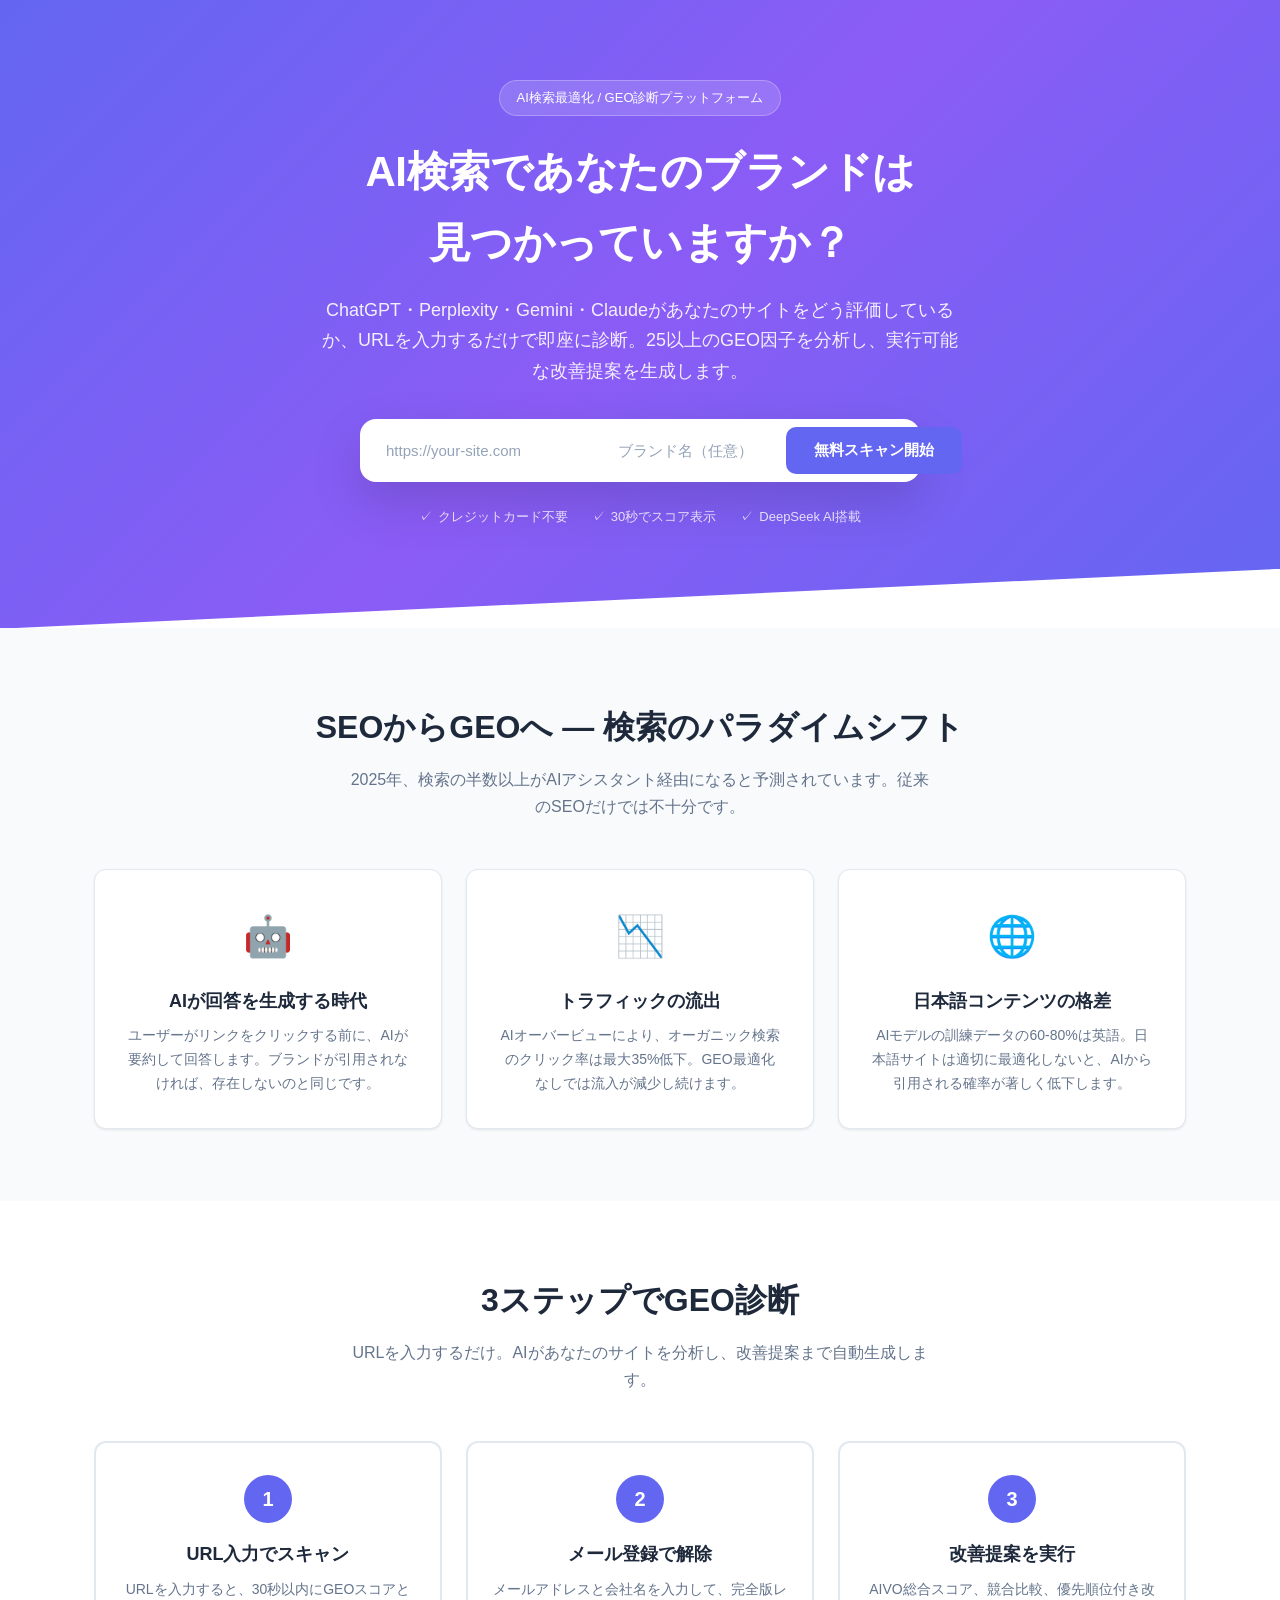
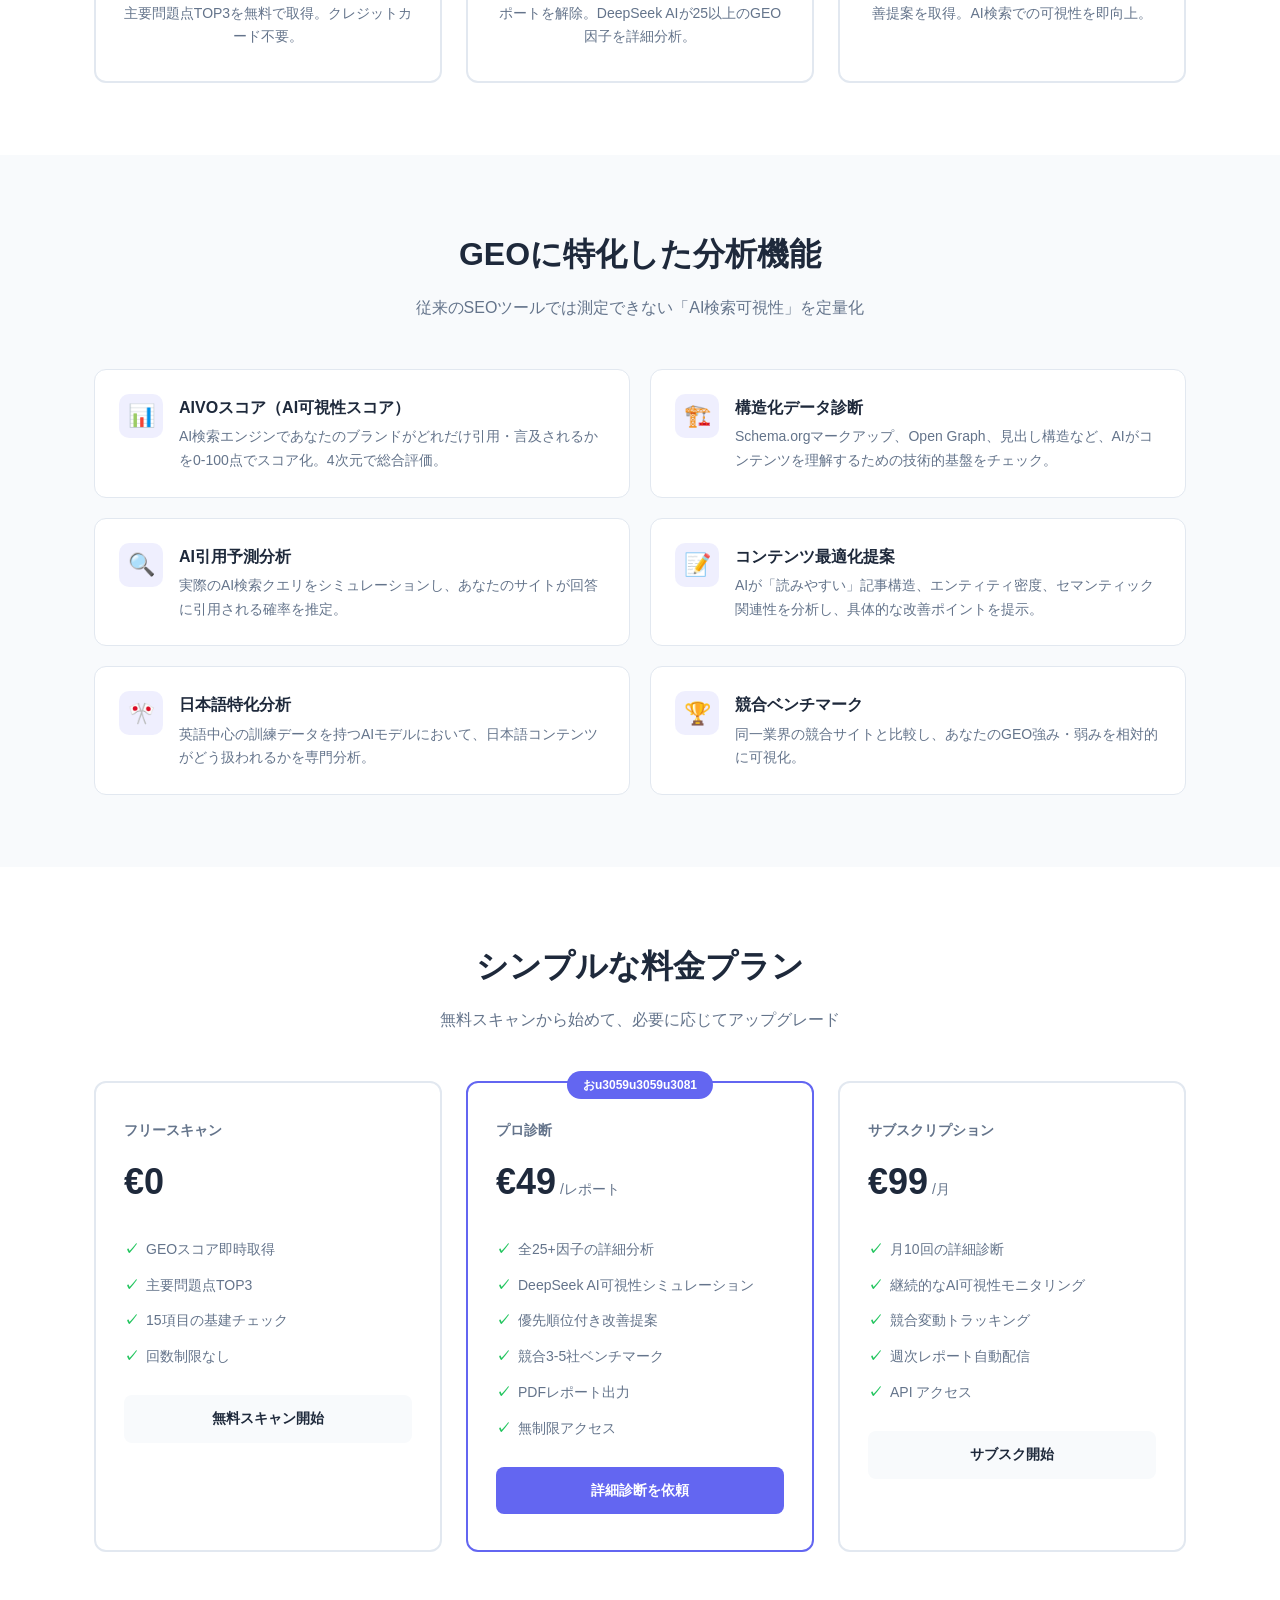
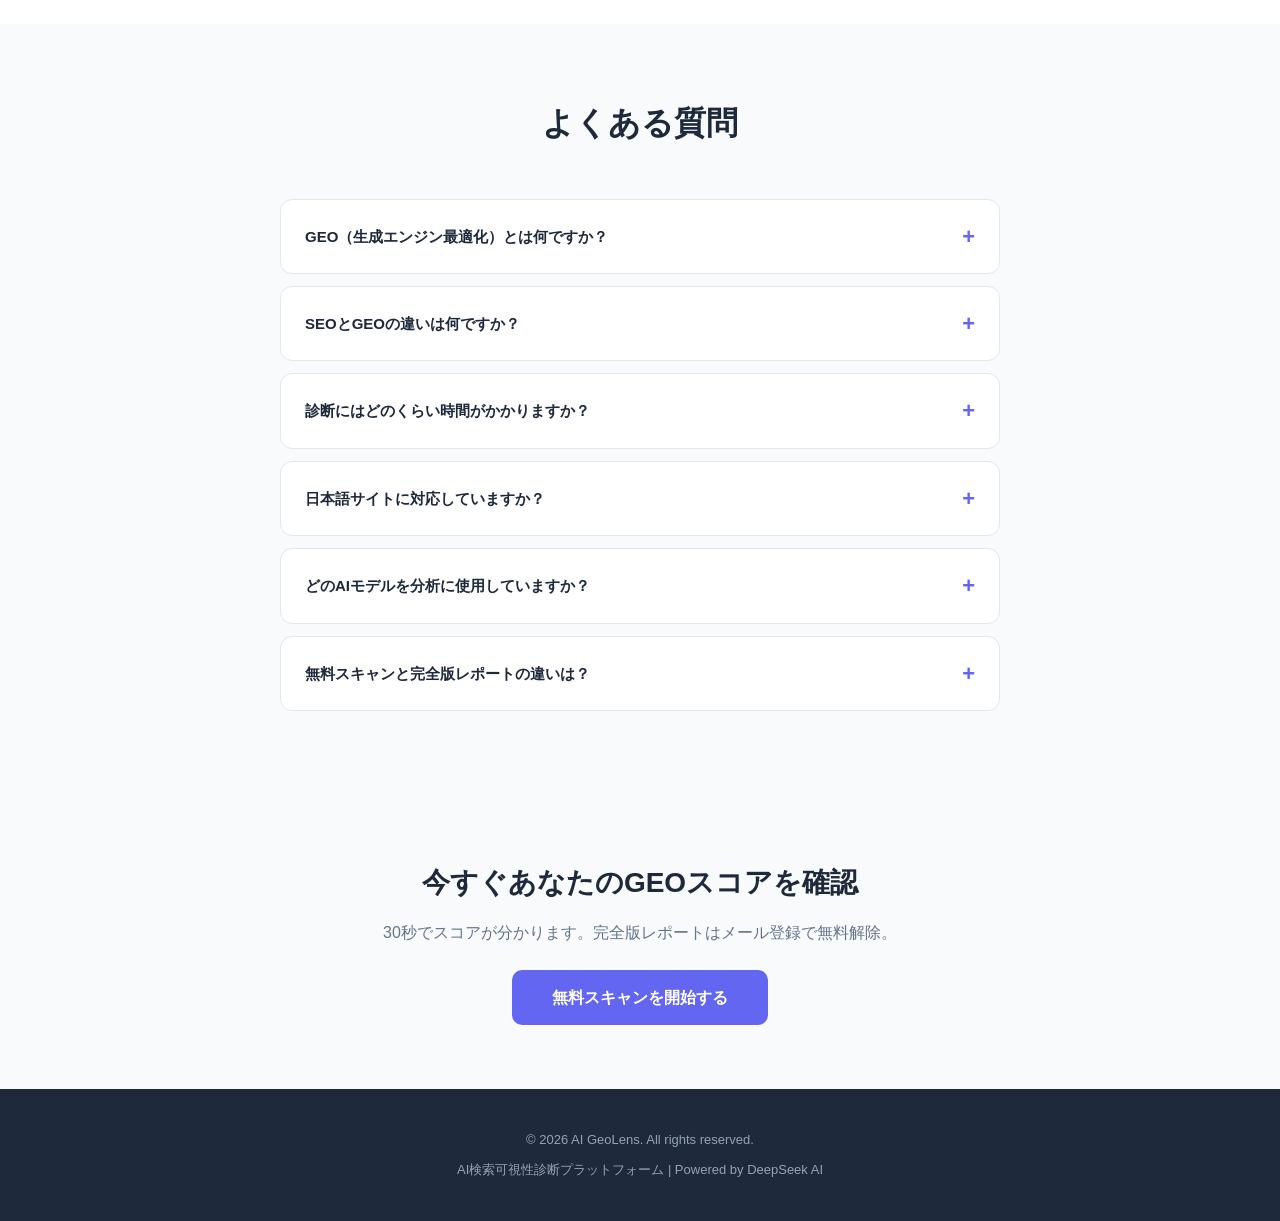
==== frontend/index.html @ e03f789d "AI GeoLens MVP - GEO diagnostic SaaS with two-step lead capture funnel - Japanese landing page with " ====
<!DOCTYPE html>
<html lang="ja">
<head>
  <meta charset="UTF-8">
  <meta name="viewport" content="width=device-width, initial-scale=1.0">
  <title>AI GeoLens | GEO診断 - AI検索でのブランド可視性を分析</title>
  <meta name="description" content="AI GeoLensは、ChatGPT・Perplexity・Gemini等のAI検索エンジンにおけるあなたのブランドの可視性を診断し、最適化提案を生成します。無料でURLを入力するだけで、GEOスコアと改善レポートを即時取得。">
  <meta property="og:title" content="AI GeoLens | GEO診断レポート">
  <meta property="og:description" content="AI検索エンジンでのブランド可視性を診断・最適化">
  <meta property="og:type" content="website">
  <meta property="og:locale" content="ja_JP">
  <link rel="preconnect" href="https://fonts.googleapis.com">
  <link rel="icon" href="data:image/svg+xml,<svg xmlns='http://www.w3.org/2000/svg' viewBox='0 0 100 100'><text y='.9em' font-size='90'>🔍</text></svg>">
  <link rel="stylesheet" href="css/style.css">
</head>
<body>

<!-- ==================== Hero ==================== -->
<header class="hero">
  <div class="container hero-inner">
    <span class="badge">AI検索最適化 / GEO診断プラットフォーム</span>
    <h1>AI検索であなたのブランドは<br>見つかっていますか？</h1>
    <p class="sub">ChatGPT・Perplexity・Gemini・Claudeがあなたのサイトをどう評価しているか、URLを入力するだけで即座に診断。25以上のGEO因子を分析し、実行可能な改善提案を生成します。</p>

    <form class="url-form-wrap" id="url-form">
      <input type="text" id="url-input" placeholder="https://your-site.com" autocomplete="url">
      <input type="text" id="brand-input" placeholder="ブランド名（任意）" style="max-width:180px;">
      <button type="submit">無料スキャン開始</button>
    </form>

    <div class="hero-trust">
      <span>クレジットカード不要</span>
      <span>30秒でスコア表示</span>
      <span>DeepSeek AI搭載</span>
    </div>
  </div>
</header>

<!-- ==================== Problem ==================== -->
<section class="problem" id="problem">
  <div class="container">
    <div class="section-title">
      <h2>SEOからGEOへ — 検索のパラダイムシフト</h2>
      <p>2025年、検索の半数以上がAIアシスタント経由になると予測されています。従来のSEOだけでは不十分です。</p>
    </div>
    <div class="problem-grid">
      <div class="problem-card">
        <div class="icon">🤖</div>
        <h3>AIが回答を生成する時代</h3>
        <p>ユーザーがリンクをクリックする前に、AIが要約して回答します。ブランドが引用されなければ、存在しないのと同じです。</p>
      </div>
      <div class="problem-card">
        <div class="icon">📉</div>
        <h3>トラフィックの流出</h3>
        <p>AIオーバービューにより、オーガニック検索のクリック率は最大35%低下。GEO最適化なしでは流入が減少し続けます。</p>
      </div>
      <div class="problem-card">
        <div class="icon">🌐</div>
        <h3>日本語コンテンツの格差</h3>
        <p>AIモデルの訓練データの60-80%は英語。日本語サイトは適切に最適化しないと、AIから引用される確率が著しく低下します。</p>
      </div>
    </div>
  </div>
</section>

<!-- ==================== How It Works ==================== -->
<section id="how">
  <div class="container">
    <div class="section-title">
      <h2>3ステップでGEO診断</h2>
      <p>URLを入力するだけ。AIがあなたのサイトを分析し、改善提案まで自動生成します。</p>
    </div>
    <div class="steps-grid">
      <div class="step-card">
        <div class="num">1</div>
        <h3>URL入力でスキャン</h3>
        <p>URLを入力すると、30秒以内にGEOスコアと主要問題点TOP3を無料で取得。クレジットカード不要。</p>
      </div>
      <div class="step-card">
        <div class="num">2</div>
        <h3>メール登録で解除</h3>
        <p>メールアドレスと会社名を入力して、完全版レポートを解除。DeepSeek AIが25以上のGEO因子を詳細分析。</p>
      </div>
      <div class="step-card">
        <div class="num">3</div>
        <h3>改善提案を実行</h3>
        <p>AIVO総合スコア、競合比較、優先順位付き改善提案を取得。AI検索での可視性を即向上。</p>
      </div>
    </div>
  </div>
</section>

<!-- ==================== Features ==================== -->
<section class="features" id="features">
  <div class="container">
    <div class="section-title">
      <h2>GEOに特化した分析機能</h2>
      <p>従来のSEOツールでは測定できない「AI検索可視性」を定量化</p>
    </div>
    <div class="features-grid">
      <div class="feature-item">
        <div class="icon">📊</div>
        <div>
          <h3>AIVOスコア（AI可視性スコア）</h3>
          <p>AI検索エンジンであなたのブランドがどれだけ引用・言及されるかを0-100点でスコア化。4次元で総合評価。</p>
        </div>
      </div>
      <div class="feature-item">
        <div class="icon">🏗️</div>
        <div>
          <h3>構造化データ診断</h3>
          <p>Schema.orgマークアップ、Open Graph、見出し構造など、AIがコンテンツを理解するための技術的基盤をチェック。</p>
        </div>
      </div>
      <div class="feature-item">
        <div class="icon">🔍</div>
        <div>
          <h3>AI引用予測分析</h3>
          <p>実際のAI検索クエリをシミュレーションし、あなたのサイトが回答に引用される確率を推定。</p>
        </div>
      </div>
      <div class="feature-item">
        <div class="icon">📝</div>
        <div>
          <h3>コンテンツ最適化提案</h3>
          <p>AIが「読みやすい」記事構造、エンティティ密度、セマンティック関連性を分析し、具体的な改善ポイントを提示。</p>
        </div>
      </div>
      <div class="feature-item">
        <div class="icon">🎌</div>
        <div>
          <h3>日本語特化分析</h3>
          <p>英語中心の訓練データを持つAIモデルにおいて、日本語コンテンツがどう扱われるかを専門分析。</p>
        </div>
      </div>
      <div class="feature-item">
        <div class="icon">🏆</div>
        <div>
          <h3>競合ベンチマーク</h3>
          <p>同一業界の競合サイトと比較し、あなたのGEO強み・弱みを相対的に可視化。</p>
        </div>
      </div>
    </div>
  </div>
</section>

<!-- ==================== Pricing ==================== -->
<section id="pricing">
  <div class="container">
    <div class="section-title">
      <h2>シンプルな料金プラン</h2>
      <p>無料スキャンから始めて、必要に応じてアップグレード</p>
    </div>
    <div class="pricing-grid">
      <div class="price-card">
        <div class="plan">フリースキャン</div>
        <div class="price">€0</div>
        <ul>
          <li>GEOスコア即時取得</li>
          <li>主要問題点TOP3</li>
          <li>15項目の基建チェック</li>
          <li>回数制限なし</li>
        </ul>
        <a href="#url-form" class="btn">無料スキャン開始</a>
      </div>
      <div class="price-card featured">
        <div class="plan">プロ診断</div>
        <div class="price">€49<small> /レポート</small></div>
        <ul>
          <li>全25+因子の詳細分析</li>
          <li>DeepSeek AI可視性シミュレーション</li>
          <li>優先順位付き改善提案</li>
          <li>競合3-5社ベンチマーク</li>
          <li>PDFレポート出力</li>
          <li>無制限アクセス</li>
        </ul>
        <a href="#url-form" class="btn">詳細診断を依頼</a>
      </div>
      <div class="price-card">
        <div class="plan">サブスクリプション</div>
        <div class="price">€99<small> /月</small></div>
        <ul>
          <li>月10回の詳細診断</li>
          <li>継続的なAI可視性モニタリング</li>
          <li>競合変動トラッキング</li>
          <li>週次レポート自動配信</li>
          <li>API アクセス</li>
        </ul>
        <a href="#url-form" class="btn">サブスク開始</a>
      </div>
    </div>
  </div>
</section>

<!-- ==================== FAQ ==================== -->
<section class="faq" id="faq">
  <div class="container">
    <div class="section-title">
      <h2>よくある質問</h2>
    </div>
    <div class="faq-list">
      <details class="faq-item">
        <summary>GEO（生成エンジン最適化）とは何ですか？</summary>
        <div class="answer">GEO（Generative Engine Optimization）は、ChatGPT、Perplexity、Google Gemini、ClaudeなどのAI検索エンジンにおいて、あなたのブランドやコンテンツが回答として引用・言及される確率を高めるための最適化手法です。従来のSEOがGoogleの検索結果での順位を狙うのに対し、GEOはAIが生成する回答に組み込まれることを狙います。</div>
      </details>
      <details class="faq-item">
        <summary>SEOとGEOの違いは何ですか？</summary>
        <div class="answer">SEOは主に検索結果の順位（クリック率）を最適化しますが、GEOはAIが回答を生成する際にあなたのコンテンツを情報源として引用させることを最適化します。AI検索ではリンクをクリックせずに回答が表示されるため、従来のSEO指標（順位・CTR）だけでは測れない可視性があります。GEOは構造化データ、エンティティ明確化、コンテンツの引用しやすさなどに焦点を当てます。</div>
      </details>
      <details class="faq-item">
        <summary>診断にはどのくらい時間がかかりますか？</summary>
        <div class="answer">通常30秒〜2分で完了します。サイトのサイズやコンテンツ量によって変動しますが、AI分析エンジンが並列処理で高速に診断を実行します。結果はブラウザ上に即座に表示され、JSON形式でダウンロードも可能です。</div>
      </details>
      <details class="faq-item">
        <summary>日本語サイトに対応していますか？</summary>
        <div class="answer">はい。AI GeoLensは日本語コンテンツに特化した分析を提供します。AIモデルの訓練データが英語に偏っているため、日本語サイトはGEO最適化が特に重要です。当社の分析エンジンは日本語の構造化データ、見出し構造、エンティティ認識を専門的に評価します。</div>
      </details>
      <details class="faq-item">
        <summary>どのAIモデルを分析に使用していますか？</summary>
        <div class="answer">現在、DeepSeek AIをメインの分析エンジンとして使用しています。今後、ChatGPT（GPT-4o）、Gemini、Perplexity、Claudeなど複数のAIモデルを統合し、クロスモデルでの可視性分析を提供予定です。これにより、どのAI検索エンジンでも一貫して引用される状態を目指せます。</div>
      </details>
      <details class="faq-item">
        <summary>無料スキャンと完全版レポートの違いは？</summary>
        <div class="answer">無料スキャンでは、GEOスコア、15項目の基建チェック結果、主要問題点TOP3を即時提供します。メール登録（無料）で完全版レポートを解除すると、DeepSeek AIによる5次元AI可視性分析、競合3-5社のGEO強度比較、AIVO総合スコア、優先順位付き改善提案など25以上の因子の詳細分析が含まれます。€49のプロ診断では、さらにPDF出力と無制限アクセスが追加されます。</div>
      </details>
    </div>
  </div>
</section>

<!-- ==================== CTA ==================== -->
<section class="cta" id="cta">
  <div class="container">
    <h2>今すぐあなたのGEOスコアを確認</h2>
    <p>30秒でスコアが分かります。完全版レポートはメール登録で無料解除。</p>
    <a href="#url-form" class="btn-cta">無料スキャンを開始する</a>
  </div>
</section>

<!-- ==================== Footer ==================== -->
<footer>
  <div class="container">
    <p>&copy; 2026 AI GeoLens. All rights reserved.</p>
    <p style="margin-top:8px;">AI検索可視性診断プラットフォーム | Powered by DeepSeek AI</p>
  </div>
</footer>

<!-- ==================== Loading Overlay ==================== -->
<div class="loading-overlay" id="loading-overlay">
  <div class="loading-box">
    <div class="loading-spinner"></div>
    <h3>診断中...</h3>
    <p>AIエンジンがあなたのサイトを分析しています</p>
    <div class="loading-steps">
      <div>サイトコンテンツを取得中</div>
      <div>構造化データをチェック中</div>
      <div>AI可視性をシミュレーション中</div>
      <div>改善提案を生成中</div>
    </div>
  </div>
</div>

<!-- ==================== Report Section ==================== -->
<section class="report-section" id="report-section"></section>

<script src="js/app.js"></script>
</body>
</html>
---- frontend/css/style.css ----
:root {
  --primary: #6366f1;
  --primary-dark: #4f46e5;
  --primary-light: #818cf8;
  --accent: #f59e0b;
  --bg: #ffffff;
  --bg-soft: #f8fafc;
  --bg-card: #ffffff;
  --text: #1e293b;
  --text-soft: #64748b;
  --text-light: #94a3b8;
  --border: #e2e8f0;
  --success: #22c55e;
  --warning: #f59e0b;
  --danger: #ef4444;
  --radius: 12px;
  --shadow: 0 1px 3px rgba(0,0,0,0.06), 0 1px 2px rgba(0,0,0,0.04);
  --shadow-lg: 0 10px 30px rgba(0,0,0,0.08), 0 3px 10px rgba(0,0,0,0.04);
  --max-width: 1140px;
}

* { margin: 0; padding: 0; box-sizing: border-box; }

body {
  font-family: -apple-system, "Helvetica Neue", "Hiragino Kaku Gothic ProN", "Hiragino Sans", Meiryo, sans-serif;
  color: var(--text);
  background: var(--bg);
  line-height: 1.7;
  font-size: 16px;
  -webkit-font-smoothing: antialiased;
}

.container { max-width: var(--max-width); margin: 0 auto; padding: 0 24px; }

/* === Hero === */
.hero {
  background: linear-gradient(135deg, #6366f1 0%, #8b5cf6 50%, #6366f1 100%);
  color: #fff;
  padding: 80px 0 100px;
  position: relative;
  overflow: hidden;
}
.hero::after {
  content: "";
  position: absolute;
  bottom: -1px; left: 0; right: 0;
  height: 60px;
  background: var(--bg);
  clip-path: polygon(0 100%, 100% 100%, 100% 0, 0 60px);
}
.hero-inner { text-align: center; position: relative; z-index: 1; }
.hero .badge {
  display: inline-block;
  background: rgba(255,255,255,0.15);
  border: 1px solid rgba(255,255,255,0.25);
  padding: 6px 16px;
  border-radius: 100px;
  font-size: 13px;
  margin-bottom: 20px;
  backdrop-filter: blur(8px);
}
.hero h1 { font-size: 42px; font-weight: 800; margin-bottom: 16px; letter-spacing: -0.5px; }
.hero .sub { font-size: 18px; opacity: 0.9; max-width: 640px; margin: 0 auto 32px; }

/* === URL Input Form === */
.url-form-wrap {
  max-width: 560px;
  margin: 0 auto;
  background: #fff;
  border-radius: 16px;
  padding: 8px;
  display: flex;
  gap: 6px;
  box-shadow: 0 20px 50px rgba(0,0,0,0.15);
}
.url-form-wrap input {
  flex: 1;
  border: none;
  outline: none;
  padding: 14px 18px;
  font-size: 15px;
  border-radius: 10px;
  color: var(--text);
}
.url-form-wrap input::placeholder { color: var(--text-light); }
.url-form-wrap button {
  background: var(--primary);
  color: #fff;
  border: none;
  padding: 14px 28px;
  border-radius: 10px;
  font-size: 15px;
  font-weight: 600;
  cursor: pointer;
  transition: background 0.2s;
  white-space: nowrap;
}
.url-form-wrap button:hover { background: var(--primary-dark); }
.url-form-wrap button:disabled { background: var(--text-light); cursor: not-allowed; }

.hero-trust { margin-top: 24px; font-size: 13px; opacity: 0.8; display: flex; justify-content: center; gap: 24px; flex-wrap: wrap; }
.hero-trust span::before { content: "\2713"; margin-right: 6px; }

/* === Sections === */
section { padding: 72px 0; }
.section-title { text-align: center; margin-bottom: 48px; }
.section-title h2 { font-size: 32px; font-weight: 700; margin-bottom: 12px; }
.section-title p { color: var(--text-soft); font-size: 16px; max-width: 580px; margin: 0 auto; }

/* === Problem === */
.problem { background: var(--bg-soft); }
.problem-grid { display: grid; grid-template-columns: repeat(3, 1fr); gap: 24px; }
.problem-card {
  background: var(--bg-card);
  border-radius: var(--radius);
  padding: 32px;
  box-shadow: var(--shadow);
  text-align: center;
  border: 1px solid var(--border);
}
.problem-card .icon { font-size: 40px; margin-bottom: 16px; }
.problem-card h3 { font-size: 18px; margin-bottom: 8px; }
.problem-card p { color: var(--text-soft); font-size: 14px; }

/* === Steps === */
.steps-grid { display: grid; grid-template-columns: repeat(3, 1fr); gap: 24px; }
.step-card {
  text-align: center;
  padding: 32px 24px;
  border-radius: var(--radius);
  background: var(--bg-card);
  border: 2px solid var(--border);
  transition: border-color 0.2s;
}
.step-card:hover { border-color: var(--primary-light); }
.step-card .num {
  width: 48px; height: 48px;
  background: var(--primary);
  color: #fff;
  border-radius: 50%;
  display: flex; align-items: center; justify-content: center;
  font-size: 20px; font-weight: 700;
  margin: 0 auto 16px;
}
.step-card h3 { font-size: 18px; margin-bottom: 8px; }
.step-card p { color: var(--text-soft); font-size: 14px; }

/* === Features === */
.features { background: var(--bg-soft); }
.features-grid { display: grid; grid-template-columns: repeat(2, 1fr); gap: 20px; }
.feature-item {
  display: flex;
  gap: 16px;
  padding: 24px;
  background: var(--bg-card);
  border-radius: var(--radius);
  border: 1px solid var(--border);
}
.feature-item .icon {
  flex-shrink: 0;
  width: 44px; height: 44px;
  background: rgba(99,102,241,0.1);
  color: var(--primary);
  border-radius: 10px;
  display: flex; align-items: center; justify-content: center;
  font-size: 22px;
}
.feature-item h3 { font-size: 16px; margin-bottom: 4px; }
.feature-item p { color: var(--text-soft); font-size: 14px; }

/* === Pricing === */
.pricing-grid { display: grid; grid-template-columns: repeat(3, 1fr); gap: 24px; }
.price-card {
  background: var(--bg-card);
  border-radius: var(--radius);
  padding: 36px 28px;
  border: 2px solid var(--border);
  position: relative;
  transition: transform 0.2s;
}
.price-card:hover { transform: translateY(-4px); }
.price-card.featured { border-color: var(--primary); }
.price-card.featured::before {
  content: "\304a\u3059\u3059\u3081";
  position: absolute;
  top: -12px; left: 50%; transform: translateX(-50%);
  background: var(--primary);
  color: #fff;
  padding: 4px 16px;
  border-radius: 100px;
  font-size: 12px;
  font-weight: 600;
}
.price-card .plan { font-size: 14px; color: var(--text-soft); font-weight: 600; }
.price-card .price { font-size: 36px; font-weight: 800; margin: 8px 0; }
.price-card .price small { font-size: 14px; font-weight: 400; color: var(--text-soft); }
.price-card ul { list-style: none; margin: 20px 0; }
.price-card ul li { padding: 6px 0; font-size: 14px; color: var(--text-soft); }
.price-card ul li::before { content: "\2713"; color: var(--success); margin-right: 8px; font-weight: 700; }
.price-card .btn {
  display: block; text-align: center;
  background: var(--bg-soft);
  color: var(--text);
  padding: 12px;
  border-radius: 8px;
  text-decoration: none;
  font-weight: 600;
  font-size: 14px;
  transition: background 0.2s;
}
.price-card .btn:hover { background: var(--border); }
.price-card.featured .btn { background: var(--primary); color: #fff; }
.price-card.featured .btn:hover { background: var(--primary-dark); }

/* === FAQ === */
.faq { background: var(--bg-soft); }
.faq-list { max-width: 720px; margin: 0 auto; }
.faq-item {
  background: var(--bg-card);
  border-radius: var(--radius);
  margin-bottom: 12px;
  overflow: hidden;
  border: 1px solid var(--border);
}
.faq-item summary {
  padding: 18px 24px;
  cursor: pointer;
  font-weight: 600;
  font-size: 15px;
  list-style: none;
  display: flex;
  justify-content: space-between;
  align-items: center;
}
.faq-item summary::after { content: "+"; font-size: 22px; color: var(--primary); }
.faq-item[open] summary::after { content: "\2212"; }
.faq-item .answer { padding: 0 24px 18px; color: var(--text-soft); font-size: 14px; }

/* === CTA === */
.cta { text-align: center; padding: 64px 0; background: var(--bg-soft); }
.cta h2 { font-size: 28px; margin-bottom: 12px; }
.cta p { color: var(--text-soft); margin-bottom: 24px; }
.cta .btn-cta {
  display: inline-block;
  background: var(--primary);
  color: #fff;
  padding: 14px 40px;
  border-radius: 10px;
  text-decoration: none;
  font-weight: 600;
  font-size: 16px;
  transition: background 0.2s;
}
.cta .btn-cta:hover { background: var(--primary-dark); }

/* === Footer === */
footer { background: #1e293b; color: #94a3b8; padding: 40px 0; text-align: center; font-size: 13px; }
footer a { color: var(--primary-light); text-decoration: none; }

/* === Loading Overlay === */
.loading-overlay {
  position: fixed;
  inset: 0;
  background: rgba(0,0,0,0.6);
  display: none;
  align-items: center;
  justify-content: center;
  z-index: 9999;
  backdrop-filter: blur(4px);
}
.loading-overlay.active { display: flex; }
.loading-box {
  background: #fff;
  border-radius: 16px;
  padding: 48px 56px;
  text-align: center;
  max-width: 420px;
}
.loading-spinner {
  width: 48px; height: 48px;
  border: 4px solid var(--border);
  border-top-color: var(--primary);
  border-radius: 50%;
  animation: spin 0.8s linear infinite;
  margin: 0 auto 20px;
}
@keyframes spin { to { transform: rotate(360deg); } }
.loading-box h3 { font-size: 18px; margin-bottom: 8px; }
.loading-box p { color: var(--text-soft); font-size: 14px; }
.loading-steps { text-align: left; margin-top: 16px; }
.loading-steps div { padding: 4px 0; font-size: 13px; color: var(--text-soft); }
.loading-steps div.done { color: var(--success); }
.loading-steps div.active { color: var(--primary); font-weight: 600; }

/* === Report Section === */
.report-section { display: none; padding: 48px 0; }
.report-section.active { display: block; }

/* --- Scan Result Card (Step 1) --- */
.scan-result-card {
  background: var(--bg-card);
  border-radius: 16px;
  padding: 40px;
  box-shadow: var(--shadow-lg);
  max-width: 720px;
  margin: 0 auto;
}
.scan-header { display: flex; align-items: center; gap: 24px; margin-bottom: 28px; }
.scan-header .score-circle { margin: 0; width: 100px; height: 100px; font-size: 36px; border-width: 5px; flex-shrink: 0; }
.scan-header-info { flex: 1; }
.scan-url { font-size: 14px; color: var(--text-soft); margin-bottom: 4px; word-break: break-all; }
.scan-summary { font-size: 13px; color: var(--text-soft); margin-top: 6px; line-height: 1.6; }

.issues-section { margin-bottom: 28px; }
.issues-section h3 { font-size: 16px; margin-bottom: 12px; }
.issue-item {
  display: flex; align-items: flex-start; gap: 10px;
  padding: 12px 16px;
  border-radius: 10px;
  background: #fef3cd;
  margin-bottom: 8px;
  border-left: 4px solid var(--warning);
}
.issue-icon { flex-shrink: 0; font-size: 18px; }
.issue-name { font-weight: 600; font-size: 14px; }
.issue-msg { font-size: 13px; color: var(--text-soft); }
.no-issues { padding: 16px; background: var(--bg-soft); border-radius: 10px; color: var(--text-soft); font-size: 14px; text-align: center; }

/* --- Locked Preview --- */
.locked-preview {
  background: linear-gradient(135deg, #f1f5f9 0%, #e2e8f0 100%);
  border-radius: 12px;
  padding: 24px;
  margin-bottom: 28px;
  border: 1px dashed var(--text-light);
}
.locked-header { display: flex; justify-content: space-between; align-items: center; margin-bottom: 12px; }
.locked-header h3 { font-size: 15px; }
.locked-tag {
  background: var(--primary);
  color: #fff;
  padding: 3px 10px;
  border-radius: 100px;
  font-size: 11px;
  font-weight: 600;
}
.preview-list { display: flex; flex-direction: column; gap: 8px; }
.preview-item { display: flex; align-items: center; gap: 8px; font-size: 14px; color: var(--text-soft); }
.lock-icon { font-size: 16px; }

/* --- Lead Capture Form --- */
.lead-capture-section {
  background: linear-gradient(135deg, #6366f1 0%, #8b5cf6 100%);
  border-radius: 12px;
  padding: 32px;
  text-align: center;
  color: #fff;
}
.lead-capture-section h3 { font-size: 20px; margin-bottom: 8px; }
.lead-desc { font-size: 14px; opacity: 0.9; margin-bottom: 20px; }
.lead-form { max-width: 480px; margin: 0 auto; }
.lead-form .form-row { display: flex; gap: 10px; margin-bottom: 12px; }
.lead-form input {
  flex: 1;
  border: none;
  outline: none;
  padding: 12px 16px;
  font-size: 14px;
  border-radius: 8px;
  color: var(--text);
}
.lead-form input::placeholder { color: var(--text-light); }
.lead-submit {
  width: 100%;
  background: #fff;
  color: var(--primary);
  border: none;
  padding: 14px 24px;
  border-radius: 8px;
  font-size: 16px;
  font-weight: 700;
  cursor: pointer;
  transition: all 0.2s;
}
.lead-submit:hover { transform: translateY(-1px); box-shadow: 0 4px 12px rgba(0,0,0,0.15); }
.lead-note { font-size: 12px; opacity: 0.8; margin-top: 12px; }

/* --- Full Report Card --- */
.report-card {
  background: var(--bg-card);
  border-radius: 16px;
  padding: 40px;
  box-shadow: var(--shadow-lg);
  max-width: 860px;
  margin: 0 auto;
}
.report-header { text-align: center; margin-bottom: 32px; }
.score-circle {
  width: 120px; height: 120px;
  margin: 0 auto 16px;
  border-radius: 50%;
  display: flex; align-items: center; justify-content: center;
  font-size: 42px; font-weight: 800;
  border: 6px solid;
}
.score-circle.excellent { border-color: var(--success); color: var(--success); }
.score-circle.good { border-color: #3b82f6; color: #3b82f6; }
.score-circle.average { border-color: var(--warning); color: var(--warning); }
.score-circle.poor { border-color: var(--danger); color: var(--danger); }
.report-header h2 { font-size: 24px; }
.report-header .url { color: var(--text-soft); font-size: 14px; }
.report-header .level-badge {
  display: inline-block;
  padding: 4px 16px;
  border-radius: 100px;
  font-size: 13px;
  font-weight: 600;
  margin-top: 8px;
}

.section-h3 { font-size: 18px; font-weight: 700; margin: 28px 0 12px; padding-bottom: 8px; border-bottom: 2px solid var(--border); }

.dim-grid { display: grid; grid-template-columns: repeat(2, 1fr); gap: 16px; margin-bottom: 24px; }
.dim-item { padding: 16px; border-radius: 10px; background: var(--bg-soft); border: 1px solid var(--border); }
.dim-item .dim-name { font-size: 13px; color: var(--text-soft); margin-bottom: 4px; text-transform: capitalize; }
.dim-item .dim-score { font-size: 24px; font-weight: 700; }
.dim-item .dim-bar { height: 6px; border-radius: 3px; background: var(--border); margin-top: 8px; overflow: hidden; }
.dim-item .dim-bar-fill { height: 100%; border-radius: 3px; background: var(--primary); transition: width 0.6s; }
.dim-item .dim-comment { font-size: 12px; color: var(--text-soft); margin-top: 6px; }

.query-list { display: flex; flex-wrap: wrap; gap: 8px; margin-bottom: 24px; }
.query-tag { padding: 6px 14px; border-radius: 100px; font-size: 13px; font-weight: 500; }
.query-tag.positive { background: rgba(34,197,94,0.1); color: var(--success); border: 1px solid rgba(34,197,94,0.2); }

.comp-grid { display: grid; grid-template-columns: repeat(auto-fill, minmax(200px, 1fr)); gap: 12px; margin-bottom: 24px; }
.comp-item { padding: 16px; border-radius: 10px; background: var(--bg-soft); border: 1px solid var(--border); }
.comp-name { font-weight: 700; font-size: 15px; }
.comp-score { font-size: 13px; color: var(--primary); font-weight: 600; margin: 4px 0; }
.comp-adv { font-size: 12px; color: var(--text-soft); }

.checks-list { margin-bottom: 24px; }
.check-row { display: flex; align-items: flex-start; gap: 10px; padding: 8px 0; border-bottom: 1px solid var(--border); font-size: 14px; }
.check-row .icon { flex-shrink: 0; width: 20px; text-align: center; }
.check-row.pass .icon { color: var(--success); }
.check-row.fail .icon { color: var(--danger); }
.check-row .name { font-weight: 600; }
.check-row .msg { color: var(--text-soft); font-size: 13px; }

.recs-list { margin-bottom: 24px; }
.rec-item { padding: 16px; border-radius: 10px; background: var(--bg-soft); margin-bottom: 10px; border-left: 4px solid var(--primary); }
.rec-item.high { border-left-color: var(--danger); }
.rec-item.medium { border-left-color: var(--warning); }
.rec-item .rec-cat { font-size: 12px; color: var(--text-soft); }
.rec-item .rec-title { font-weight: 600; font-size: 15px; margin: 2px 0; }
.rec-item .rec-desc { font-size: 13px; color: var(--text-soft); }
.rec-item .rec-meta { font-size: 12px; color: var(--primary); margin-top: 6px; }

.report-actions { text-align: center; margin-top: 32px; }
.report-actions a {
  display: inline-block;
  background: var(--primary);
  color: #fff;
  padding: 12px 32px;
  border-radius: 10px;
  text-decoration: none;
  font-weight: 600;
  margin: 0 8px;
}
.report-actions a.secondary { background: var(--bg-soft); color: var(--text); border: 1px solid var(--border); }

/* === Responsive === */
@media (max-width: 768px) {
  .hero h1 { font-size: 28px; }
  .hero .sub { font-size: 15px; }
  .problem-grid, .steps-grid, .pricing-grid { grid-template-columns: 1fr; }
  .features-grid { grid-template-columns: 1fr; }
  .dim-grid { grid-template-columns: 1fr; }
  .url-form-wrap { flex-direction: column; }
  .section-title h2 { font-size: 24px; }
  .scan-header { flex-direction: column; text-align: center; }
  .lead-form .form-row { flex-direction: column; }
  .scan-result-card, .report-card { padding: 24px; }
}
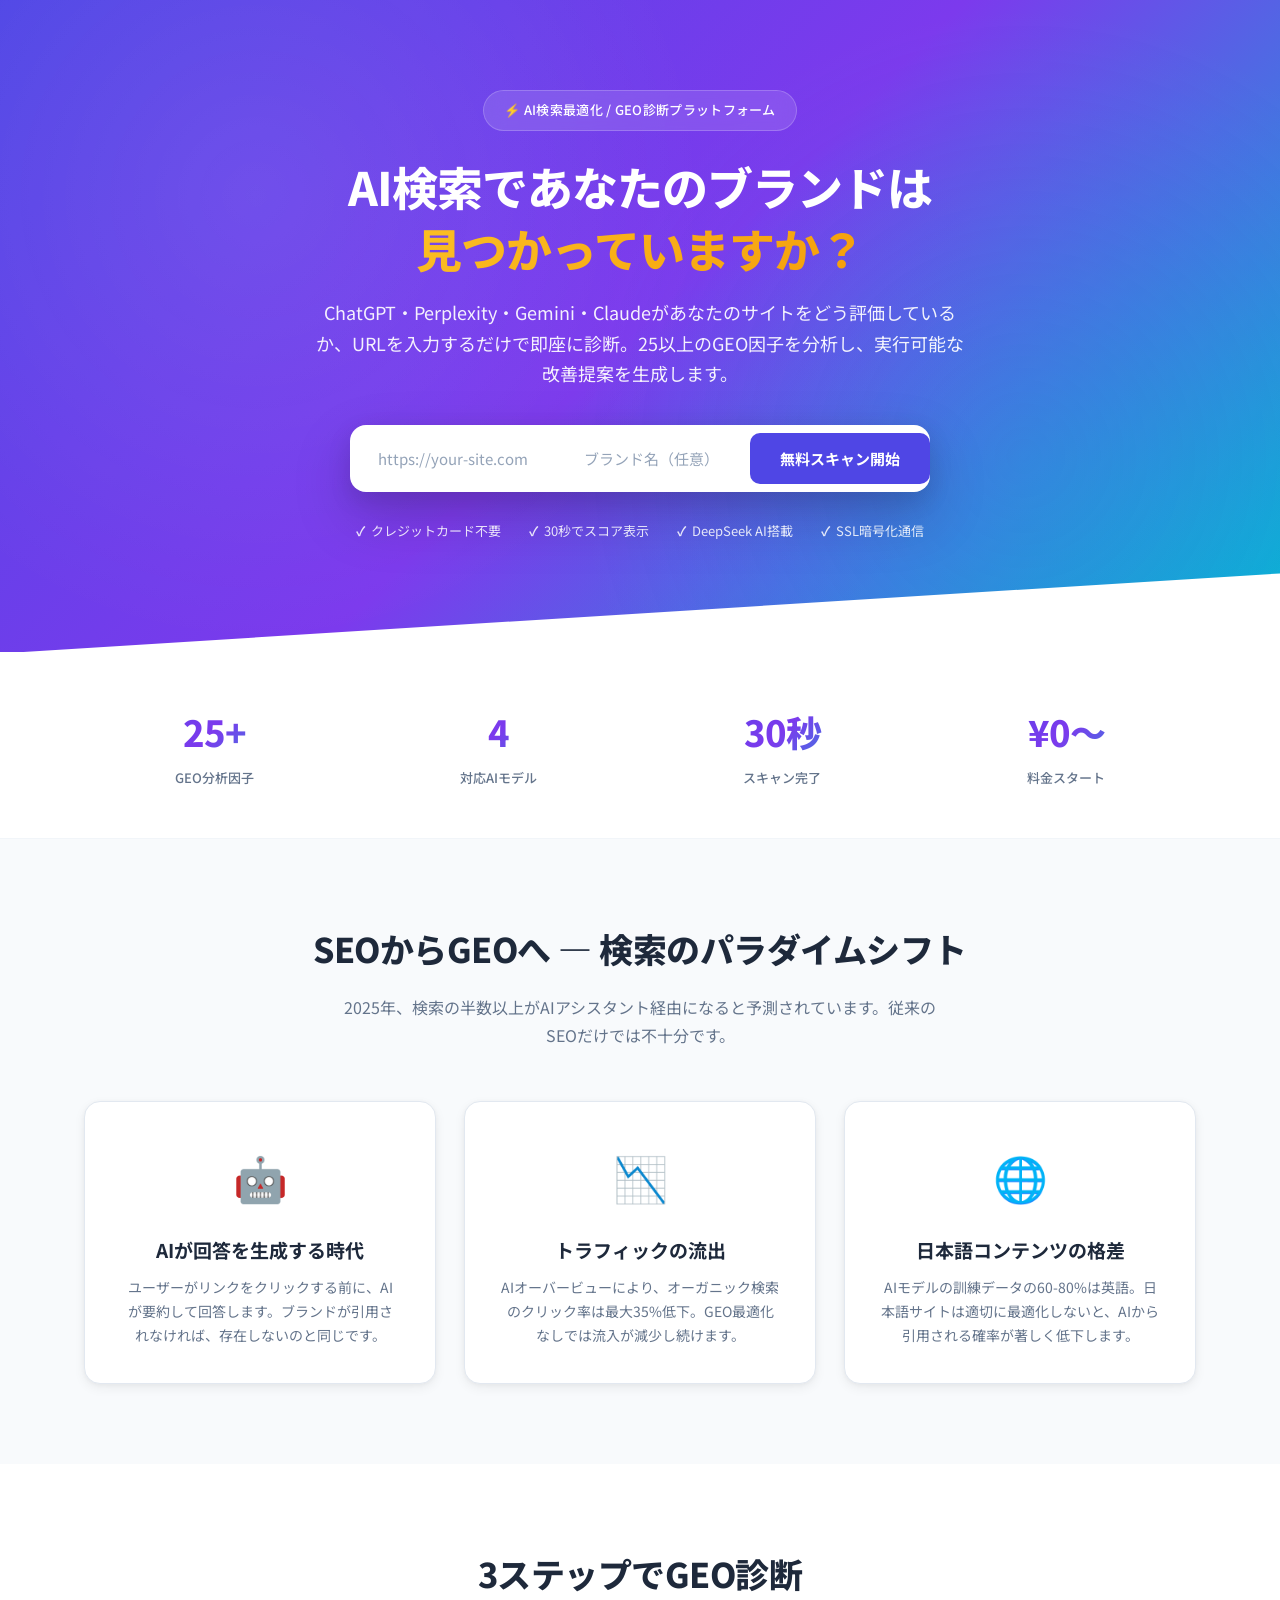
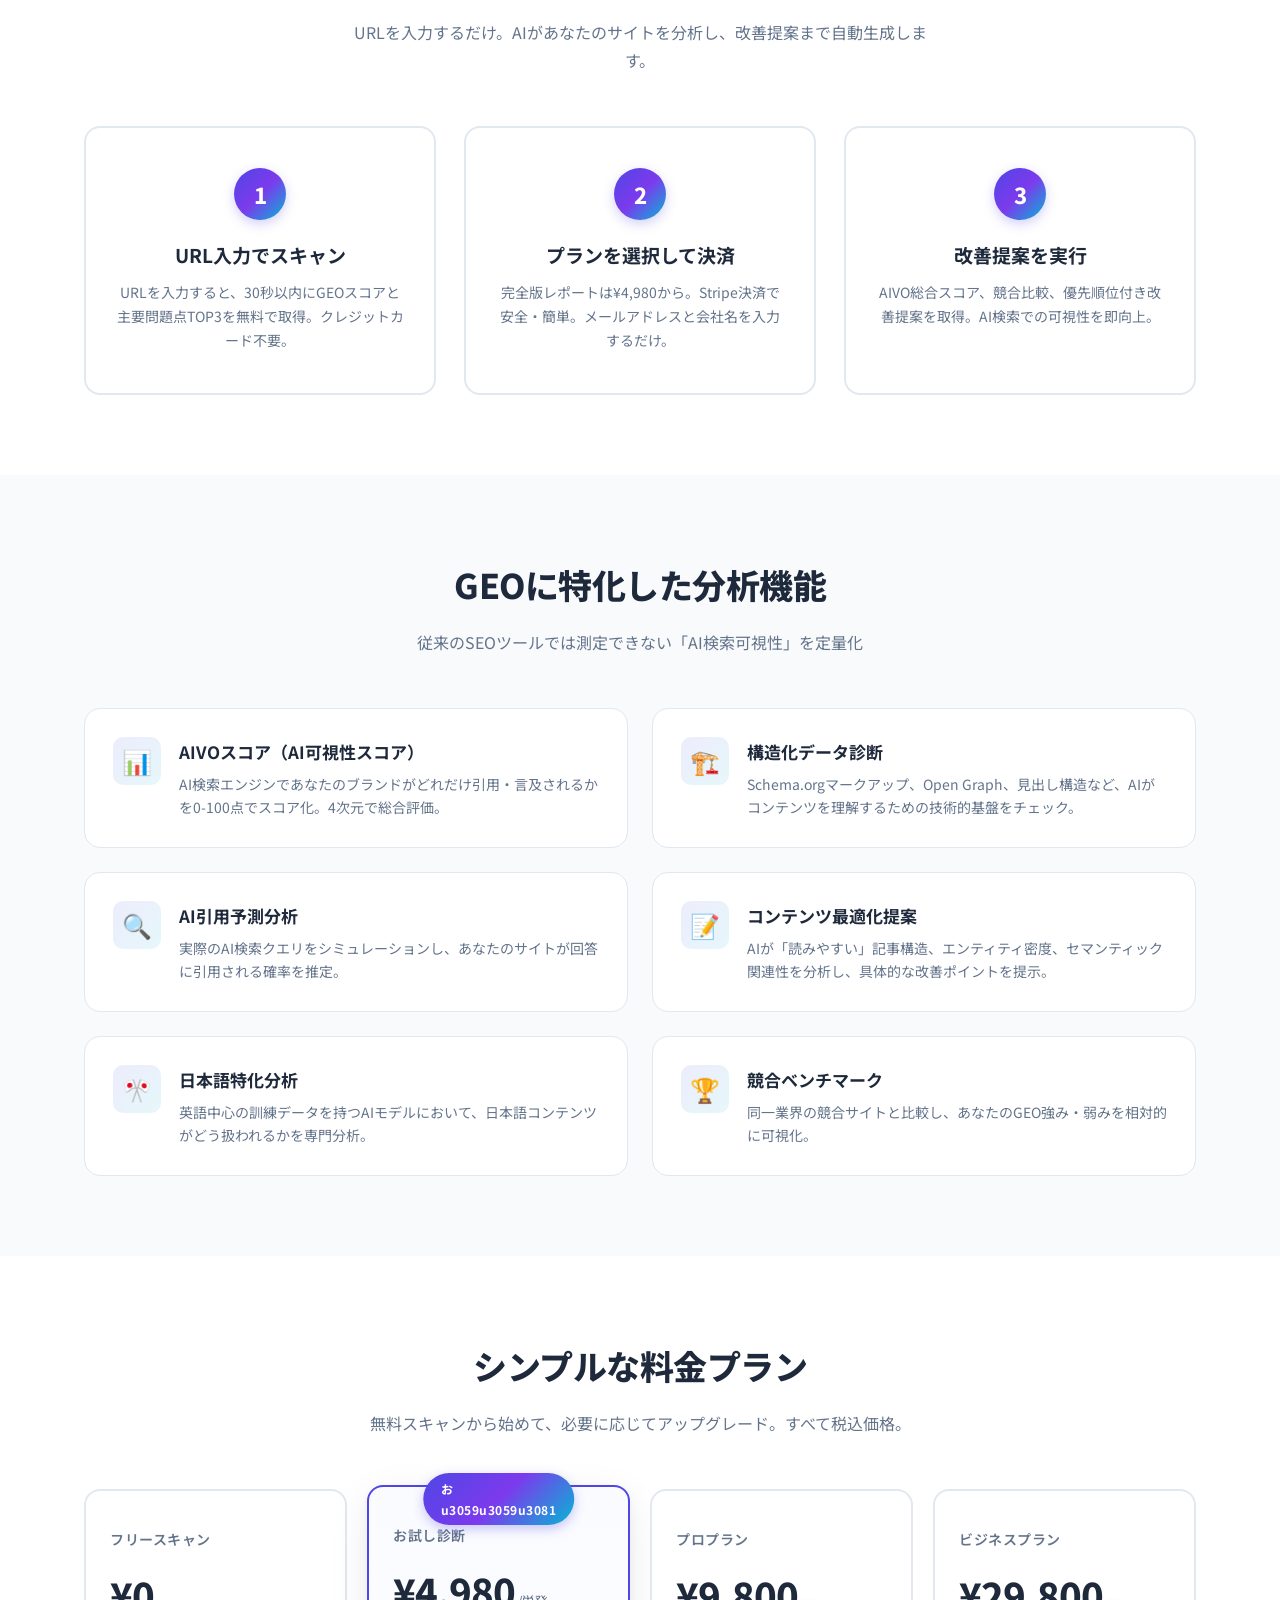
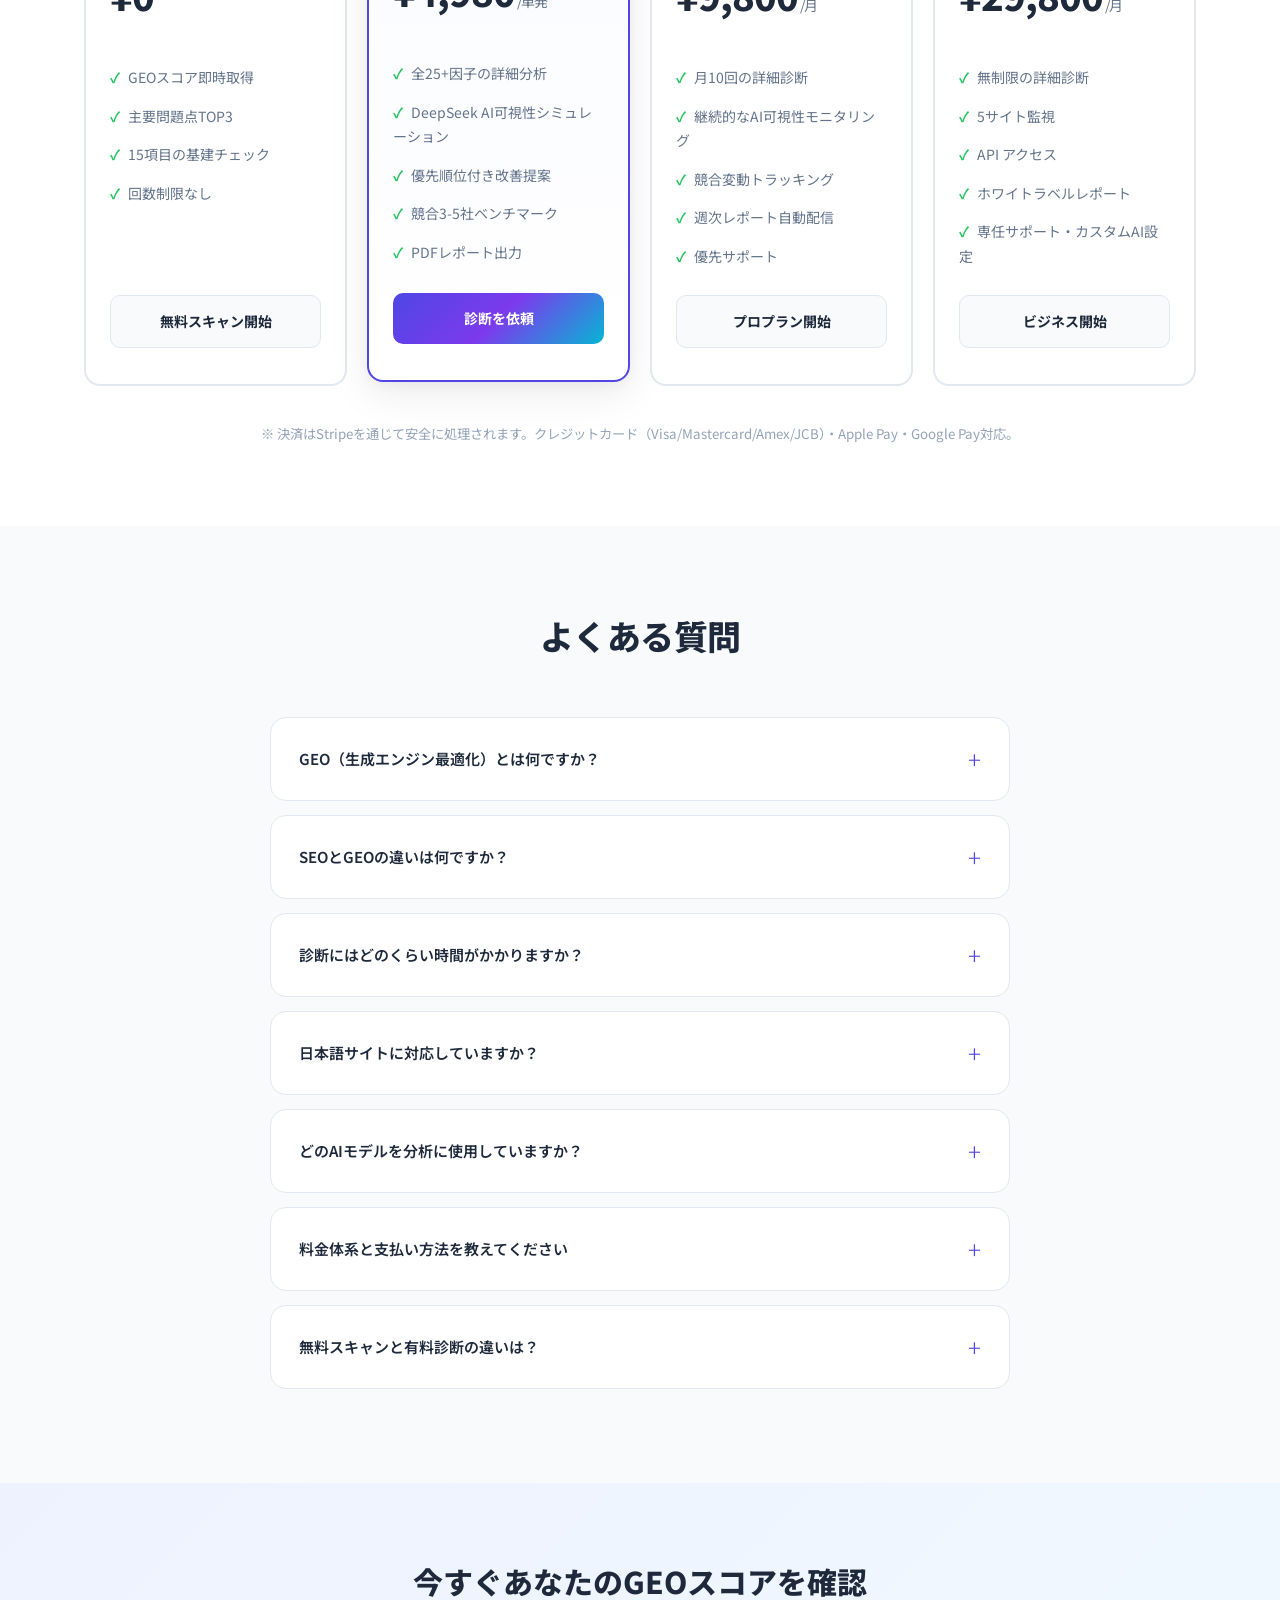
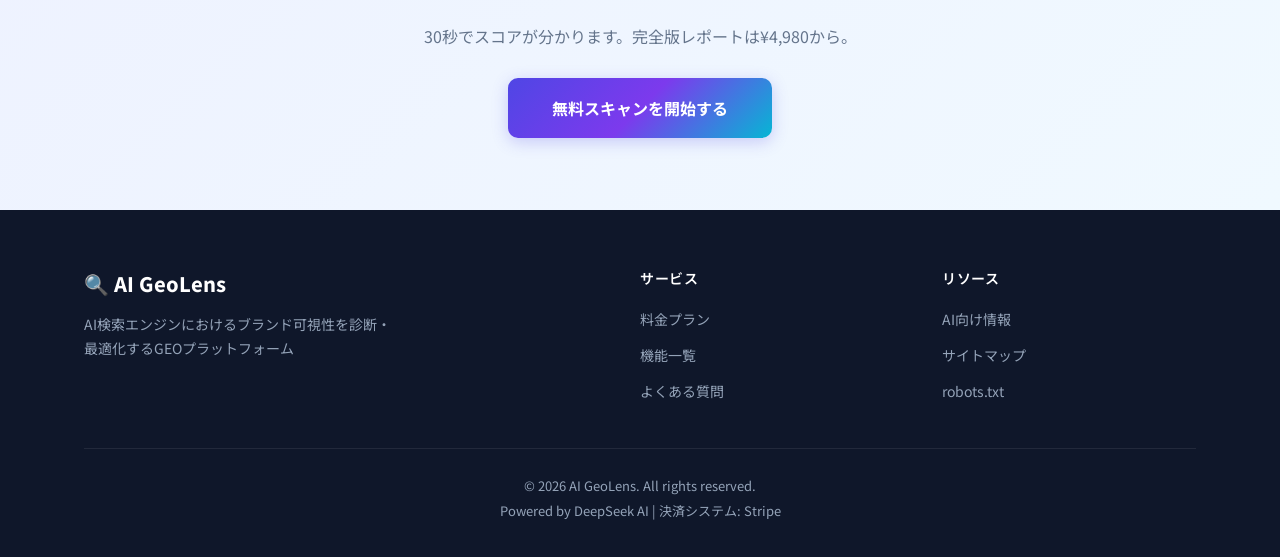
==== commit 51b63974: "feat: JPY pricing, Stripe payment, visual redesign, SEO+GEO optimization - Currency changed from EUR" ====
--- a/frontend/index.html
+++ b/frontend/index.html
@@ -3,23 +3,167 @@
 <head>
   <meta charset="UTF-8">
   <meta name="viewport" content="width=device-width, initial-scale=1.0">
-  <title>AI GeoLens | GEO診断 - AI検索でのブランド可視性を分析</title>
-  <meta name="description" content="AI GeoLensは、ChatGPT・Perplexity・Gemini等のAI検索エンジンにおけるあなたのブランドの可視性を診断し、最適化提案を生成します。無料でURLを入力するだけで、GEOスコアと改善レポートを即時取得。">
-  <meta property="og:title" content="AI GeoLens | GEO診断レポート">
-  <meta property="og:description" content="AI検索エンジンでのブランド可視性を診断・最適化">
+
+  <!-- ==================== SEO Meta ==================== -->
+  <title>AI GeoLens | GEO診断・AI検索可視性最適化プラットフォーム</title>
+  <meta name="description" content="AI GeoLensは、ChatGPT・Perplexity・Gemini・Claude等のAI検索エンジンにおけるブランド可視性を診断し、25以上のGEO因子を分析。実行可能な改善提案を即時生成します。無料スキャン開始。">
+  <meta name="keywords" content="GEO,生成エンジン最適化,AI検索最適化,ChatGPT最適化,Perplexity最適化,AI可視性,GEO診断,AIVO,Schema.org,構造化データ,日本語SEO,AI検索">
+  <meta name="author" content="AI GeoLens">
+  <meta name="robots" content="index, follow, max-image-preview:large, max-snippet:-1, max-video-preview:-1">
+  <link rel="canonical" href="https://aigeolens.com/">
+
+  <!-- ==================== Open Graph ==================== -->
   <meta property="og:type" content="website">
   <meta property="og:locale" content="ja_JP">
+  <meta property="og:site_name" content="AI GeoLens">
+  <meta property="og:title" content="AI GeoLens | AI検索でのブランド可視性を診断・最適化">
+  <meta property="og:description" content="ChatGPT・Perplexity・Geminiがあなたのサイトをどう評価しているか、URLを入力するだけで即座に診断。25以上のGEO因子を分析し、改善提案を生成。">
+  <meta property="og:url" content="https://aigeolens.com/">
+  <meta property="og:image" content="https://aigeolens.com/og-image.png">
+
+  <!-- ==================== Twitter Card ==================== -->
+  <meta name="twitter:card" content="summary_large_image">
+  <meta name="twitter:title" content="AI GeoLens | GEO診断プラットフォーム">
+  <meta name="twitter:description" content="AI検索エンジンでのブランド可視性を診断・最適化。25以上のGEO因子を分析。">
+
+  <!-- ==================== Fonts ==================== -->
   <link rel="preconnect" href="https://fonts.googleapis.com">
+  <link rel="preconnect" href="https://fonts.gstatic.com" crossorigin>
+  <link href="https://fonts.googleapis.com/css2?family=Noto+Sans+JP:wght@400;500;600;700;800;900&family=Inter:wght@400;500;600;700;800&display=swap" rel="stylesheet">
+
+  <!-- ==================== Favicon ==================== -->
   <link rel="icon" href="data:image/svg+xml,<svg xmlns='http://www.w3.org/2000/svg' viewBox='0 0 100 100'><text y='.9em' font-size='90'>🔍</text></svg>">
+
+  <!-- ==================== Styles ==================== -->
   <link rel="stylesheet" href="css/style.css">
+
+  <!-- ==================== JSON-LD: Organization ==================== -->
+  <script type="application/ld+json">
+  {
+    "@context": "https://schema.org",
+    "@type": "Organization",
+    "name": "AI GeoLens",
+    "url": "https://aigeolens.com",
+    "description": "AI検索エンジンにおけるブランド可視性を診断・最適化するGEOプラットフォーム",
+    "sameAs": []
+  }
+  </script>
+
+  <!-- ==================== JSON-LD: WebApplication ==================== -->
+  <script type="application/ld+json">
+  {
+    "@context": "https://schema.org",
+    "@type": "WebApplication",
+    "name": "AI GeoLens",
+    "url": "https://aigeolens.com",
+    "applicationCategory": "BusinessApplication",
+    "operatingSystem": "Web",
+    "description": "ChatGPT・Perplexity・Gemini等のAI検索エンジンにおけるブランド可視性を診断し、25以上のGEO因子を分析して改善提案を生成するプラットフォーム。",
+    "offers": {
+      "@type": "AggregateOffer",
+      "lowPrice": "0",
+      "highPrice": "29800",
+      "priceCurrency": "JPY",
+      "offerCount": 4
+    },
+    "featureList": [
+      "GEOスコア（AIVO）診断",
+      "25以上のGEO因子分析",
+      "DeepSeek AI可視性シミュレーション",
+      "競合ベンチマーク",
+      "優先順位付き改善提案",
+      "構造化データ診断",
+      "日本語コンテンツ特化分析"
+    ]
+  }
+  </script>
+
+  <!-- ==================== JSON-LD: FAQPage ==================== -->
+  <script type="application/ld+json">
+  {
+    "@context": "https://schema.org",
+    "@type": "FAQPage",
+    "mainEntity": [
+      {
+        "@type": "Question",
+        "name": "GEO（生成エンジン最適化）とは何ですか？",
+        "acceptedAnswer": {
+          "@type": "Answer",
+          "text": "GEO（Generative Engine Optimization）は、ChatGPT、Perplexity、Google Gemini、ClaudeなどのAI検索エンジンにおいて、あなたのブランドやコンテンツが回答として引用・言及される確率を高めるための最適化手法です。従来のSEOがGoogleの検索結果での順位を狙うのに対し、GEOはAIが生成する回答に組み込まれることを狙います。"
+        }
+      },
+      {
+        "@type": "Question",
+        "name": "SEOとGEOの違いは何ですか？",
+        "acceptedAnswer": {
+          "@type": "Answer",
+          "text": "SEOは主に検索結果の順位（クリック率）を最適化しますが、GEOはAIが回答を生成する際にあなたのコンテンツを情報源として引用させることを最適化します。AI検索ではリンクをクリックせずに回答が表示されるため、従来のSEO指標だけでは測れない可視性があります。GEOは構造化データ、エンティティ明確化、コンテンツの引用しやすさなどに焦点を当てます。"
+        }
+      },
+      {
+        "@type": "Question",
+        "name": "AI GeoLensの料金体系はどうなっていますか？",
+        "acceptedAnswer": {
+          "@type": "Answer",
+          "text": "フリースキャン（¥0）で基本スコアと問題点TOP3を確認できます。完全版診断レポートは¥4,980（単発）、プロプランは¥9,800/月で月10回の詳細診断と継続モニタリング、ビジネスプランは¥29,800/月で無制限診断・API・ホワイトラベル対応。すべてクレジットカード決済（Stripe）に対応しています。"
+        }
+      },
+      {
+        "@type": "Question",
+        "name": "日本語サイトに対応していますか？",
+        "acceptedAnswer": {
+          "@type": "Answer",
+          "text": "はい。AI GeoLensは日本語コンテンツに特化した分析を提供します。AIモデルの訓練データが英語に偏っているため、日本語サイトはGEO最適化が特に重要です。当社の分析エンジンは日本語の構造化データ、見出し構造、エンティティ認識を専門的に評価します。"
+        }
+      },
+      {
+        "@type": "Question",
+        "name": "どのAIモデルを分析に使用していますか？",
+        "acceptedAnswer": {
+          "@type": "Answer",
+          "text": "現在、DeepSeek AIをメインの分析エンジンとして使用しています。今後、ChatGPT（GPT-4o）、Gemini、Perplexity、Claudeなど複数のAIモデルを統合し、クロスモデルでの可視性分析を提供予定です。"
+        }
+      }
+    ]
+  }
+  </script>
+
+  <!-- ==================== JSON-LD: BreadcrumbList ==================== -->
+  <script type="application/ld+json">
+  {
+    "@context": "https://schema.org",
+    "@type": "BreadcrumbList",
+    "itemListElement": [
+      {
+        "@type": "ListItem",
+        "position": 1,
+        "name": "ホーム",
+        "item": "https://aigeolens.com/"
+      },
+      {
+        "@type": "ListItem",
+        "position": 2,
+        "name": "GEO診断",
+        "item": "https://aigeolens.com/#scan"
+      },
+      {
+        "@type": "ListItem",
+        "position": 3,
+        "name": "料金プラン",
+        "item": "https://aigeolens.com/#pricing"
+      }
+    ]
+  }
+  </script>
 </head>
 <body>
 
 <!-- ==================== Hero ==================== -->
-<header class="hero">
+<header class="hero" id="top">
+  <div class="hero-bg-mesh"></div>
   <div class="container hero-inner">
-    <span class="badge">AI検索最適化 / GEO診断プラットフォーム</span>
-    <h1>AI検索であなたのブランドは<br>見つかっていますか？</h1>
+    <span class="badge">⚡ AI検索最適化 / GEO診断プラットフォーム</span>
+    <h1>AI検索であなたのブランドは<br><span class="grad-text">見つかっていますか？</span></h1>
     <p class="sub">ChatGPT・Perplexity・Gemini・Claudeがあなたのサイトをどう評価しているか、URLを入力するだけで即座に診断。25以上のGEO因子を分析し、実行可能な改善提案を生成します。</p>
 
     <form class="url-form-wrap" id="url-form">
@@ -32,9 +176,34 @@
       <span>クレジットカード不要</span>
       <span>30秒でスコア表示</span>
       <span>DeepSeek AI搭載</span>
+      <span>SSL暗号化通信</span>
     </div>
   </div>
 </header>
+
+<!-- ==================== Stats Bar ==================== -->
+<section class="stats-bar">
+  <div class="container">
+    <div class="stats-grid">
+      <div class="stat-item">
+        <div class="stat-num">25+</div>
+        <div class="stat-label">GEO分析因子</div>
+      </div>
+      <div class="stat-item">
+        <div class="stat-num">4</div>
+        <div class="stat-label">対応AIモデル</div>
+      </div>
+      <div class="stat-item">
+        <div class="stat-num">30秒</div>
+        <div class="stat-label">スキャン完了</div>
+      </div>
+      <div class="stat-item">
+        <div class="stat-num">¥0〜</div>
+        <div class="stat-label">料金スタート</div>
+      </div>
+    </div>
+  </div>
+</section>
 
 <!-- ==================== Problem ==================== -->
 <section class="problem" id="problem">
@@ -78,8 +247,8 @@
       </div>
       <div class="step-card">
         <div class="num">2</div>
-        <h3>メール登録で解除</h3>
-        <p>メールアドレスと会社名を入力して、完全版レポートを解除。DeepSeek AIが25以上のGEO因子を詳細分析。</p>
+        <h3>プランを選択して決済</h3>
+        <p>完全版レポートは¥4,980から。Stripe決済で安全・簡単。メールアドレスと会社名を入力するだけ。</p>
       </div>
       <div class="step-card">
         <div class="num">3</div>
@@ -149,12 +318,12 @@
   <div class="container">
     <div class="section-title">
       <h2>シンプルな料金プラン</h2>
-      <p>無料スキャンから始めて、必要に応じてアップグレード</p>
+      <p>無料スキャンから始めて、必要に応じてアップグレード。すべて税込価格。</p>
     </div>
     <div class="pricing-grid">
       <div class="price-card">
         <div class="plan">フリースキャン</div>
-        <div class="price">€0</div>
+        <div class="price">¥0<small></small></div>
         <ul>
           <li>GEOスコア即時取得</li>
           <li>主要問題点TOP3</li>
@@ -164,31 +333,45 @@
         <a href="#url-form" class="btn">無料スキャン開始</a>
       </div>
       <div class="price-card featured">
-        <div class="plan">プロ診断</div>
-        <div class="price">€49<small> /レポート</small></div>
+        <div class="plan">お試し診断</div>
+        <div class="price">¥4,980<small> /単発</small></div>
         <ul>
           <li>全25+因子の詳細分析</li>
           <li>DeepSeek AI可視性シミュレーション</li>
           <li>優先順位付き改善提案</li>
           <li>競合3-5社ベンチマーク</li>
           <li>PDFレポート出力</li>
-          <li>無制限アクセス</li>
         </ul>
-        <a href="#url-form" class="btn">詳細診断を依頼</a>
+        <a href="#url-form" class="btn" onclick="setPendingPlan('audit'); return true;">診断を依頼</a>
       </div>
       <div class="price-card">
-        <div class="plan">サブスクリプション</div>
-        <div class="price">€99<small> /月</small></div>
+        <div class="plan">プロプラン</div>
+        <div class="price">¥9,800<small> /月</small></div>
         <ul>
           <li>月10回の詳細診断</li>
           <li>継続的なAI可視性モニタリング</li>
           <li>競合変動トラッキング</li>
           <li>週次レポート自動配信</li>
+          <li>優先サポート</li>
+        </ul>
+        <a href="#url-form" class="btn" onclick="setPendingPlan('pro'); return true;">プロプラン開始</a>
+      </div>
+      <div class="price-card">
+        <div class="plan">ビジネスプラン</div>
+        <div class="price">¥29,800<small> /月</small></div>
+        <ul>
+          <li>無制限の詳細診断</li>
+          <li>5サイト監視</li>
           <li>API アクセス</li>
+          <li>ホワイトラベルレポート</li>
+          <li>専任サポート・カスタムAI設定</li>
         </ul>
-        <a href="#url-form" class="btn">サブスク開始</a>
-      </div>
-    </div>
+        <a href="#url-form" class="btn" onclick="setPendingPlan('business'); return true;">ビジネス開始</a>
+      </div>
+    </div>
+    <p class="pricing-note">
+      <small>※ 決済はStripeを通じて安全に処理されます。クレジットカード（Visa/Mastercard/Amex/JCB）・Apple Pay・Google Pay対応。</small>
+    </p>
   </div>
 </section>
 
@@ -209,7 +392,7 @@
       </details>
       <details class="faq-item">
         <summary>診断にはどのくらい時間がかかりますか？</summary>
-        <div class="answer">通常30秒〜2分で完了します。サイトのサイズやコンテンツ量によって変動しますが、AI分析エンジンが並列処理で高速に診断を実行します。結果はブラウザ上に即座に表示され、JSON形式でダウンロードも可能です。</div>
+        <div class="answer">無料スキャンは30秒以内で完了します。完全版診断レポート（有料）は、AI分析エンジンが並列処理で実行するため1〜2分で完了します。結果はブラウザ上に即座に表示され、JSON形式でダウンロードも可能です。</div>
       </details>
       <details class="faq-item">
         <summary>日本語サイトに対応していますか？</summary>
@@ -220,8 +403,12 @@
         <div class="answer">現在、DeepSeek AIをメインの分析エンジンとして使用しています。今後、ChatGPT（GPT-4o）、Gemini、Perplexity、Claudeなど複数のAIモデルを統合し、クロスモデルでの可視性分析を提供予定です。これにより、どのAI検索エンジンでも一貫して引用される状態を目指せます。</div>
       </details>
       <details class="faq-item">
-        <summary>無料スキャンと完全版レポートの違いは？</summary>
-        <div class="answer">無料スキャンでは、GEOスコア、15項目の基建チェック結果、主要問題点TOP3を即時提供します。メール登録（無料）で完全版レポートを解除すると、DeepSeek AIによる5次元AI可視性分析、競合3-5社のGEO強度比較、AIVO総合スコア、優先順位付き改善提案など25以上の因子の詳細分析が含まれます。€49のプロ診断では、さらにPDF出力と無制限アクセスが追加されます。</div>
+        <summary>料金体系と支払い方法を教えてください</summary>
+        <div class="answer">フリースキャンは¥0で何度でも利用可能です。完全版診断レポートは¥4,980（単発）、プロプランは¥9,800/月、ビジネスプランは¥29,800/月です。お支払いはStripe決済を通じて処理され、クレジットカード（Visa/Mastercard/Amex/JCB）、Apple Pay、Google Payに対応しています。サブスクリプションはいつでもキャンセル可能です。</div>
+      </details>
+      <details class="faq-item">
+        <summary>無料スキャンと有料診断の違いは？</summary>
+        <div class="answer">無料スキャンでは、GEOスコア、15項目の基建チェック結果、主要問題点TOP3を即時提供します。有料診断（¥4,980〜）では、DeepSeek AIによる5次元AI可視性分析、競合3-5社のGEO強度比較、AIVO総合スコア、優先順位付き改善提案など25以上の因子の詳細分析が含まれます。</div>
       </details>
     </div>
   </div>
@@ -231,7 +418,7 @@
 <section class="cta" id="cta">
   <div class="container">
     <h2>今すぐあなたのGEOスコアを確認</h2>
-    <p>30秒でスコアが分かります。完全版レポートはメール登録で無料解除。</p>
+    <p>30秒でスコアが分かります。完全版レポートは¥4,980から。</p>
     <a href="#url-form" class="btn-cta">無料スキャンを開始する</a>
   </div>
 </section>
@@ -239,8 +426,32 @@
 <!-- ==================== Footer ==================== -->
 <footer>
   <div class="container">
-    <p>&copy; 2026 AI GeoLens. All rights reserved.</p>
-    <p style="margin-top:8px;">AI検索可視性診断プラットフォーム | Powered by DeepSeek AI</p>
+    <div class="footer-grid">
+      <div class="footer-col">
+        <div class="footer-logo">🔍 AI GeoLens</div>
+        <p>AI検索エンジンにおけるブランド可視性を診断・最適化するGEOプラットフォーム</p>
+      </div>
+      <div class="footer-col">
+        <h4>サービス</h4>
+        <ul>
+          <li><a href="#pricing">料金プラン</a></li>
+          <li><a href="#features">機能一覧</a></li>
+          <li><a href="#faq">よくある質問</a></li>
+        </ul>
+      </div>
+      <div class="footer-col">
+        <h4>リソース</h4>
+        <ul>
+          <li><a href="/llms.txt">AI向け情報</a></li>
+          <li><a href="/sitemap.xml">サイトマップ</a></li>
+          <li><a href="/robots.txt">robots.txt</a></li>
+        </ul>
+      </div>
+    </div>
+    <div class="footer-bottom">
+      <p>&copy; 2026 AI GeoLens. All rights reserved.</p>
+      <p>Powered by DeepSeek AI | 決済システム: Stripe</p>
+    </div>
   </div>
 </footer>
 
@@ -259,6 +470,33 @@
   </div>
 </div>
 
+<!-- ==================== Checkout Modal ==================== -->
+<div class="modal-overlay" id="checkout-modal">
+  <div class="modal-box">
+    <button class="modal-close" onclick="closeCheckoutModal()">&times;</button>
+    <h3>完全版レポートを取得</h3>
+    <p class="modal-desc" id="checkout-plan-desc">プランを選択して、決済ページに進みます。</p>
+    <form id="checkout-form" class="checkout-form">
+      <div class="form-group">
+        <label>メールアドレス <span class="req">必須</span></label>
+        <input type="email" id="checkout-email" placeholder="you@company.com" required autocomplete="email">
+      </div>
+      <div class="form-group">
+        <label>会社名 <span class="req">必須</span></label>
+        <input type="text" id="checkout-company" placeholder="株式会社〇〇" required autocomplete="organization">
+      </div>
+      <div class="checkout-summary" id="checkout-summary"></div>
+      <button type="submit" class="checkout-submit">
+        <span id="checkout-btn-text">決済ページへ進む</span>
+      </button>
+      <p class="checkout-note">
+        <span class="lock-icon">🔒</span> Stripe決済で安全に処理されます<br>
+        Visa / Mastercard / JCB / Amex / Apple Pay / Google Pay
+      </p>
+    </form>
+  </div>
+</div>
+
 <!-- ==================== Report Section ==================== -->
 <section class="report-section" id="report-section"></section>
 
--- a/frontend/css/style.css
+++ b/frontend/css/style.css
@@ -1,229 +1,361 @@
+/* ==================== AI GeoLens — Stylesheet ==================== */
+/* Modern Japanese B2B SaaS Design */
+
 :root {
-  --primary: #6366f1;
-  --primary-dark: #4f46e5;
-  --primary-light: #818cf8;
-  --accent: #f59e0b;
-  --bg: #ffffff;
-  --bg-soft: #f8fafc;
-  --bg-card: #ffffff;
-  --text: #1e293b;
-  --text-soft: #64748b;
-  --text-light: #94a3b8;
-  --border: #e2e8f0;
-  --success: #22c55e;
-  --warning: #f59e0b;
-  --danger: #ef4444;
-  --radius: 12px;
-  --shadow: 0 1px 3px rgba(0,0,0,0.06), 0 1px 2px rgba(0,0,0,0.04);
-  --shadow-lg: 0 10px 30px rgba(0,0,0,0.08), 0 3px 10px rgba(0,0,0,0.04);
-  --max-width: 1140px;
+  /* Brand Colors */
+  --primary: #4F46E5;
+  --primary-dark: #4338CA;
+  --primary-light: #818CF8;
+  --primary-lighter: #C7D2FE;
+  --accent: #06B6D4;
+  --accent-dark: #0891B2;
+  --gradient: linear-gradient(135deg, #4F46E5 0%, #7C3AED 50%, #06B6D4 100%);
+  --gradient-soft: linear-gradient(135deg, #EEF2FF 0%, #F0F9FF 100%);
+
+  /* Neutral Colors */
+  --bg: #FFFFFF;
+  --bg-soft: #F8FAFC;
+  --bg-softer: #F1F5F9;
+  --bg-card: #FFFFFF;
+  --text: #1E293B;
+  --text-soft: #64748B;
+  --text-light: #94A3B8;
+  --border: #E2E8F0;
+  --border-light: #F1F5F9;
+
+  /* Status Colors */
+  --success: #22C55E;
+  --success-soft: #DCFCE7;
+  --warning: #F59E0B;
+  --warning-soft: #FEF3C7;
+  --danger: #EF4444;
+  --danger-soft: #FEE2E2;
+
+  /* Layout */
+  --radius: 16px;
+  --radius-sm: 10px;
+  --radius-lg: 24px;
+  --shadow: 0 1px 3px rgba(0,0,0,0.05), 0 1px 2px rgba(0,0,0,0.03);
+  --shadow-md: 0 4px 12px rgba(0,0,0,0.06), 0 1px 4px rgba(0,0,0,0.04);
+  --shadow-lg: 0 12px 40px rgba(0,0,0,0.08), 0 4px 12px rgba(0,0,0,0.04);
+  --shadow-xl: 0 24px 60px rgba(0,0,0,0.12), 0 8px 20px rgba(0,0,0,0.06);
+  --max-width: 1160px;
 }
 
 * { margin: 0; padding: 0; box-sizing: border-box; }
 
+html { scroll-behavior: smooth; }
+
 body {
-  font-family: -apple-system, "Helvetica Neue", "Hiragino Kaku Gothic ProN", "Hiragino Sans", Meiryo, sans-serif;
+  font-family: "Noto Sans JP", "Inter", -apple-system, "Hiragino Kaku Gothic ProN", "Hiragino Sans", Meiryo, sans-serif;
   color: var(--text);
   background: var(--bg);
-  line-height: 1.7;
+  line-height: 1.75;
   font-size: 16px;
   -webkit-font-smoothing: antialiased;
+  -moz-osx-font-smoothing: grayscale;
 }
 
 .container { max-width: var(--max-width); margin: 0 auto; padding: 0 24px; }
 
-/* === Hero === */
+/* ==================== Hero ==================== */
 .hero {
-  background: linear-gradient(135deg, #6366f1 0%, #8b5cf6 50%, #6366f1 100%);
-  color: #fff;
-  padding: 80px 0 100px;
+  background: var(--gradient);
+  color: #fff;
+  padding: 90px 0 110px;
   position: relative;
   overflow: hidden;
+}
+.hero-bg-mesh {
+  position: absolute;
+  inset: 0;
+  background-image:
+    radial-gradient(circle at 20% 30%, rgba(255,255,255,0.08) 0%, transparent 40%),
+    radial-gradient(circle at 80% 70%, rgba(6,182,212,0.15) 0%, transparent 40%),
+    radial-gradient(circle at 50% 50%, rgba(124,58,237,0.1) 0%, transparent 50%);
+  pointer-events: none;
 }
 .hero::after {
   content: "";
   position: absolute;
   bottom: -1px; left: 0; right: 0;
-  height: 60px;
+  height: 80px;
   background: var(--bg);
-  clip-path: polygon(0 100%, 100% 100%, 100% 0, 0 60px);
+  clip-path: polygon(0 100%, 100% 100%, 100% 0, 0 80px);
 }
 .hero-inner { text-align: center; position: relative; z-index: 1; }
 .hero .badge {
   display: inline-block;
-  background: rgba(255,255,255,0.15);
-  border: 1px solid rgba(255,255,255,0.25);
-  padding: 6px 16px;
+  background: rgba(255,255,255,0.12);
+  border: 1px solid rgba(255,255,255,0.2);
+  padding: 8px 20px;
   border-radius: 100px;
   font-size: 13px;
-  margin-bottom: 20px;
-  backdrop-filter: blur(8px);
-}
-.hero h1 { font-size: 42px; font-weight: 800; margin-bottom: 16px; letter-spacing: -0.5px; }
-.hero .sub { font-size: 18px; opacity: 0.9; max-width: 640px; margin: 0 auto 32px; }
+  margin-bottom: 24px;
+  backdrop-filter: blur(10px);
+  font-weight: 500;
+  letter-spacing: 0.3px;
+}
+.hero h1 {
+  font-size: 46px;
+  font-weight: 800;
+  margin-bottom: 18px;
+  letter-spacing: -1px;
+  line-height: 1.35;
+}
+.grad-text {
+  background: linear-gradient(135deg, #FBBF24 0%, #F59E0B 100%);
+  -webkit-background-clip: text;
+  -webkit-text-fill-color: transparent;
+  background-clip: text;
+}
+.hero .sub {
+  font-size: 18px;
+  opacity: 0.92;
+  max-width: 660px;
+  margin: 0 auto 36px;
+  line-height: 1.7;
+}
 
 /* === URL Input Form === */
 .url-form-wrap {
-  max-width: 560px;
+  max-width: 580px;
   margin: 0 auto;
   background: #fff;
-  border-radius: 16px;
+  border-radius: var(--radius);
   padding: 8px;
   display: flex;
   gap: 6px;
-  box-shadow: 0 20px 50px rgba(0,0,0,0.15);
+  box-shadow: 0 24px 60px rgba(0,0,0,0.18), 0 8px 24px rgba(0,0,0,0.1);
 }
 .url-form-wrap input {
   flex: 1;
   border: none;
   outline: none;
-  padding: 14px 18px;
+  padding: 15px 20px;
   font-size: 15px;
-  border-radius: 10px;
+  border-radius: var(--radius-sm);
   color: var(--text);
+  font-family: inherit;
 }
 .url-form-wrap input::placeholder { color: var(--text-light); }
 .url-form-wrap button {
   background: var(--primary);
   color: #fff;
   border: none;
-  padding: 14px 28px;
-  border-radius: 10px;
+  padding: 15px 30px;
+  border-radius: var(--radius-sm);
   font-size: 15px;
-  font-weight: 600;
+  font-weight: 700;
   cursor: pointer;
-  transition: background 0.2s;
+  transition: all 0.2s ease;
   white-space: nowrap;
-}
-.url-form-wrap button:hover { background: var(--primary-dark); }
-.url-form-wrap button:disabled { background: var(--text-light); cursor: not-allowed; }
-
-.hero-trust { margin-top: 24px; font-size: 13px; opacity: 0.8; display: flex; justify-content: center; gap: 24px; flex-wrap: wrap; }
-.hero-trust span::before { content: "\2713"; margin-right: 6px; }
-
-/* === Sections === */
-section { padding: 72px 0; }
-.section-title { text-align: center; margin-bottom: 48px; }
-.section-title h2 { font-size: 32px; font-weight: 700; margin-bottom: 12px; }
-.section-title p { color: var(--text-soft); font-size: 16px; max-width: 580px; margin: 0 auto; }
-
-/* === Problem === */
+  font-family: inherit;
+}
+.url-form-wrap button:hover {
+  background: var(--primary-dark);
+  transform: translateY(-1px);
+  box-shadow: 0 4px 12px rgba(79,70,229,0.3);
+}
+.url-form-wrap button:disabled { background: var(--text-light); cursor: not-allowed; transform: none; box-shadow: none; }
+
+.hero-trust {
+  margin-top: 28px;
+  font-size: 13px;
+  opacity: 0.85;
+  display: flex;
+  justify-content: center;
+  gap: 28px;
+  flex-wrap: wrap;
+}
+.hero-trust span::before { content: "\2713"; margin-right: 6px; font-weight: 700; }
+
+/* ==================== Stats Bar ==================== */
+.stats-bar {
+  padding: 40px 0;
+  background: var(--bg);
+  border-bottom: 1px solid var(--border-light);
+}
+.stats-grid {
+  display: grid;
+  grid-template-columns: repeat(4, 1fr);
+  gap: 24px;
+  text-align: center;
+}
+.stat-item { padding: 8px; }
+.stat-num {
+  font-size: 36px;
+  font-weight: 800;
+  background: var(--gradient);
+  -webkit-background-clip: text;
+  -webkit-text-fill-color: transparent;
+  background-clip: text;
+  letter-spacing: -1px;
+}
+.stat-label {
+  font-size: 13px;
+  color: var(--text-soft);
+  margin-top: 4px;
+  font-weight: 500;
+}
+
+/* ==================== Sections ==================== */
+section { padding: 80px 0; }
+.section-title { text-align: center; margin-bottom: 52px; }
+.section-title h2 { font-size: 34px; font-weight: 800; margin-bottom: 14px; letter-spacing: -0.5px; }
+.section-title p { color: var(--text-soft); font-size: 16px; max-width: 600px; margin: 0 auto; }
+
+/* ==================== Problem ==================== */
 .problem { background: var(--bg-soft); }
-.problem-grid { display: grid; grid-template-columns: repeat(3, 1fr); gap: 24px; }
+.problem-grid { display: grid; grid-template-columns: repeat(3, 1fr); gap: 28px; }
 .problem-card {
   background: var(--bg-card);
   border-radius: var(--radius);
-  padding: 32px;
-  box-shadow: var(--shadow);
+  padding: 36px;
+  box-shadow: var(--shadow-md);
   text-align: center;
   border: 1px solid var(--border);
-}
-.problem-card .icon { font-size: 40px; margin-bottom: 16px; }
-.problem-card h3 { font-size: 18px; margin-bottom: 8px; }
-.problem-card p { color: var(--text-soft); font-size: 14px; }
-
-/* === Steps === */
-.steps-grid { display: grid; grid-template-columns: repeat(3, 1fr); gap: 24px; }
+  transition: transform 0.3s ease, box-shadow 0.3s ease;
+}
+.problem-card:hover {
+  transform: translateY(-6px);
+  box-shadow: var(--shadow-lg);
+}
+.problem-card .icon { font-size: 44px; margin-bottom: 18px; }
+.problem-card h3 { font-size: 19px; margin-bottom: 10px; font-weight: 700; }
+.problem-card p { color: var(--text-soft); font-size: 14px; line-height: 1.7; }
+
+/* ==================== Steps ==================== */
+.steps-grid { display: grid; grid-template-columns: repeat(3, 1fr); gap: 28px; }
 .step-card {
   text-align: center;
-  padding: 32px 24px;
+  padding: 40px 28px;
   border-radius: var(--radius);
   background: var(--bg-card);
   border: 2px solid var(--border);
-  transition: border-color 0.2s;
-}
-.step-card:hover { border-color: var(--primary-light); }
+  transition: all 0.3s ease;
+  position: relative;
+}
+.step-card:hover {
+  border-color: var(--primary-light);
+  transform: translateY(-4px);
+  box-shadow: var(--shadow-md);
+}
 .step-card .num {
-  width: 48px; height: 48px;
-  background: var(--primary);
+  width: 52px; height: 52px;
+  background: var(--gradient);
   color: #fff;
   border-radius: 50%;
   display: flex; align-items: center; justify-content: center;
-  font-size: 20px; font-weight: 700;
-  margin: 0 auto 16px;
-}
-.step-card h3 { font-size: 18px; margin-bottom: 8px; }
-.step-card p { color: var(--text-soft); font-size: 14px; }
-
-/* === Features === */
+  font-size: 22px; font-weight: 800;
+  margin: 0 auto 18px;
+  box-shadow: 0 4px 12px rgba(79,70,229,0.25);
+}
+.step-card h3 { font-size: 19px; margin-bottom: 10px; font-weight: 700; }
+.step-card p { color: var(--text-soft); font-size: 14px; line-height: 1.7; }
+
+/* ==================== Features ==================== */
 .features { background: var(--bg-soft); }
-.features-grid { display: grid; grid-template-columns: repeat(2, 1fr); gap: 20px; }
+.features-grid { display: grid; grid-template-columns: repeat(2, 1fr); gap: 24px; }
 .feature-item {
   display: flex;
-  gap: 16px;
-  padding: 24px;
+  gap: 18px;
+  padding: 28px;
   background: var(--bg-card);
   border-radius: var(--radius);
   border: 1px solid var(--border);
+  transition: all 0.3s ease;
+}
+.feature-item:hover {
+  border-color: var(--primary-lighter);
+  box-shadow: var(--shadow-md);
+  transform: translateY(-2px);
 }
 .feature-item .icon {
   flex-shrink: 0;
-  width: 44px; height: 44px;
-  background: rgba(99,102,241,0.1);
-  color: var(--primary);
-  border-radius: 10px;
+  width: 48px; height: 48px;
+  background: linear-gradient(135deg, rgba(79,70,229,0.1) 0%, rgba(6,182,212,0.1) 100%);
+  border-radius: var(--radius-sm);
   display: flex; align-items: center; justify-content: center;
-  font-size: 22px;
-}
-.feature-item h3 { font-size: 16px; margin-bottom: 4px; }
-.feature-item p { color: var(--text-soft); font-size: 14px; }
-
-/* === Pricing === */
-.pricing-grid { display: grid; grid-template-columns: repeat(3, 1fr); gap: 24px; }
+  font-size: 24px;
+}
+.feature-item h3 { font-size: 17px; margin-bottom: 6px; font-weight: 700; }
+.feature-item p { color: var(--text-soft); font-size: 14px; line-height: 1.65; }
+
+/* ==================== Pricing ==================== */
+.pricing-grid { display: grid; grid-template-columns: repeat(4, 1fr); gap: 20px; }
 .price-card {
   background: var(--bg-card);
   border-radius: var(--radius);
-  padding: 36px 28px;
+  padding: 36px 24px;
   border: 2px solid var(--border);
   position: relative;
-  transition: transform 0.2s;
-}
-.price-card:hover { transform: translateY(-4px); }
-.price-card.featured { border-color: var(--primary); }
+  transition: all 0.3s ease;
+  display: flex;
+  flex-direction: column;
+}
+.price-card:hover {
+  transform: translateY(-6px);
+  box-shadow: var(--shadow-lg);
+}
+.price-card.featured {
+  border-color: var(--primary);
+  background: linear-gradient(180deg, #FAFBFF 0%, #FFFFFF 100%);
+  box-shadow: var(--shadow-lg);
+  transform: translateY(-4px);
+}
 .price-card.featured::before {
   content: "\304a\u3059\u3059\u3081";
   position: absolute;
-  top: -12px; left: 50%; transform: translateX(-50%);
-  background: var(--primary);
-  color: #fff;
-  padding: 4px 16px;
+  top: -14px; left: 50%; transform: translateX(-50%);
+  background: var(--gradient);
+  color: #fff;
+  padding: 5px 18px;
   border-radius: 100px;
   font-size: 12px;
-  font-weight: 600;
-}
-.price-card .plan { font-size: 14px; color: var(--text-soft); font-weight: 600; }
-.price-card .price { font-size: 36px; font-weight: 800; margin: 8px 0; }
+  font-weight: 700;
+  letter-spacing: 0.5px;
+  box-shadow: 0 4px 12px rgba(79,70,229,0.3);
+}
+.price-card .plan { font-size: 14px; color: var(--text-soft); font-weight: 600; text-transform: uppercase; letter-spacing: 0.5px; }
+.price-card .price { font-size: 38px; font-weight: 800; margin: 10px 0; letter-spacing: -1px; }
 .price-card .price small { font-size: 14px; font-weight: 400; color: var(--text-soft); }
-.price-card ul { list-style: none; margin: 20px 0; }
-.price-card ul li { padding: 6px 0; font-size: 14px; color: var(--text-soft); }
+.price-card ul { list-style: none; margin: 20px 0; flex: 1; }
+.price-card ul li { padding: 7px 0; font-size: 14px; color: var(--text-soft); }
 .price-card ul li::before { content: "\2713"; color: var(--success); margin-right: 8px; font-weight: 700; }
 .price-card .btn {
   display: block; text-align: center;
   background: var(--bg-soft);
   color: var(--text);
-  padding: 12px;
-  border-radius: 8px;
+  padding: 13px;
+  border-radius: var(--radius-sm);
   text-decoration: none;
-  font-weight: 600;
+  font-weight: 700;
   font-size: 14px;
-  transition: background 0.2s;
-}
-.price-card .btn:hover { background: var(--border); }
-.price-card.featured .btn { background: var(--primary); color: #fff; }
-.price-card.featured .btn:hover { background: var(--primary-dark); }
-
-/* === FAQ === */
+  transition: all 0.2s ease;
+  border: 1px solid var(--border);
+}
+.price-card .btn:hover { background: var(--primary); color: #fff; border-color: var(--primary); }
+.price-card.featured .btn { background: var(--gradient); color: #fff; border: none; }
+.price-card.featured .btn:hover { opacity: 0.9; transform: translateY(-1px); }
+
+.pricing-note { text-align: center; margin-top: 32px; color: var(--text-light); }
+
+/* ==================== FAQ ==================== */
 .faq { background: var(--bg-soft); }
-.faq-list { max-width: 720px; margin: 0 auto; }
+.faq-list { max-width: 740px; margin: 0 auto; }
 .faq-item {
   background: var(--bg-card);
   border-radius: var(--radius);
-  margin-bottom: 12px;
+  margin-bottom: 14px;
   overflow: hidden;
   border: 1px solid var(--border);
-}
+  transition: box-shadow 0.2s;
+}
+.faq-item:hover { box-shadow: var(--shadow); }
+.faq-item[open] { box-shadow: var(--shadow-md); border-color: var(--primary-lighter); }
 .faq-item summary {
-  padding: 18px 24px;
+  padding: 20px 28px;
   cursor: pointer;
   font-weight: 600;
   font-size: 15px;
@@ -231,52 +363,393 @@
   display: flex;
   justify-content: space-between;
   align-items: center;
-}
-.faq-item summary::after { content: "+"; font-size: 22px; color: var(--primary); }
-.faq-item[open] summary::after { content: "\2212"; }
-.faq-item .answer { padding: 0 24px 18px; color: var(--text-soft); font-size: 14px; }
-
-/* === CTA === */
-.cta { text-align: center; padding: 64px 0; background: var(--bg-soft); }
-.cta h2 { font-size: 28px; margin-bottom: 12px; }
-.cta p { color: var(--text-soft); margin-bottom: 24px; }
+  transition: color 0.2s;
+}
+.faq-item summary:hover { color: var(--primary); }
+.faq-item summary::after { content: "+"; font-size: 24px; color: var(--primary); font-weight: 300; transition: transform 0.2s; }
+.faq-item[open] summary::after { transform: rotate(45deg); }
+.faq-item .answer { padding: 0 28px 22px; color: var(--text-soft); font-size: 14px; line-height: 1.8; }
+
+/* ==================== CTA ==================== */
+.cta {
+  text-align: center;
+  padding: 72px 0;
+  background: var(--gradient-soft);
+}
+.cta h2 { font-size: 30px; margin-bottom: 14px; font-weight: 800; }
+.cta p { color: var(--text-soft); margin-bottom: 28px; font-size: 16px; }
 .cta .btn-cta {
   display: inline-block;
-  background: var(--primary);
-  color: #fff;
-  padding: 14px 40px;
-  border-radius: 10px;
+  background: var(--gradient);
+  color: #fff;
+  padding: 16px 44px;
+  border-radius: var(--radius-sm);
   text-decoration: none;
-  font-weight: 600;
+  font-weight: 700;
   font-size: 16px;
-  transition: background 0.2s;
-}
-.cta .btn-cta:hover { background: var(--primary-dark); }
-
-/* === Footer === */
-footer { background: #1e293b; color: #94a3b8; padding: 40px 0; text-align: center; font-size: 13px; }
-footer a { color: var(--primary-light); text-decoration: none; }
-
-/* === Loading Overlay === */
+  transition: all 0.2s ease;
+  box-shadow: 0 4px 16px rgba(79,70,229,0.25);
+}
+.cta .btn-cta:hover {
+  transform: translateY(-2px);
+  box-shadow: 0 8px 24px rgba(79,70,229,0.35);
+}
+
+/* ==================== Footer ==================== */
+footer {
+  background: #0F172A;
+  color: #94A3B8;
+  padding: 56px 0 32px;
+}
+.footer-grid {
+  display: grid;
+  grid-template-columns: 2fr 1fr 1fr;
+  gap: 48px;
+  margin-bottom: 36px;
+}
+.footer-logo { font-size: 20px; font-weight: 800; color: #fff; margin-bottom: 12px; }
+.footer-col p { font-size: 14px; line-height: 1.7; max-width: 320px; }
+.footer-col h4 { color: #fff; font-size: 14px; margin-bottom: 14px; font-weight: 600; text-transform: uppercase; letter-spacing: 0.5px; }
+.footer-col ul { list-style: none; }
+.footer-col ul li { margin-bottom: 8px; }
+.footer-col ul li a { color: #94A3B8; text-decoration: none; font-size: 14px; transition: color 0.2s; }
+.footer-col ul li a:hover { color: var(--primary-light); }
+.footer-bottom {
+  border-top: 1px solid rgba(255,255,255,0.08);
+  padding-top: 24px;
+  text-align: center;
+  font-size: 13px;
+}
+.footer-bottom p { margin: 2px 0; }
+
+/* ==================== Loading Overlay ==================== */
 .loading-overlay {
   position: fixed;
   inset: 0;
-  background: rgba(0,0,0,0.6);
+  background: rgba(15,23,42,0.7);
   display: none;
   align-items: center;
   justify-content: center;
   z-index: 9999;
-  backdrop-filter: blur(4px);
+  backdrop-filter: blur(8px);
 }
 .loading-overlay.active { display: flex; }
 .loading-box {
   background: #fff;
-  border-radius: 16px;
-  padding: 48px 56px;
-  text-align: center;
-  max-width: 420px;
+  border-radius: var(--radius-lg);
+  padding: 52px 60px;
+  text-align: center;
+  max-width: 440px;
+  box-shadow: var(--shadow-xl);
 }
 .loading-spinner {
+  width: 52px; height: 52px;
+  border: 4px solid var(--border);
+  border-top-color: var(--primary);
+  border-radius: 50%;
+  animation: spin 0.8s linear infinite;
+  margin: 0 auto 22px;
+}
+@keyframes spin { to { transform: rotate(360deg); } }
+.loading-box h3 { font-size: 20px; margin-bottom: 8px; font-weight: 700; }
+.loading-box p { color: var(--text-soft); font-size: 14px; }
+.loading-steps { text-align: left; margin-top: 20px; }
+.loading-steps div { padding: 6px 0; font-size: 13px; color: var(--text-soft); transition: all 0.3s; }
+.loading-steps div.done { color: var(--success); }
+.loading-steps div.active { color: var(--primary); font-weight: 600; }
+
+/* ==================== Checkout Modal ==================== */
+.modal-overlay {
+  position: fixed;
+  inset: 0;
+  background: rgba(15,23,42,0.6);
+  display: none;
+  align-items: center;
+  justify-content: center;
+  z-index: 9998;
+  backdrop-filter: blur(6px);
+  padding: 24px;
+}
+.modal-overlay.active { display: flex; }
+.modal-box {
+  background: #fff;
+  border-radius: var(--radius-lg);
+  padding: 40px;
+  max-width: 460px;
+  width: 100%;
+  box-shadow: var(--shadow-xl);
+  position: relative;
+  animation: modalIn 0.3s ease;
+}
+@keyframes modalIn { from { opacity: 0; transform: translateY(20px) scale(0.95); } to { opacity: 1; transform: translateY(0) scale(1); } }
+.modal-close {
+  position: absolute;
+  top: 16px; right: 16px;
+  background: none;
+  border: none;
+  font-size: 28px;
+  color: var(--text-light);
+  cursor: pointer;
+  line-height: 1;
+  padding: 4px 10px;
+  border-radius: 8px;
+  transition: all 0.2s;
+}
+.modal-close:hover { background: var(--bg-soft); color: var(--text); }
+.modal-box h3 { font-size: 22px; font-weight: 800; margin-bottom: 6px; }
+.modal-desc { color: var(--text-soft); font-size: 14px; margin-bottom: 24px; }
+.checkout-form .form-group { margin-bottom: 16px; }
+.checkout-form label { display: block; font-size: 13px; font-weight: 600; margin-bottom: 6px; }
+.checkout-form .req { color: var(--danger); font-size: 11px; }
+.checkout-form input {
+  width: 100%;
+  border: 2px solid var(--border);
+  outline: none;
+  padding: 13px 16px;
+  font-size: 15px;
+  border-radius: var(--radius-sm);
+  color: var(--text);
+  font-family: inherit;
+  transition: border-color 0.2s;
+}
+.checkout-form input:focus { border-color: var(--primary); }
+.checkout-summary {
+  background: var(--bg-soft);
+  border-radius: var(--radius-sm);
+  padding: 16px;
+  margin: 20px 0;
+  display: flex;
+  justify-content: space-between;
+  align-items: center;
+}
+.checkout-submit {
+  width: 100%;
+  background: var(--gradient);
+  color: #fff;
+  border: none;
+  padding: 15px;
+  border-radius: var(--radius-sm);
+  font-size: 16px;
+  font-weight: 700;
+  cursor: pointer;
+  transition: all 0.2s;
+  font-family: inherit;
+}
+.checkout-submit:hover { opacity: 0.9; transform: translateY(-1px); box-shadow: 0 4px 16px rgba(79,70,229,0.3); }
+.checkout-submit:disabled { opacity: 0.6; cursor: not-allowed; transform: none; }
+.checkout-note {
+  text-align: center;
+  font-size: 12px;
+  color: var(--text-light);
+  margin-top: 14px;
+  line-height: 1.6;
+}
+.checkout-note .lock-icon { margin-right: 4px; }
+
+/* ==================== Report Section ==================== */
+.report-section { display: none; padding: 56px 0; }
+.report-section.active { display: block; }
+
+/* --- Scan Result Card (Step 1) --- */
+.scan-result-card {
+  background: var(--bg-card);
+  border-radius: var(--radius-lg);
+  padding: 44px;
+  box-shadow: var(--shadow-lg);
+  max-width: 740px;
+  margin: 0 auto;
+}
+.scan-header { display: flex; align-items: center; gap: 28px; margin-bottom: 32px; }
+.scan-header .score-circle { margin: 0; width: 110px; height: 110px; font-size: 38px; border-width: 6px; flex-shrink: 0; }
+.scan-header-info { flex: 1; }
+.scan-url { font-size: 14px; color: var(--text-soft); margin-bottom: 6px; word-break: break-all; }
+.scan-summary { font-size: 13px; color: var(--text-soft); margin-top: 8px; line-height: 1.7; }
+
+.issues-section { margin-bottom: 28px; }
+.issues-section h3 { font-size: 17px; margin-bottom: 14px; font-weight: 700; }
+.issue-item {
+  display: flex; align-items: flex-start; gap: 12px;
+  padding: 14px 18px;
+  border-radius: var(--radius-sm);
+  background: var(--warning-soft);
+  margin-bottom: 10px;
+  border-left: 4px solid var(--warning);
+}
+.issue-icon { flex-shrink: 0; font-size: 18px; }
+.issue-name { font-weight: 600; font-size: 14px; }
+.issue-msg { font-size: 13px; color: var(--text-soft); }
+.no-issues { padding: 18px; background: var(--bg-soft); border-radius: var(--radius-sm); color: var(--text-soft); font-size: 14px; text-align: center; }
+
+/* --- Locked Preview --- */
+.locked-preview {
+  background: linear-gradient(135deg, #F1F5F9 0%, #E2E8F0 100%);
+  border-radius: var(--radius);
+  padding: 28px;
+  margin-bottom: 28px;
+  border: 1px dashed var(--text-light);
+}
+.locked-header { display: flex; justify-content: space-between; align-items: center; margin-bottom: 14px; }
+.locked-header h3 { font-size: 16px; }
+.locked-tag {
+  background: var(--gradient);
+  color: #fff;
+  padding: 4px 12px;
+  border-radius: 100px;
+  font-size: 11px;
+  font-weight: 600;
+}
+.preview-list { display: flex; flex-direction: column; gap: 10px; }
+.preview-item { display: flex; align-items: center; gap: 10px; font-size: 14px; color: var(--text-soft); }
+.lock-icon { font-size: 16px; }
+
+/* --- Lead/Payment Capture Section --- */
+.lead-capture-section {
+  background: var(--gradient);
+  border-radius: var(--radius);
+  padding: 36px;
+  text-align: center;
+  color: #fff;
+}
+.lead-capture-section h3 { font-size: 22px; margin-bottom: 8px; font-weight: 800; }
+.lead-desc { font-size: 14px; opacity: 0.9; margin-bottom: 22px; }
+.lead-form { max-width: 500px; margin: 0 auto; }
+.lead-form .form-row { display: flex; gap: 12px; margin-bottom: 14px; }
+.lead-form input {
+  flex: 1;
+  border: none;
+  outline: none;
+  padding: 13px 18px;
+  font-size: 14px;
+  border-radius: var(--radius-sm);
+  color: var(--text);
+  font-family: inherit;
+}
+.lead-form input::placeholder { color: var(--text-light); }
+.lead-submit {
+  width: 100%;
+  background: #fff;
+  color: var(--primary);
+  border: none;
+  padding: 15px 28px;
+  border-radius: var(--radius-sm);
+  font-size: 16px;
+  font-weight: 700;
+  cursor: pointer;
+  transition: all 0.2s;
+  font-family: inherit;
+}
+.lead-submit:hover { transform: translateY(-2px); box-shadow: 0 8px 24px rgba(0,0,0,0.15); }
+.lead-note { font-size: 12px; opacity: 0.85; margin-top: 14px; }
+
+/* --- Full Report Card --- */
+.report-card {
+  background: var(--bg-card);
+  border-radius: var(--radius-lg);
+  padding: 44px;
+  box-shadow: var(--shadow-lg);
+  max-width: 880px;
+  margin: 0 auto;
+}
+.report-header { text-align: center; margin-bottom: 36px; }
+.score-circle {
+  width: 130px; height: 130px;
+  margin: 0 auto 18px;
+  border-radius: 50%;
+  display: flex; align-items: center; justify-content: center;
+  font-size: 44px; font-weight: 800;
+  border: 7px solid;
+}
+.score-circle.excellent { border-color: var(--success); color: var(--success); background: var(--success-soft); }
+.score-circle.good { border-color: #3B82F6; color: #3B82F6; background: #DBEAFE; }
+.score-circle.average { border-color: var(--warning); color: var(--warning); background: var(--warning-soft); }
+.score-circle.poor { border-color: var(--danger); color: var(--danger); background: var(--danger-soft); }
+.report-header h2 { font-size: 26px; font-weight: 800; }
+.report-header .url { color: var(--text-soft); font-size: 14px; }
+.report-header .level-badge {
+  display: inline-block;
+  padding: 5px 18px;
+  border-radius: 100px;
+  font-size: 13px;
+  font-weight: 600;
+  margin-top: 10px;
+}
+
+.section-h3 { font-size: 19px; font-weight: 700; margin: 32px 0 14px; padding-bottom: 10px; border-bottom: 2px solid var(--border); }
+
+.dim-grid { display: grid; grid-template-columns: repeat(2, 1fr); gap: 18px; margin-bottom: 28px; }
+.dim-item { padding: 20px; border-radius: var(--radius-sm); background: var(--bg-soft); border: 1px solid var(--border); transition: all 0.2s; }
+.dim-item:hover { box-shadow: var(--shadow); }
+.dim-item .dim-name { font-size: 13px; color: var(--text-soft); margin-bottom: 6px; text-transform: capitalize; font-weight: 500; }
+.dim-item .dim-score { font-size: 28px; font-weight: 800; }
+.dim-item .dim-bar { height: 7px; border-radius: 4px; background: var(--border); margin-top: 10px; overflow: hidden; }
+.dim-item .dim-bar-fill { height: 100%; border-radius: 4px; background: var(--primary); transition: width 0.6s ease; }
+.dim-item .dim-comment { font-size: 12px; color: var(--text-soft); margin-top: 8px; line-height: 1.6; }
+
+.query-list { display: flex; flex-wrap: wrap; gap: 10px; margin-bottom: 28px; }
+.query-tag { padding: 7px 16px; border-radius: 100px; font-size: 13px; font-weight: 500; }
+.query-tag.positive { background: rgba(34,197,94,0.1); color: var(--success); border: 1px solid rgba(34,197,94,0.2); }
+
+.comp-grid { display: grid; grid-template-columns: repeat(auto-fill, minmax(220px, 1fr)); gap: 14px; margin-bottom: 28px; }
+.comp-item { padding: 18px; border-radius: var(--radius-sm); background: var(--bg-soft); border: 1px solid var(--border); }
+.comp-name { font-weight: 700; font-size: 16px; }
+.comp-score { font-size: 14px; color: var(--primary); font-weight: 600; margin: 6px 0; }
+.comp-adv { font-size: 12px; color: var(--text-soft); }
+
+.checks-list { margin-bottom: 28px; }
+.check-row { display: flex; align-items: flex-start; gap: 12px; padding: 10px 0; border-bottom: 1px solid var(--border); font-size: 14px; }
+.check-row .icon { flex-shrink: 0; width: 22px; text-align: center; font-weight: 700; }
+.check-row.pass .icon { color: var(--success); }
+.check-row.fail .icon { color: var(--danger); }
+.check-row .name { font-weight: 600; }
+.check-row .msg { color: var(--text-soft); font-size: 13px; }
+
+.recs-list { margin-bottom: 28px; }
+.rec-item { padding: 18px; border-radius: var(--radius-sm); background: var(--bg-soft); margin-bottom: 12px; border-left: 5px solid var(--primary); transition: all 0.2s; }
+.rec-item:hover { box-shadow: var(--shadow); }
+.rec-item.high { border-left-color: var(--danger); }
+.rec-item.medium { border-left-color: var(--warning); }
+.rec-item .rec-cat { font-size: 12px; color: var(--text-soft); font-weight: 500; }
+.rec-item .rec-title { font-weight: 700; font-size: 15px; margin: 4px 0; }
+.rec-item .rec-desc { font-size: 13px; color: var(--text-soft); line-height: 1.6; }
+.rec-item .rec-meta { font-size: 12px; color: var(--primary); margin-top: 8px; font-weight: 600; }
+
+.report-actions { text-align: center; margin-top: 36px; }
+.report-actions a {
+  display: inline-block;
+  background: var(--gradient);
+  color: #fff;
+  padding: 14px 36px;
+  border-radius: var(--radius-sm);
+  text-decoration: none;
+  font-weight: 700;
+  margin: 0 8px;
+  transition: all 0.2s;
+  box-shadow: 0 2px 8px rgba(79,70,229,0.2);
+}
+.report-actions a:hover { transform: translateY(-2px); box-shadow: 0 6px 20px rgba(79,70,229,0.3); }
+.report-actions a.secondary { background: var(--bg-soft); color: var(--text); border: 1px solid var(--border); box-shadow: none; }
+
+/* ==================== Payment Success Page ==================== */
+.payment-page {
+  min-height: 100vh;
+  display: flex;
+  align-items: center;
+  justify-content: center;
+  background: var(--gradient-soft);
+  padding: 24px;
+}
+.payment-card {
+  background: #fff;
+  border-radius: var(--radius-lg);
+  padding: 48px;
+  max-width: 500px;
+  text-align: center;
+  box-shadow: var(--shadow-xl);
+}
+.payment-icon { font-size: 64px; margin-bottom: 16px; }
+.payment-card h2 { font-size: 24px; font-weight: 800; margin-bottom: 8px; }
+.payment-card p { color: var(--text-soft); font-size: 15px; margin-bottom: 24px; }
+.payment-spinner {
   width: 48px; height: 48px;
   border: 4px solid var(--border);
   border-top-color: var(--primary);
@@ -284,200 +757,28 @@
   animation: spin 0.8s linear infinite;
   margin: 0 auto 20px;
 }
-@keyframes spin { to { transform: rotate(360deg); } }
-.loading-box h3 { font-size: 18px; margin-bottom: 8px; }
-.loading-box p { color: var(--text-soft); font-size: 14px; }
-.loading-steps { text-align: left; margin-top: 16px; }
-.loading-steps div { padding: 4px 0; font-size: 13px; color: var(--text-soft); }
-.loading-steps div.done { color: var(--success); }
-.loading-steps div.active { color: var(--primary); font-weight: 600; }
-
-/* === Report Section === */
-.report-section { display: none; padding: 48px 0; }
-.report-section.active { display: block; }
-
-/* --- Scan Result Card (Step 1) --- */
-.scan-result-card {
-  background: var(--bg-card);
-  border-radius: 16px;
-  padding: 40px;
-  box-shadow: var(--shadow-lg);
-  max-width: 720px;
-  margin: 0 auto;
-}
-.scan-header { display: flex; align-items: center; gap: 24px; margin-bottom: 28px; }
-.scan-header .score-circle { margin: 0; width: 100px; height: 100px; font-size: 36px; border-width: 5px; flex-shrink: 0; }
-.scan-header-info { flex: 1; }
-.scan-url { font-size: 14px; color: var(--text-soft); margin-bottom: 4px; word-break: break-all; }
-.scan-summary { font-size: 13px; color: var(--text-soft); margin-top: 6px; line-height: 1.6; }
-
-.issues-section { margin-bottom: 28px; }
-.issues-section h3 { font-size: 16px; margin-bottom: 12px; }
-.issue-item {
-  display: flex; align-items: flex-start; gap: 10px;
-  padding: 12px 16px;
-  border-radius: 10px;
-  background: #fef3cd;
-  margin-bottom: 8px;
-  border-left: 4px solid var(--warning);
-}
-.issue-icon { flex-shrink: 0; font-size: 18px; }
-.issue-name { font-weight: 600; font-size: 14px; }
-.issue-msg { font-size: 13px; color: var(--text-soft); }
-.no-issues { padding: 16px; background: var(--bg-soft); border-radius: 10px; color: var(--text-soft); font-size: 14px; text-align: center; }
-
-/* --- Locked Preview --- */
-.locked-preview {
-  background: linear-gradient(135deg, #f1f5f9 0%, #e2e8f0 100%);
-  border-radius: 12px;
-  padding: 24px;
-  margin-bottom: 28px;
-  border: 1px dashed var(--text-light);
-}
-.locked-header { display: flex; justify-content: space-between; align-items: center; margin-bottom: 12px; }
-.locked-header h3 { font-size: 15px; }
-.locked-tag {
-  background: var(--primary);
-  color: #fff;
-  padding: 3px 10px;
-  border-radius: 100px;
-  font-size: 11px;
-  font-weight: 600;
-}
-.preview-list { display: flex; flex-direction: column; gap: 8px; }
-.preview-item { display: flex; align-items: center; gap: 8px; font-size: 14px; color: var(--text-soft); }
-.lock-icon { font-size: 16px; }
-
-/* --- Lead Capture Form --- */
-.lead-capture-section {
-  background: linear-gradient(135deg, #6366f1 0%, #8b5cf6 100%);
-  border-radius: 12px;
-  padding: 32px;
-  text-align: center;
-  color: #fff;
-}
-.lead-capture-section h3 { font-size: 20px; margin-bottom: 8px; }
-.lead-desc { font-size: 14px; opacity: 0.9; margin-bottom: 20px; }
-.lead-form { max-width: 480px; margin: 0 auto; }
-.lead-form .form-row { display: flex; gap: 10px; margin-bottom: 12px; }
-.lead-form input {
-  flex: 1;
-  border: none;
-  outline: none;
-  padding: 12px 16px;
-  font-size: 14px;
-  border-radius: 8px;
-  color: var(--text);
-}
-.lead-form input::placeholder { color: var(--text-light); }
-.lead-submit {
-  width: 100%;
-  background: #fff;
-  color: var(--primary);
-  border: none;
-  padding: 14px 24px;
-  border-radius: 8px;
-  font-size: 16px;
-  font-weight: 700;
-  cursor: pointer;
-  transition: all 0.2s;
-}
-.lead-submit:hover { transform: translateY(-1px); box-shadow: 0 4px 12px rgba(0,0,0,0.15); }
-.lead-note { font-size: 12px; opacity: 0.8; margin-top: 12px; }
-
-/* --- Full Report Card --- */
-.report-card {
-  background: var(--bg-card);
-  border-radius: 16px;
-  padding: 40px;
-  box-shadow: var(--shadow-lg);
-  max-width: 860px;
-  margin: 0 auto;
-}
-.report-header { text-align: center; margin-bottom: 32px; }
-.score-circle {
-  width: 120px; height: 120px;
-  margin: 0 auto 16px;
-  border-radius: 50%;
-  display: flex; align-items: center; justify-content: center;
-  font-size: 42px; font-weight: 800;
-  border: 6px solid;
-}
-.score-circle.excellent { border-color: var(--success); color: var(--success); }
-.score-circle.good { border-color: #3b82f6; color: #3b82f6; }
-.score-circle.average { border-color: var(--warning); color: var(--warning); }
-.score-circle.poor { border-color: var(--danger); color: var(--danger); }
-.report-header h2 { font-size: 24px; }
-.report-header .url { color: var(--text-soft); font-size: 14px; }
-.report-header .level-badge {
-  display: inline-block;
-  padding: 4px 16px;
-  border-radius: 100px;
-  font-size: 13px;
-  font-weight: 600;
-  margin-top: 8px;
-}
-
-.section-h3 { font-size: 18px; font-weight: 700; margin: 28px 0 12px; padding-bottom: 8px; border-bottom: 2px solid var(--border); }
-
-.dim-grid { display: grid; grid-template-columns: repeat(2, 1fr); gap: 16px; margin-bottom: 24px; }
-.dim-item { padding: 16px; border-radius: 10px; background: var(--bg-soft); border: 1px solid var(--border); }
-.dim-item .dim-name { font-size: 13px; color: var(--text-soft); margin-bottom: 4px; text-transform: capitalize; }
-.dim-item .dim-score { font-size: 24px; font-weight: 700; }
-.dim-item .dim-bar { height: 6px; border-radius: 3px; background: var(--border); margin-top: 8px; overflow: hidden; }
-.dim-item .dim-bar-fill { height: 100%; border-radius: 3px; background: var(--primary); transition: width 0.6s; }
-.dim-item .dim-comment { font-size: 12px; color: var(--text-soft); margin-top: 6px; }
-
-.query-list { display: flex; flex-wrap: wrap; gap: 8px; margin-bottom: 24px; }
-.query-tag { padding: 6px 14px; border-radius: 100px; font-size: 13px; font-weight: 500; }
-.query-tag.positive { background: rgba(34,197,94,0.1); color: var(--success); border: 1px solid rgba(34,197,94,0.2); }
-
-.comp-grid { display: grid; grid-template-columns: repeat(auto-fill, minmax(200px, 1fr)); gap: 12px; margin-bottom: 24px; }
-.comp-item { padding: 16px; border-radius: 10px; background: var(--bg-soft); border: 1px solid var(--border); }
-.comp-name { font-weight: 700; font-size: 15px; }
-.comp-score { font-size: 13px; color: var(--primary); font-weight: 600; margin: 4px 0; }
-.comp-adv { font-size: 12px; color: var(--text-soft); }
-
-.checks-list { margin-bottom: 24px; }
-.check-row { display: flex; align-items: flex-start; gap: 10px; padding: 8px 0; border-bottom: 1px solid var(--border); font-size: 14px; }
-.check-row .icon { flex-shrink: 0; width: 20px; text-align: center; }
-.check-row.pass .icon { color: var(--success); }
-.check-row.fail .icon { color: var(--danger); }
-.check-row .name { font-weight: 600; }
-.check-row .msg { color: var(--text-soft); font-size: 13px; }
-
-.recs-list { margin-bottom: 24px; }
-.rec-item { padding: 16px; border-radius: 10px; background: var(--bg-soft); margin-bottom: 10px; border-left: 4px solid var(--primary); }
-.rec-item.high { border-left-color: var(--danger); }
-.rec-item.medium { border-left-color: var(--warning); }
-.rec-item .rec-cat { font-size: 12px; color: var(--text-soft); }
-.rec-item .rec-title { font-weight: 600; font-size: 15px; margin: 2px 0; }
-.rec-item .rec-desc { font-size: 13px; color: var(--text-soft); }
-.rec-item .rec-meta { font-size: 12px; color: var(--primary); margin-top: 6px; }
-
-.report-actions { text-align: center; margin-top: 32px; }
-.report-actions a {
-  display: inline-block;
-  background: var(--primary);
-  color: #fff;
-  padding: 12px 32px;
-  border-radius: 10px;
-  text-decoration: none;
-  font-weight: 600;
-  margin: 0 8px;
-}
-.report-actions a.secondary { background: var(--bg-soft); color: var(--text); border: 1px solid var(--border); }
-
-/* === Responsive === */
+
+/* ==================== Responsive ==================== */
+@media (max-width: 900px) {
+  .pricing-grid { grid-template-columns: repeat(2, 1fr); }
+  .footer-grid { grid-template-columns: 1fr 1fr; gap: 32px; }
+}
 @media (max-width: 768px) {
-  .hero h1 { font-size: 28px; }
+  .hero { padding: 60px 0 90px; }
+  .hero h1 { font-size: 30px; }
   .hero .sub { font-size: 15px; }
-  .problem-grid, .steps-grid, .pricing-grid { grid-template-columns: 1fr; }
+  .stats-grid { grid-template-columns: repeat(2, 1fr); gap: 20px; }
+  .problem-grid, .steps-grid { grid-template-columns: 1fr; }
   .features-grid { grid-template-columns: 1fr; }
+  .pricing-grid { grid-template-columns: 1fr; }
   .dim-grid { grid-template-columns: 1fr; }
+  .footer-grid { grid-template-columns: 1fr; }
   .url-form-wrap { flex-direction: column; }
-  .section-title h2 { font-size: 24px; }
+  .section-title h2 { font-size: 26px; }
   .scan-header { flex-direction: column; text-align: center; }
   .lead-form .form-row { flex-direction: column; }
-  .scan-result-card, .report-card { padding: 24px; }
-}
+  .scan-result-card, .report-card { padding: 28px; }
+  .cta h2 { font-size: 24px; }
+  section { padding: 56px 0; }
+  .stat-num { font-size: 28px; }
+}
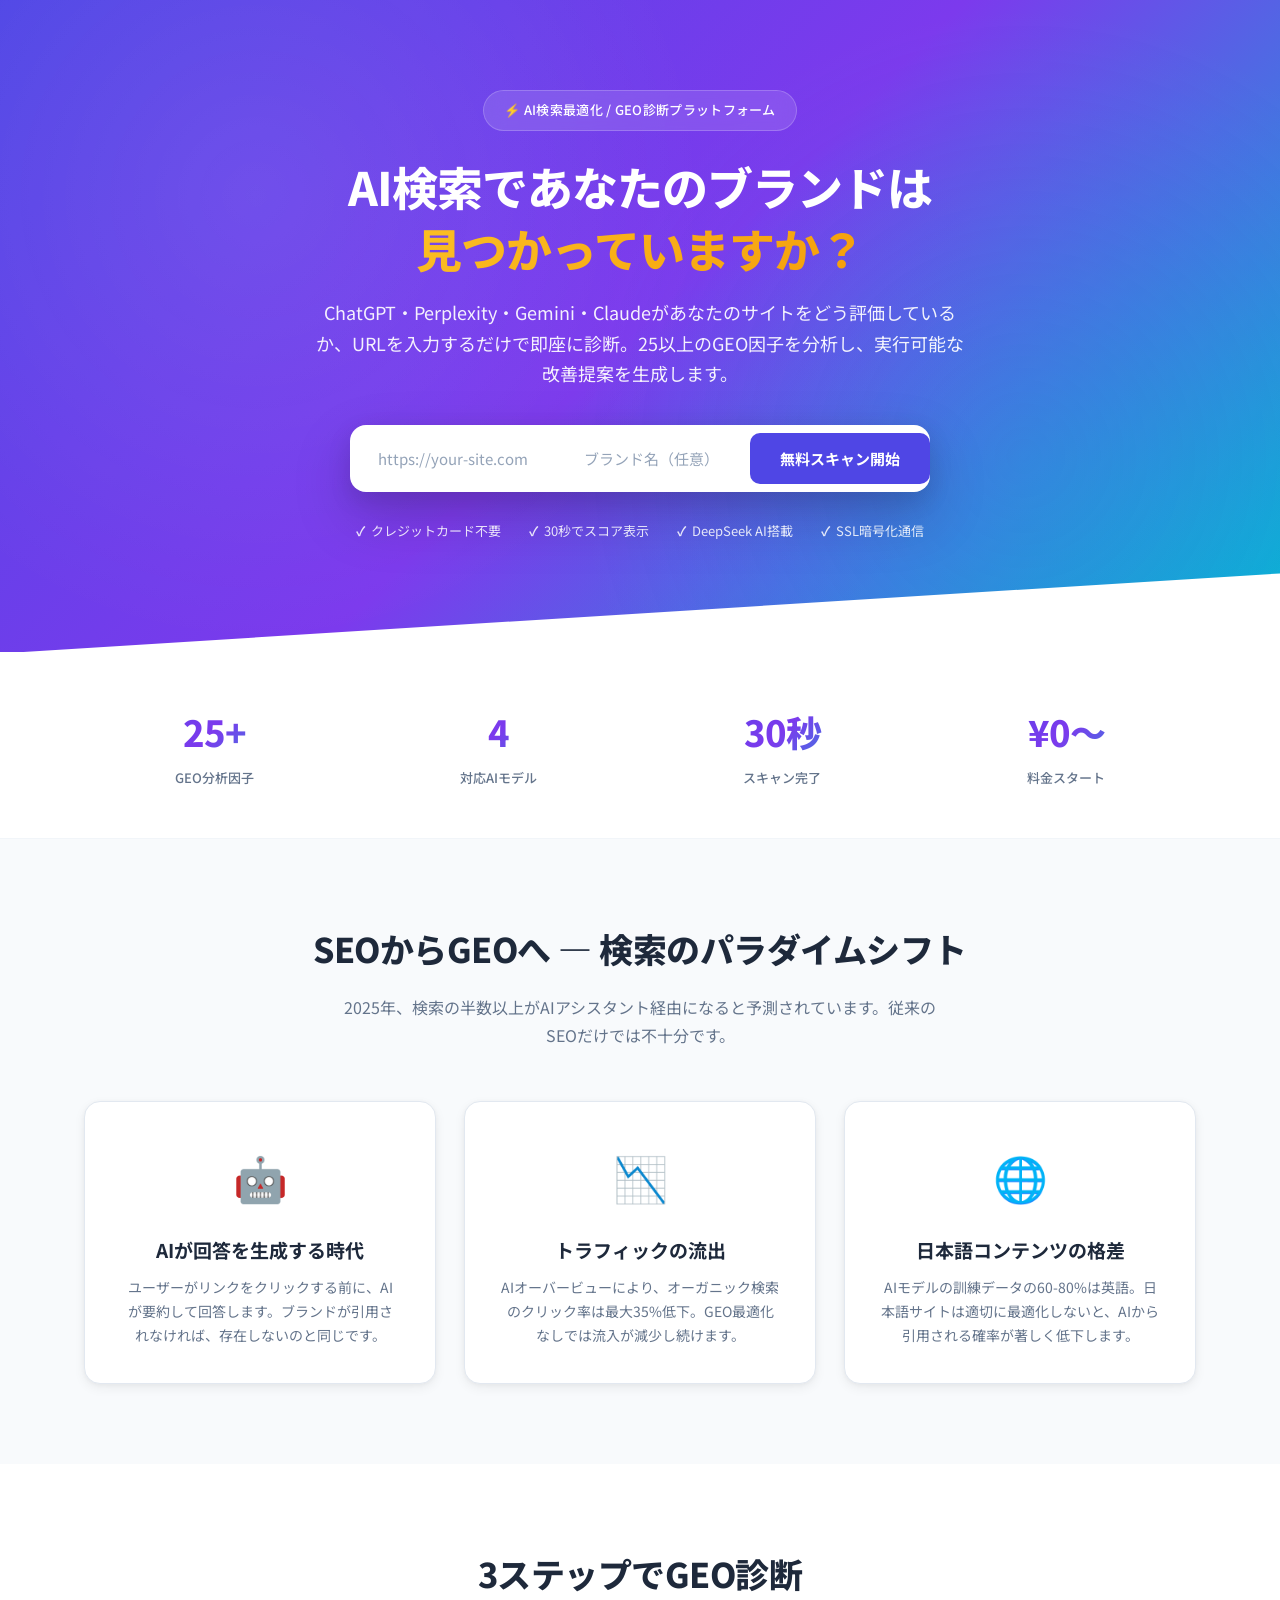
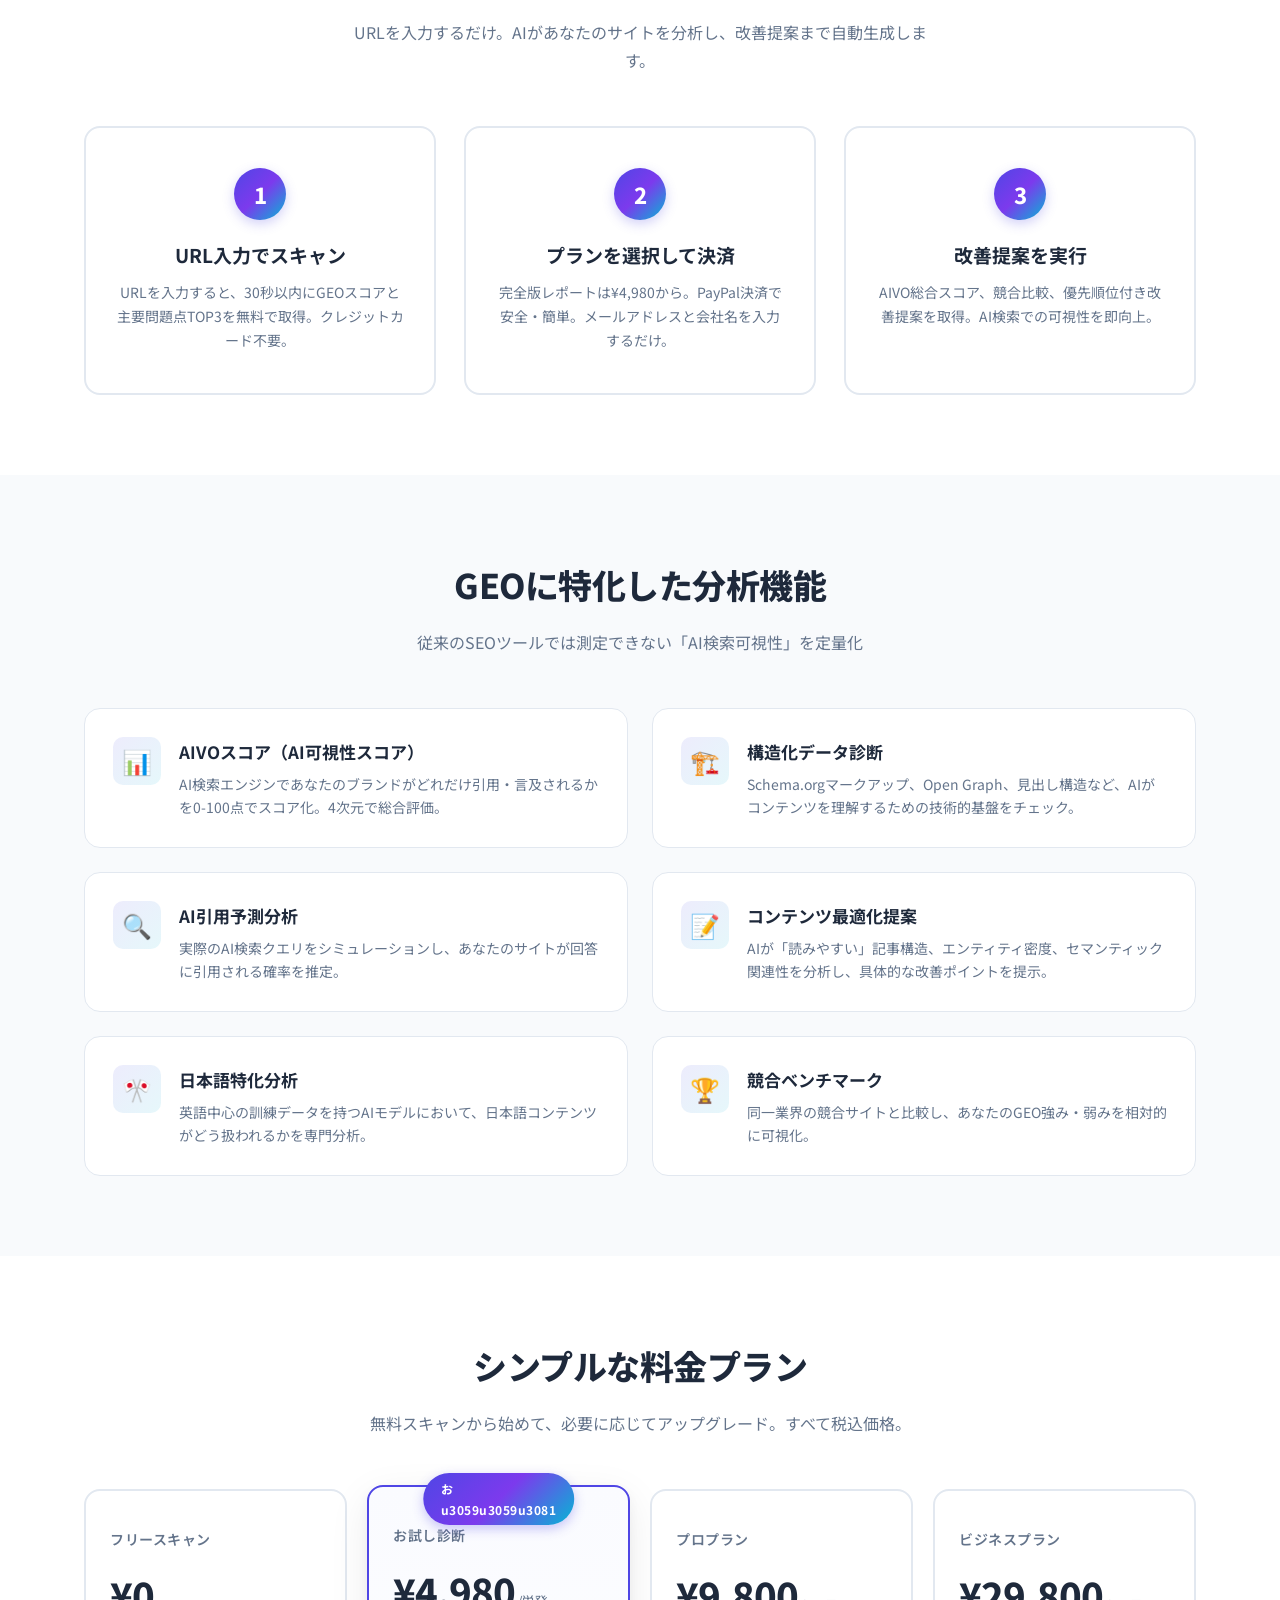
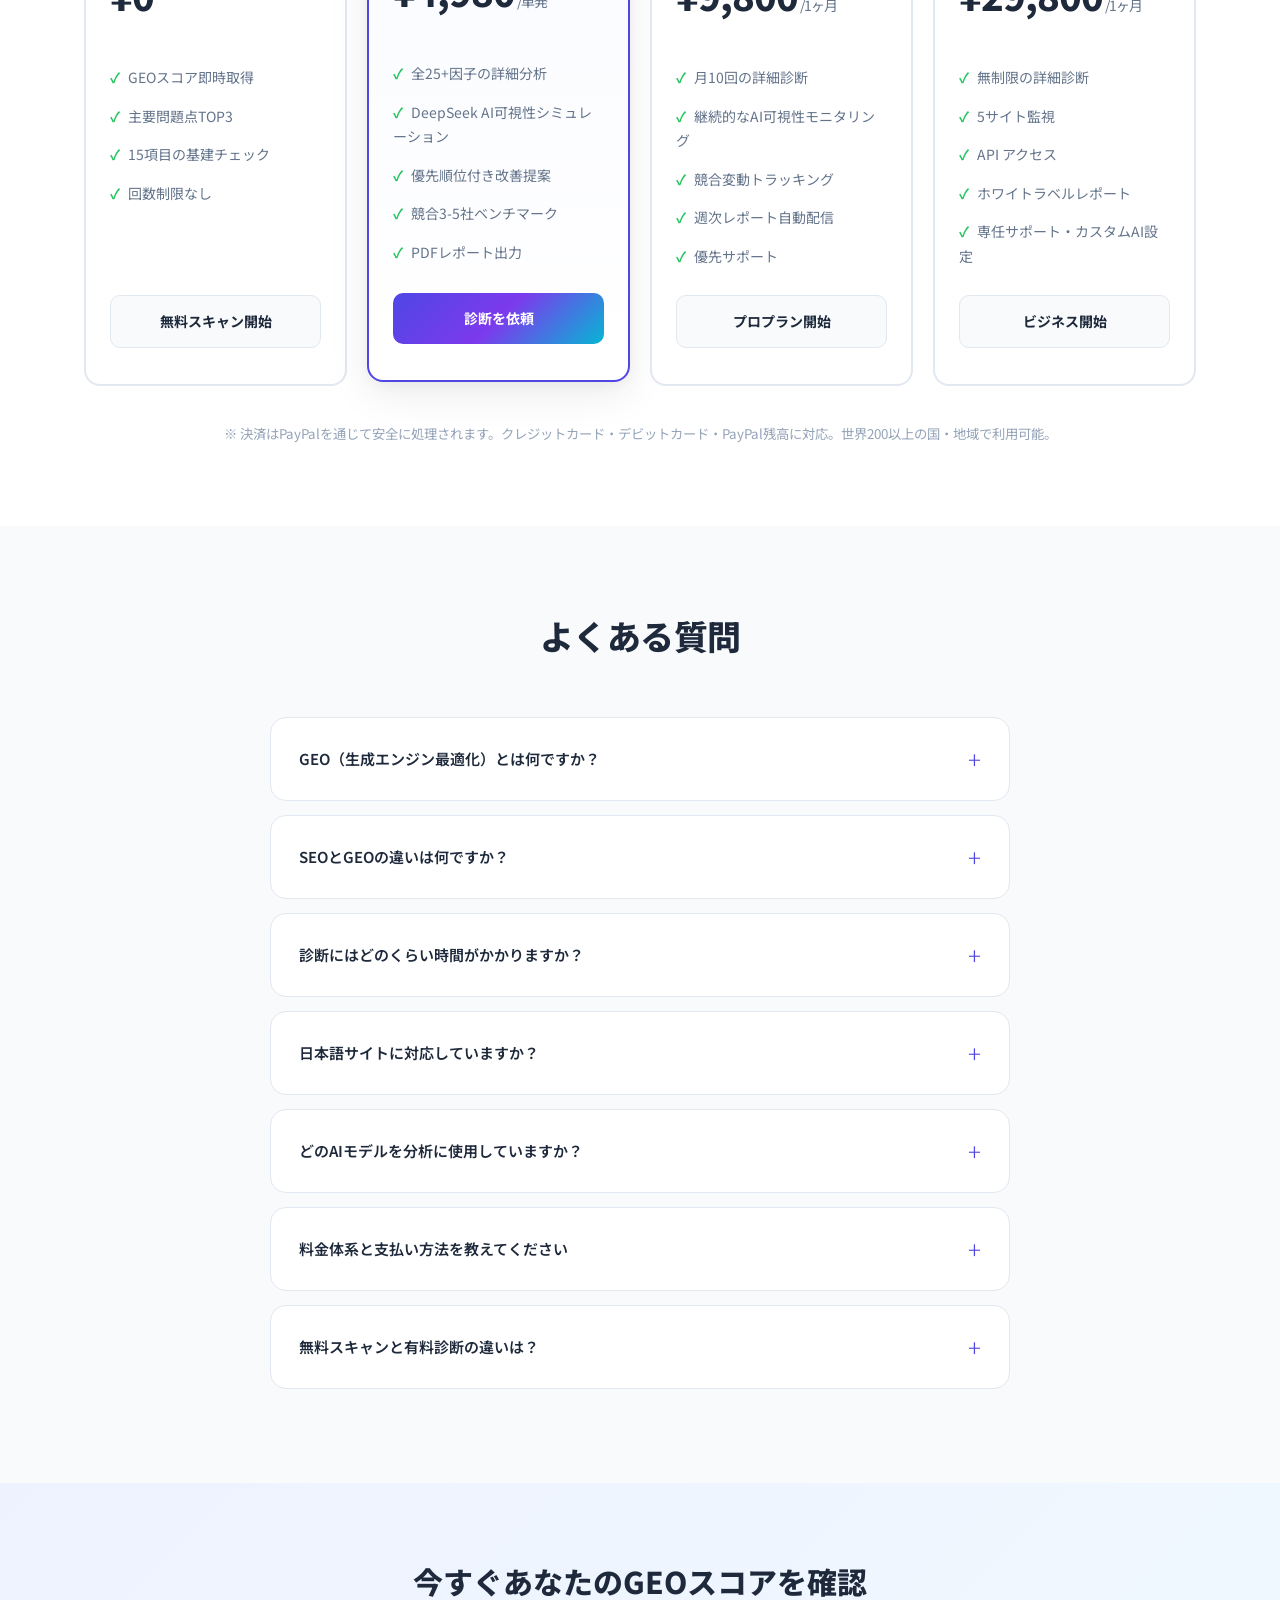
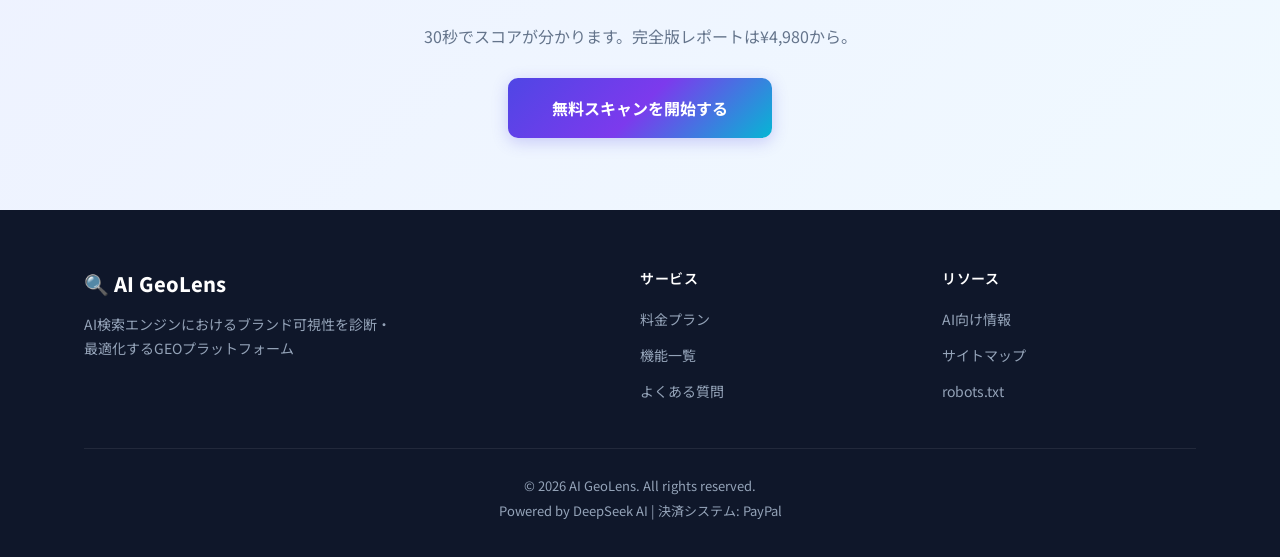
==== commit f7caac88: "feat: switch payment from Stripe to PayPal Checkout API - Backend: PayPal REST API integration (crea" ====
--- a/frontend/index.html
+++ b/frontend/index.html
@@ -105,7 +105,7 @@
         "name": "AI GeoLensの料金体系はどうなっていますか？",
         "acceptedAnswer": {
           "@type": "Answer",
-          "text": "フリースキャン（¥0）で基本スコアと問題点TOP3を確認できます。完全版診断レポートは¥4,980（単発）、プロプランは¥9,800/月で月10回の詳細診断と継続モニタリング、ビジネスプランは¥29,800/月で無制限診断・API・ホワイトラベル対応。すべてクレジットカード決済（Stripe）に対応しています。"
+          "text": "フリースキャン（¥0）で基本スコアと問題点TOP3を確認できます。完全版診断レポートは¥4,980（単発）、プロプランは¥9,800/月で月10回の詳細診断と継続モニタリング、ビジネスプランは¥29,800/月で無制限診断・API・ホワイトラベル対応。お支払いはPayPal決済で、クレジットカード・デビットカード・PayPal残高に対応しています。"
         }
       },
       {
@@ -248,7 +248,7 @@
       <div class="step-card">
         <div class="num">2</div>
         <h3>プランを選択して決済</h3>
-        <p>完全版レポートは¥4,980から。Stripe決済で安全・簡単。メールアドレスと会社名を入力するだけ。</p>
+        <p>完全版レポートは¥4,980から。PayPal決済で安全・簡単。メールアドレスと会社名を入力するだけ。</p>
       </div>
       <div class="step-card">
         <div class="num">3</div>
@@ -346,7 +346,7 @@
       </div>
       <div class="price-card">
         <div class="plan">プロプラン</div>
-        <div class="price">¥9,800<small> /月</small></div>
+        <div class="price">¥9,800<small> /1ヶ月</small></div>
         <ul>
           <li>月10回の詳細診断</li>
           <li>継続的なAI可視性モニタリング</li>
@@ -358,7 +358,7 @@
       </div>
       <div class="price-card">
         <div class="plan">ビジネスプラン</div>
-        <div class="price">¥29,800<small> /月</small></div>
+        <div class="price">¥29,800<small> /1ヶ月</small></div>
         <ul>
           <li>無制限の詳細診断</li>
           <li>5サイト監視</li>
@@ -370,7 +370,7 @@
       </div>
     </div>
     <p class="pricing-note">
-      <small>※ 決済はStripeを通じて安全に処理されます。クレジットカード（Visa/Mastercard/Amex/JCB）・Apple Pay・Google Pay対応。</small>
+      <small>※ 決済はPayPalを通じて安全に処理されます。クレジットカード・デビットカード・PayPal残高に対応。世界200以上の国・地域で利用可能。</small>
     </p>
   </div>
 </section>
@@ -404,7 +404,7 @@
       </details>
       <details class="faq-item">
         <summary>料金体系と支払い方法を教えてください</summary>
-        <div class="answer">フリースキャンは¥0で何度でも利用可能です。完全版診断レポートは¥4,980（単発）、プロプランは¥9,800/月、ビジネスプランは¥29,800/月です。お支払いはStripe決済を通じて処理され、クレジットカード（Visa/Mastercard/Amex/JCB）、Apple Pay、Google Payに対応しています。サブスクリプションはいつでもキャンセル可能です。</div>
+        <div class="answer">フリースキャンは¥0で何度でも利用可能です。完全版診断レポートは¥4,980（単発）、プロプランは¥9,800（1ヶ月分）、ビジネスプランは¥29,800（1ヶ月分）です。お支払いはPayPal決済を通じて処理され、クレジットカード（Visa/Mastercard/Amex/JCB）、デビットカード、PayPal残高に対応しています。</div>
       </details>
       <details class="faq-item">
         <summary>無料スキャンと有料診断の違いは？</summary>
@@ -450,7 +450,7 @@
     </div>
     <div class="footer-bottom">
       <p>&copy; 2026 AI GeoLens. All rights reserved.</p>
-      <p>Powered by DeepSeek AI | 決済システム: Stripe</p>
+      <p>Powered by DeepSeek AI | 決済システム: PayPal</p>
     </div>
   </div>
 </footer>
@@ -486,12 +486,12 @@
         <input type="text" id="checkout-company" placeholder="株式会社〇〇" required autocomplete="organization">
       </div>
       <div class="checkout-summary" id="checkout-summary"></div>
-      <button type="submit" class="checkout-submit">
-        <span id="checkout-btn-text">決済ページへ進む</span>
+        <button type="submit" class="checkout-submit">
+        <span id="checkout-btn-text">PayPal決済ページへ進む</span>
       </button>
       <p class="checkout-note">
-        <span class="lock-icon">🔒</span> Stripe決済で安全に処理されます<br>
-        Visa / Mastercard / JCB / Amex / Apple Pay / Google Pay
+        <span class="lock-icon">🔒</span> PayPal決済で安全に処理されます<br>
+        クレジットカード / デビットカード / PayPal残高
       </p>
     </form>
   </div>
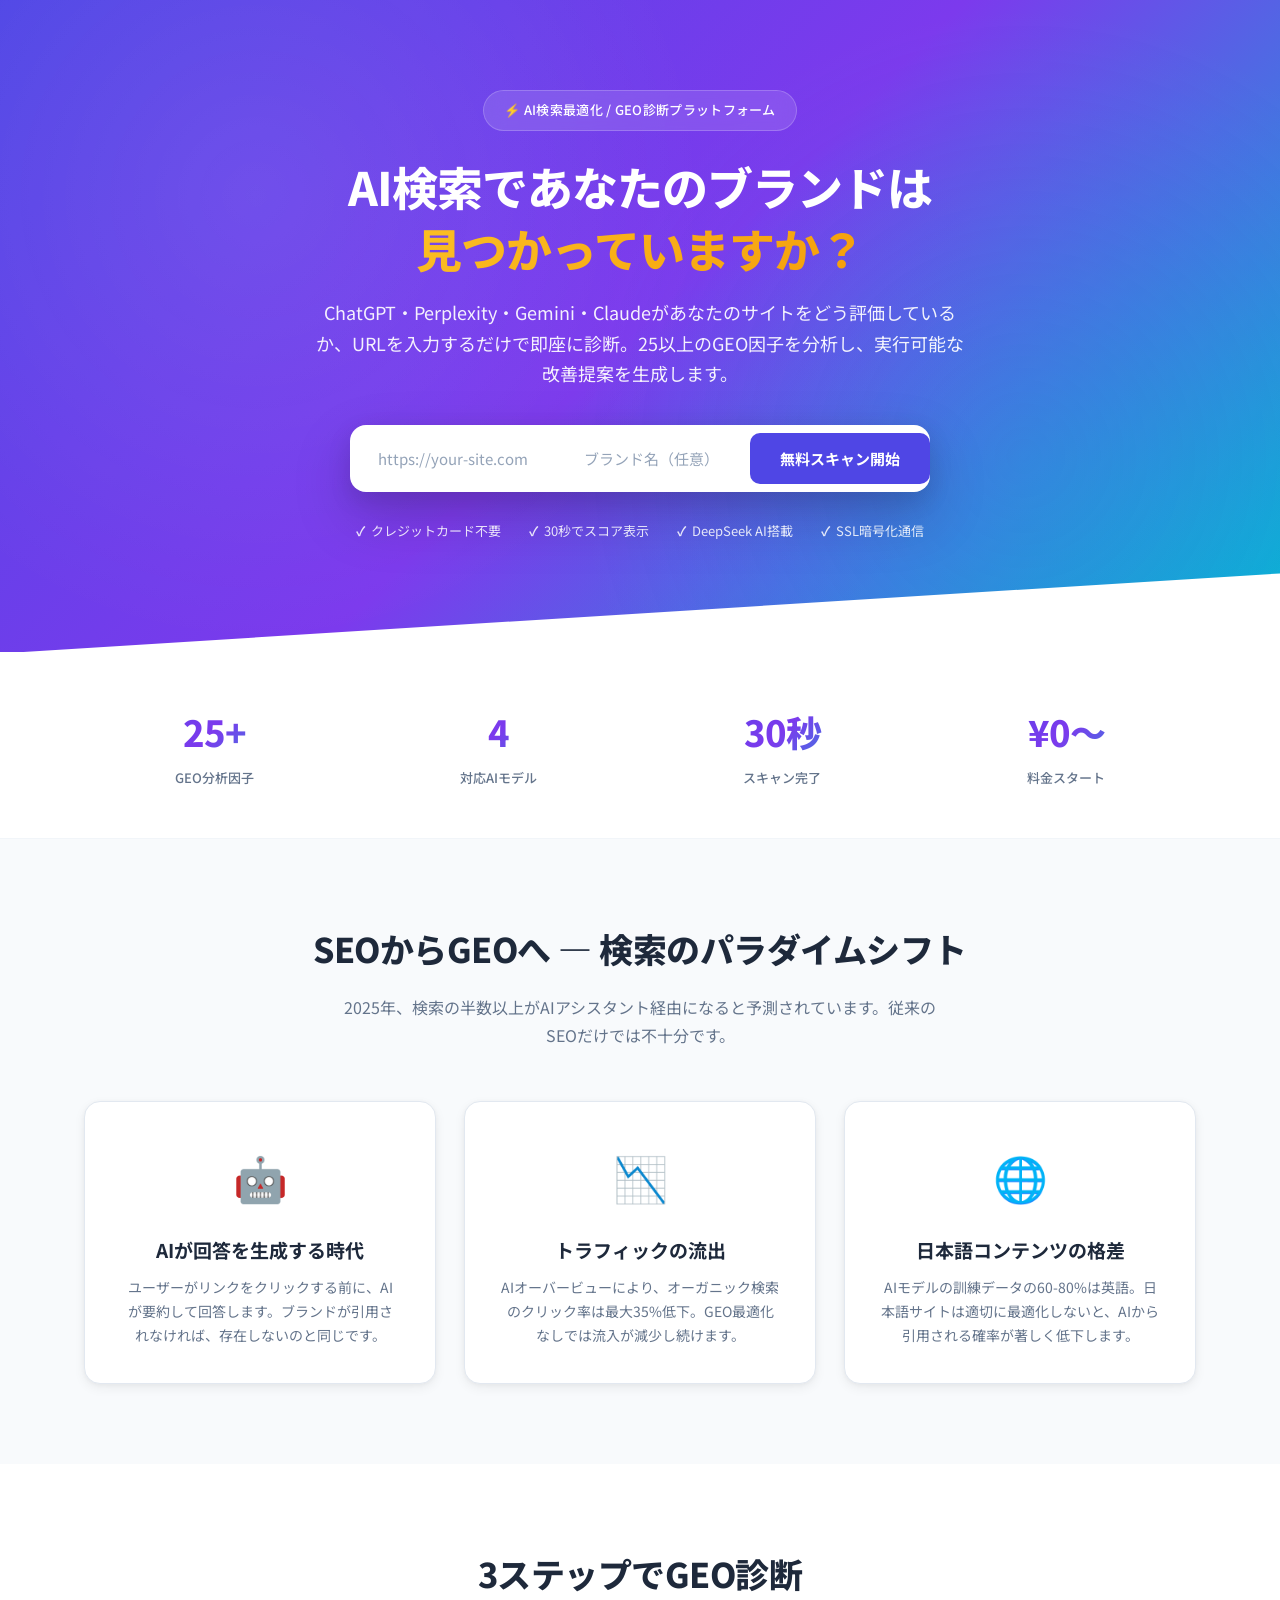
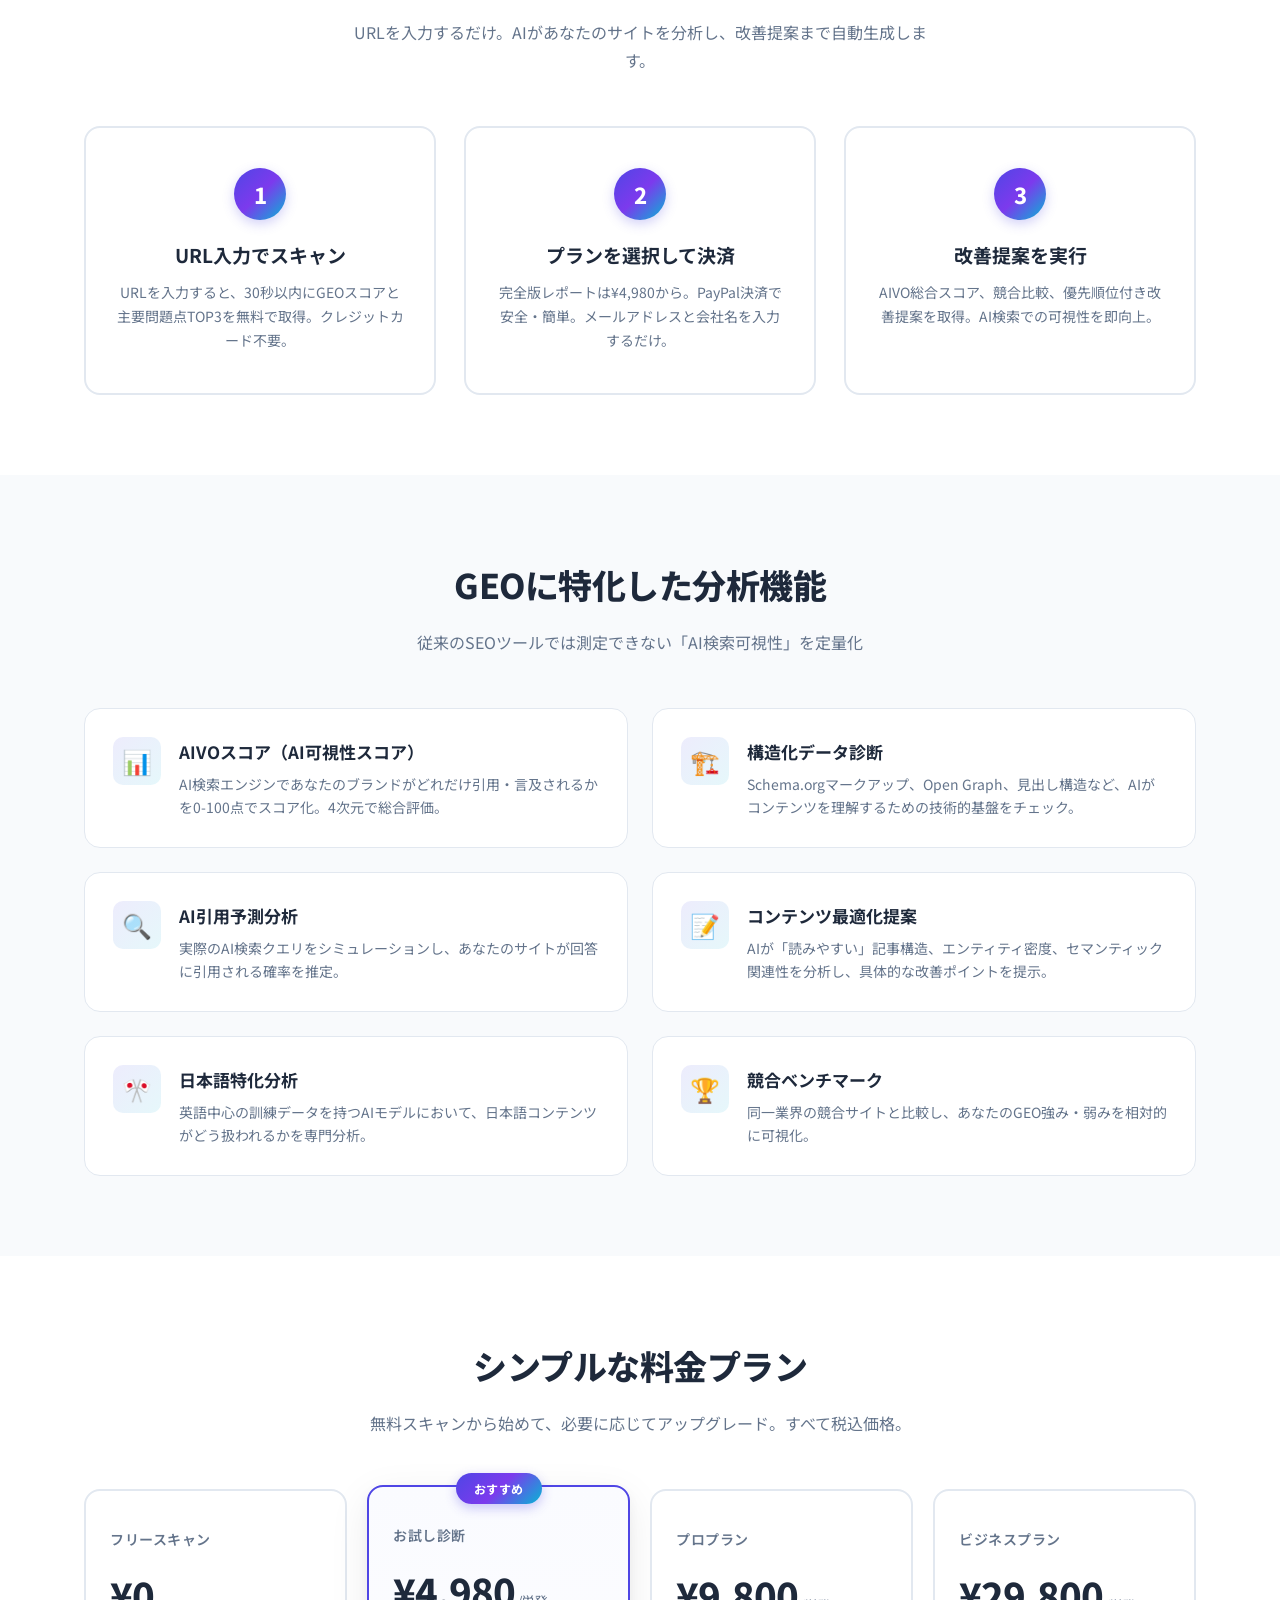
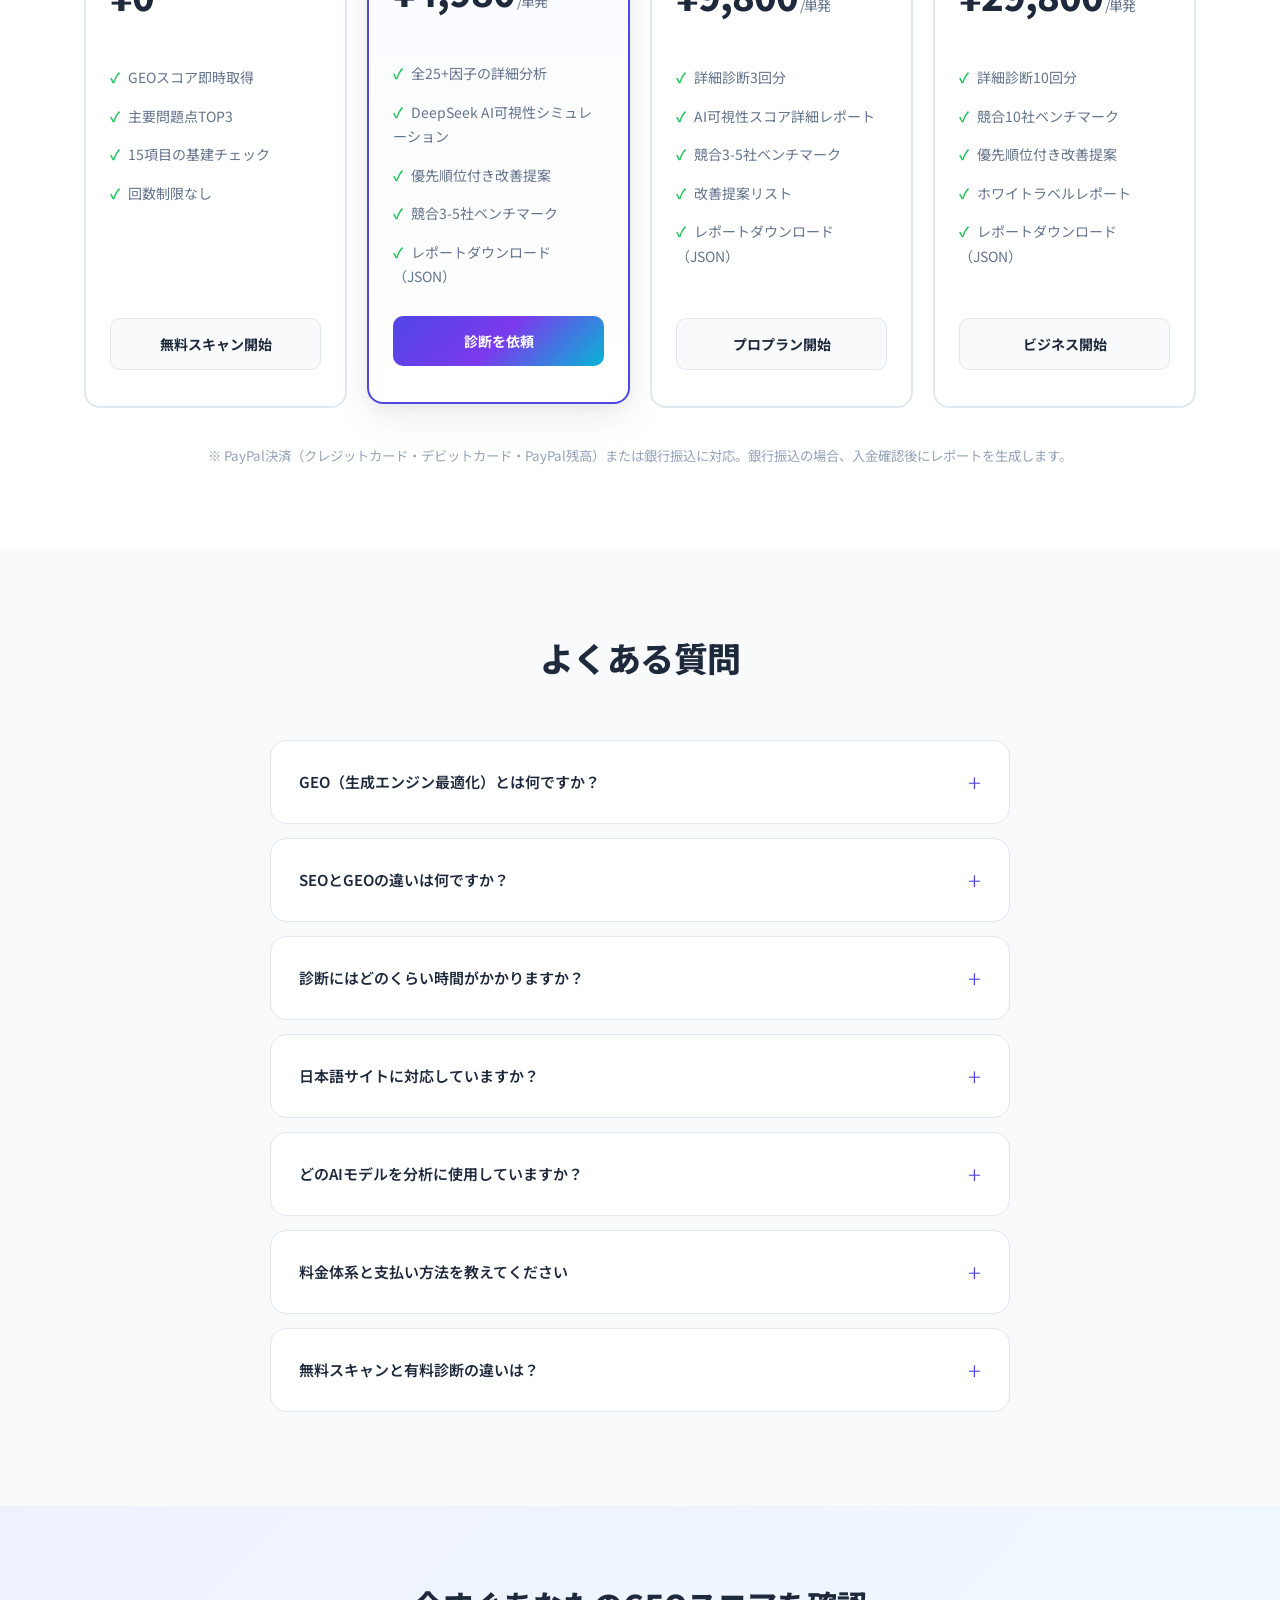
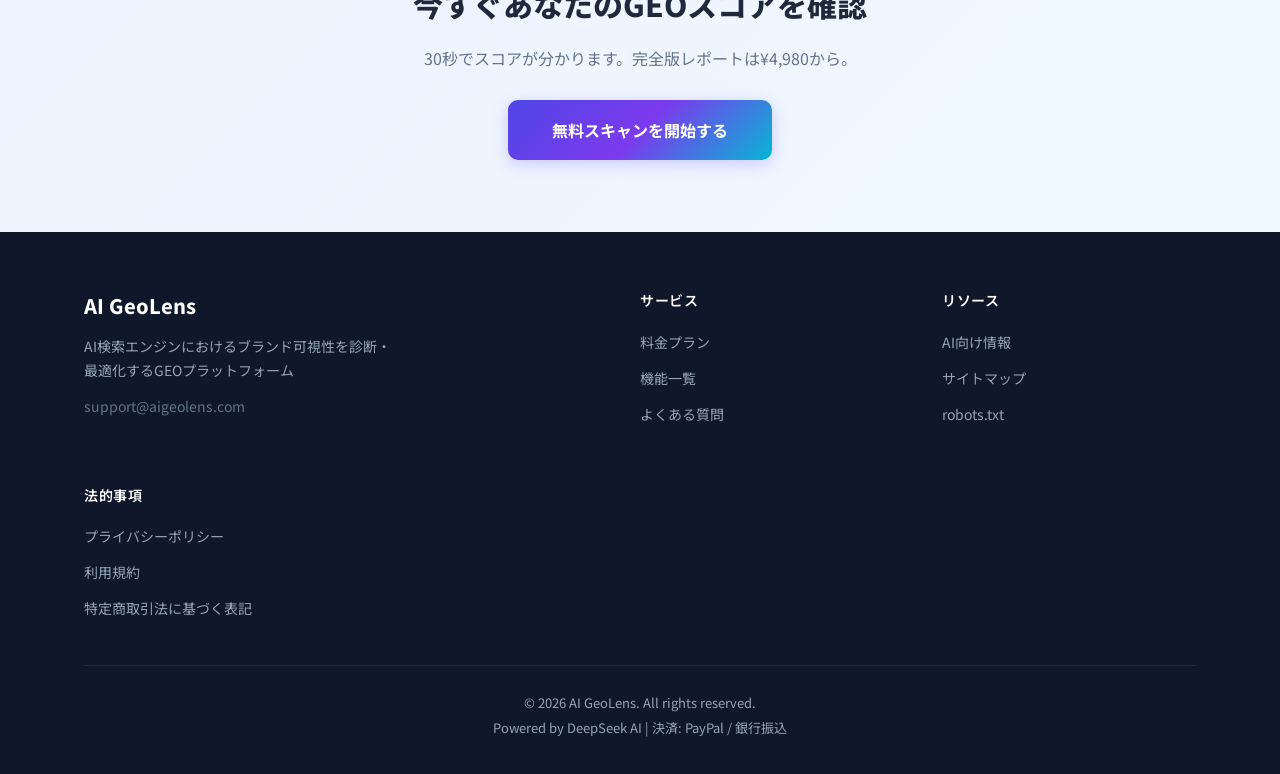
==== commit 4fec7627: "fix: audit 20 issues + garbled text bugs P0 fixes: - Block /api/analyze free backdoor (returns summa" ====
--- a/frontend/index.html
+++ b/frontend/index.html
@@ -25,14 +25,16 @@
   <meta name="twitter:card" content="summary_large_image">
   <meta name="twitter:title" content="AI GeoLens | GEO診断プラットフォーム">
   <meta name="twitter:description" content="AI検索エンジンでのブランド可視性を診断・最適化。25以上のGEO因子を分析。">
-
-  <!-- ==================== Fonts ==================== -->
+  <meta name="twitter:image" content="https://aigeolens.com/og-image.png">
+
+  <!-- ==================== Fonts (optimized: Noto Sans JP 400/700 only) ==================== -->
   <link rel="preconnect" href="https://fonts.googleapis.com">
   <link rel="preconnect" href="https://fonts.gstatic.com" crossorigin>
-  <link href="https://fonts.googleapis.com/css2?family=Noto+Sans+JP:wght@400;500;600;700;800;900&family=Inter:wght@400;500;600;700;800&display=swap" rel="stylesheet">
+  <link href="https://fonts.googleapis.com/css2?family=Noto+Sans+JP:wght@400;700&display=swap" rel="stylesheet">
 
   <!-- ==================== Favicon ==================== -->
-  <link rel="icon" href="data:image/svg+xml,<svg xmlns='http://www.w3.org/2000/svg' viewBox='0 0 100 100'><text y='.9em' font-size='90'>🔍</text></svg>">
+  <link rel="icon" type="image/svg+xml" href="/favicon.svg">
+  <link rel="apple-touch-icon" href="/apple-touch-icon.png">
 
   <!-- ==================== Styles ==================== -->
   <link rel="stylesheet" href="css/style.css">
@@ -45,7 +47,11 @@
     "name": "AI GeoLens",
     "url": "https://aigeolens.com",
     "description": "AI検索エンジンにおけるブランド可視性を診断・最適化するGEOプラットフォーム",
-    "sameAs": []
+    "email": "support@aigeolens.com",
+    "sameAs": [
+      "https://twitter.com/AIGeoLens",
+      "https://github.com/AIGeoLens"
+    ]
   }
   </script>
 
@@ -105,7 +111,7 @@
         "name": "AI GeoLensの料金体系はどうなっていますか？",
         "acceptedAnswer": {
           "@type": "Answer",
-          "text": "フリースキャン（¥0）で基本スコアと問題点TOP3を確認できます。完全版診断レポートは¥4,980（単発）、プロプランは¥9,800/月で月10回の詳細診断と継続モニタリング、ビジネスプランは¥29,800/月で無制限診断・API・ホワイトラベル対応。お支払いはPayPal決済で、クレジットカード・デビットカード・PayPal残高に対応しています。"
+          "text": "フリースキャン（¥0）で基本スコアと問題点TOP3を確認できます。完全版診断レポートは¥4,980（単発）、プロプランは¥9,800（単発・詳細診断3回分）、ビジネスプランは¥29,800（単発・詳細診断10回分・ホワイトラベル対応）。お支払いはPayPal決済または銀行振込に対応しています。"
         }
       },
       {
@@ -128,33 +134,6 @@
   }
   </script>
 
-  <!-- ==================== JSON-LD: BreadcrumbList ==================== -->
-  <script type="application/ld+json">
-  {
-    "@context": "https://schema.org",
-    "@type": "BreadcrumbList",
-    "itemListElement": [
-      {
-        "@type": "ListItem",
-        "position": 1,
-        "name": "ホーム",
-        "item": "https://aigeolens.com/"
-      },
-      {
-        "@type": "ListItem",
-        "position": 2,
-        "name": "GEO診断",
-        "item": "https://aigeolens.com/#scan"
-      },
-      {
-        "@type": "ListItem",
-        "position": 3,
-        "name": "料金プラン",
-        "item": "https://aigeolens.com/#pricing"
-      }
-    ]
-  }
-  </script>
 </head>
 <body>
 
@@ -340,37 +319,37 @@
           <li>DeepSeek AI可視性シミュレーション</li>
           <li>優先順位付き改善提案</li>
           <li>競合3-5社ベンチマーク</li>
-          <li>PDFレポート出力</li>
+          <li>レポートダウンロード（JSON）</li>
         </ul>
         <a href="#url-form" class="btn" onclick="setPendingPlan('audit'); return true;">診断を依頼</a>
       </div>
       <div class="price-card">
         <div class="plan">プロプラン</div>
-        <div class="price">¥9,800<small> /1ヶ月</small></div>
-        <ul>
-          <li>月10回の詳細診断</li>
-          <li>継続的なAI可視性モニタリング</li>
-          <li>競合変動トラッキング</li>
-          <li>週次レポート自動配信</li>
-          <li>優先サポート</li>
+        <div class="price">¥9,800<small> /単発</small></div>
+        <ul>
+          <li>詳細診断3回分</li>
+          <li>AI可視性スコア詳細レポート</li>
+          <li>競合3-5社ベンチマーク</li>
+          <li>改善提案リスト</li>
+          <li>レポートダウンロード（JSON）</li>
         </ul>
         <a href="#url-form" class="btn" onclick="setPendingPlan('pro'); return true;">プロプラン開始</a>
       </div>
       <div class="price-card">
         <div class="plan">ビジネスプラン</div>
-        <div class="price">¥29,800<small> /1ヶ月</small></div>
-        <ul>
-          <li>無制限の詳細診断</li>
-          <li>5サイト監視</li>
-          <li>API アクセス</li>
+        <div class="price">¥29,800<small> /単発</small></div>
+        <ul>
+          <li>詳細診断10回分</li>
+          <li>競合10社ベンチマーク</li>
+          <li>優先順位付き改善提案</li>
           <li>ホワイトラベルレポート</li>
-          <li>専任サポート・カスタムAI設定</li>
+          <li>レポートダウンロード（JSON）</li>
         </ul>
         <a href="#url-form" class="btn" onclick="setPendingPlan('business'); return true;">ビジネス開始</a>
       </div>
     </div>
     <p class="pricing-note">
-      <small>※ 決済はPayPalを通じて安全に処理されます。クレジットカード・デビットカード・PayPal残高に対応。世界200以上の国・地域で利用可能。</small>
+      <small>※ PayPal決済（クレジットカード・デビットカード・PayPal残高）または銀行振込に対応。銀行振込の場合、入金確認後にレポートを生成します。</small>
     </p>
   </div>
 </section>
@@ -404,7 +383,7 @@
       </details>
       <details class="faq-item">
         <summary>料金体系と支払い方法を教えてください</summary>
-        <div class="answer">フリースキャンは¥0で何度でも利用可能です。完全版診断レポートは¥4,980（単発）、プロプランは¥9,800（1ヶ月分）、ビジネスプランは¥29,800（1ヶ月分）です。お支払いはPayPal決済を通じて処理され、クレジットカード（Visa/Mastercard/Amex/JCB）、デビットカード、PayPal残高に対応しています。</div>
+        <div class="answer">フリースキャンは¥0で何度でも利用可能です。完全版診断レポートは¥4,980（単発）、プロプランは¥9,800（単発・詳細診断3回分）、ビジネスプランは¥29,800（単発・詳細診断10回分・ホワイトラベル対応）です。お支払いはPayPal決済（クレジットカード・デビットカード・PayPal残高）または銀行振込に対応しています。</div>
       </details>
       <details class="faq-item">
         <summary>無料スキャンと有料診断の違いは？</summary>
@@ -428,8 +407,11 @@
   <div class="container">
     <div class="footer-grid">
       <div class="footer-col">
-        <div class="footer-logo">🔍 AI GeoLens</div>
+        <div class="footer-logo">AI GeoLens</div>
         <p>AI検索エンジンにおけるブランド可視性を診断・最適化するGEOプラットフォーム</p>
+        <p style="margin-top:12px;">
+          <a href="mailto:support@aigeolens.com" style="color:var(--text-soft);text-decoration:none;">support@aigeolens.com</a>
+        </p>
       </div>
       <div class="footer-col">
         <h4>サービス</h4>
@@ -447,10 +429,18 @@
           <li><a href="/robots.txt">robots.txt</a></li>
         </ul>
       </div>
+      <div class="footer-col">
+        <h4>法的事項</h4>
+        <ul>
+          <li><a href="/privacy.html">プライバシーポリシー</a></li>
+          <li><a href="/terms.html">利用規約</a></li>
+          <li><a href="/特定商取引法.html">特定商取引法に基づく表記</a></li>
+        </ul>
+      </div>
     </div>
     <div class="footer-bottom">
       <p>&copy; 2026 AI GeoLens. All rights reserved.</p>
-      <p>Powered by DeepSeek AI | 決済システム: PayPal</p>
+      <p>Powered by DeepSeek AI | 決済: PayPal / 銀行振込</p>
     </div>
   </div>
 </footer>
@@ -489,13 +479,20 @@
         <button type="submit" class="checkout-submit">
         <span id="checkout-btn-text">PayPal決済ページへ進む</span>
       </button>
+      <button type="button" class="checkout-submit-alt" id="bank-transfer-btn" style="display:none;">
+        銀行振込で支払う
+      </button>
       <p class="checkout-note">
         <span class="lock-icon">🔒</span> PayPal決済で安全に処理されます<br>
-        クレジットカード / デビットカード / PayPal残高
+        クレジットカード / デビットカード / PayPal残高<br>
+        <span style="font-size:11px;">銀行振込も選択可能（入金確認後にレポート生成）</span>
       </p>
     </form>
   </div>
 </div>
+
+<!-- ==================== Analytics (Plausible - privacy-friendly, no cookies) ==================== -->
+<script defer data-domain="aigeolens.com" src="https://plausible.io/js/script.js"></script>
 
 <!-- ==================== Report Section ==================== -->
 <section class="report-section" id="report-section"></section>
--- a/frontend/css/style.css
+++ b/frontend/css/style.css
@@ -305,7 +305,7 @@
   transform: translateY(-4px);
 }
 .price-card.featured::before {
-  content: "\304a\u3059\u3059\u3081";
+  content: "おすすめ";
   position: absolute;
   top: -14px; left: 50%; transform: translateX(-50%);
   background: var(--gradient);
@@ -537,6 +537,27 @@
 }
 .checkout-submit:hover { opacity: 0.9; transform: translateY(-1px); box-shadow: 0 4px 16px rgba(79,70,229,0.3); }
 .checkout-submit:disabled { opacity: 0.6; cursor: not-allowed; transform: none; }
+
+.checkout-submit-alt {
+  width: 100%;
+  background: transparent;
+  color: var(--text-soft);
+  border: 1px solid var(--border);
+  padding: 12px;
+  border-radius: 10px;
+  font-size: 14px;
+  font-weight: 600;
+  cursor: pointer;
+  transition: all 0.2s;
+  margin-top: 10px;
+}
+.checkout-submit-alt:hover {
+  background: var(--card);
+  border-color: var(--primary);
+  color: var(--primary);
+}
+.checkout-submit-alt:disabled { opacity: 0.6; cursor: not-allowed; }
+
 .checkout-note {
   text-align: center;
   font-size: 12px;
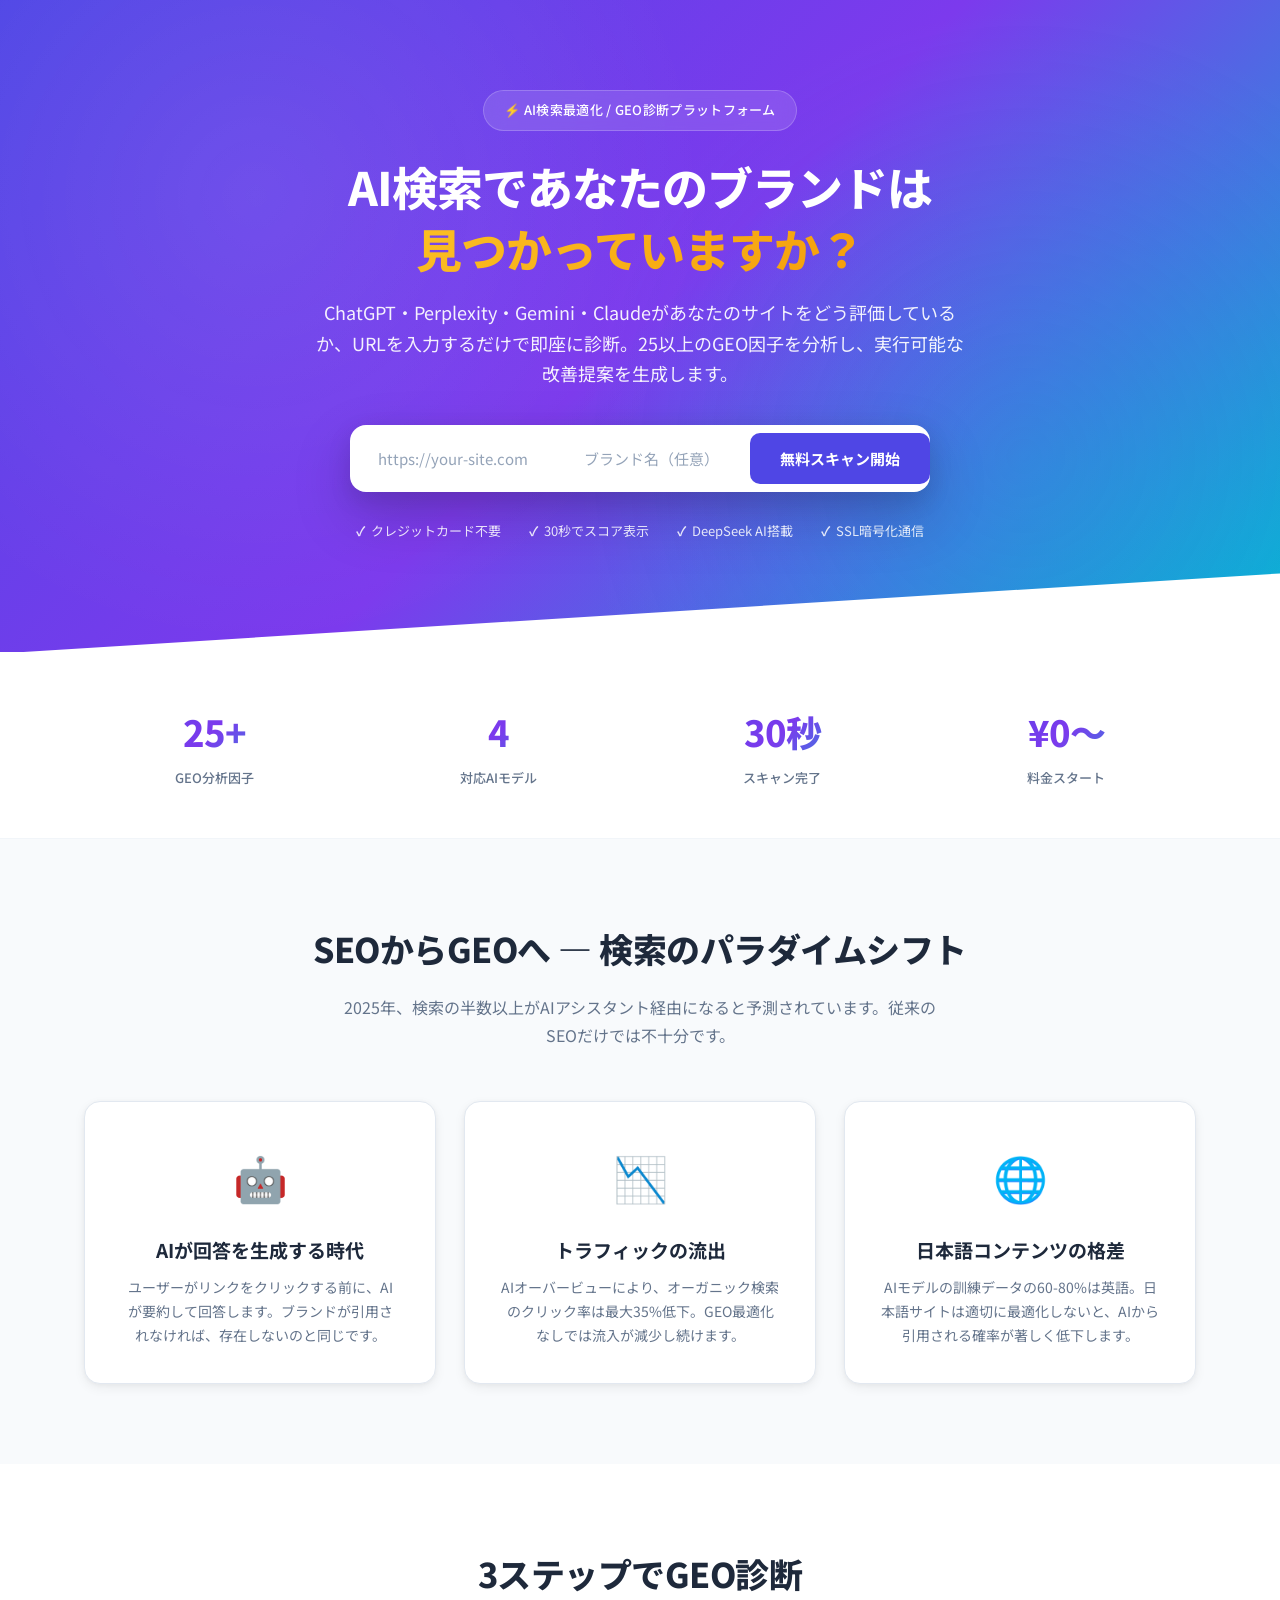
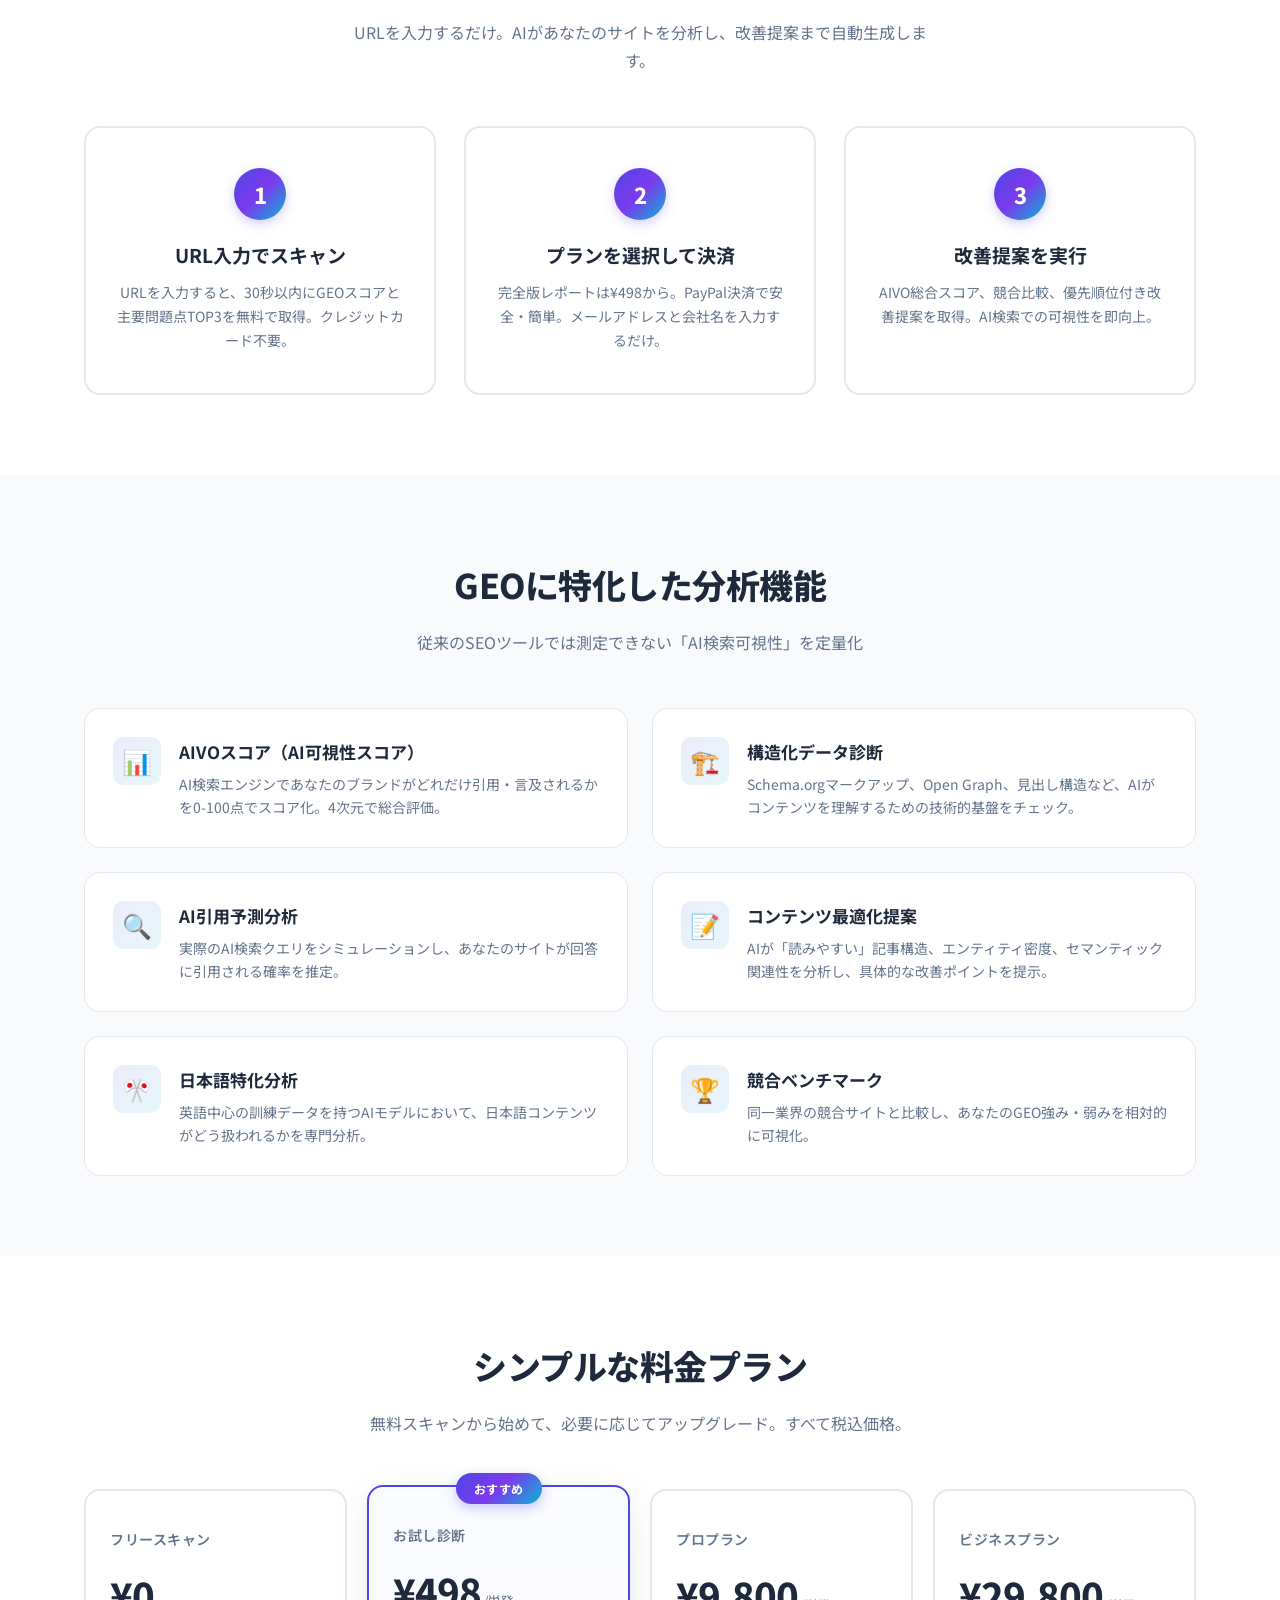
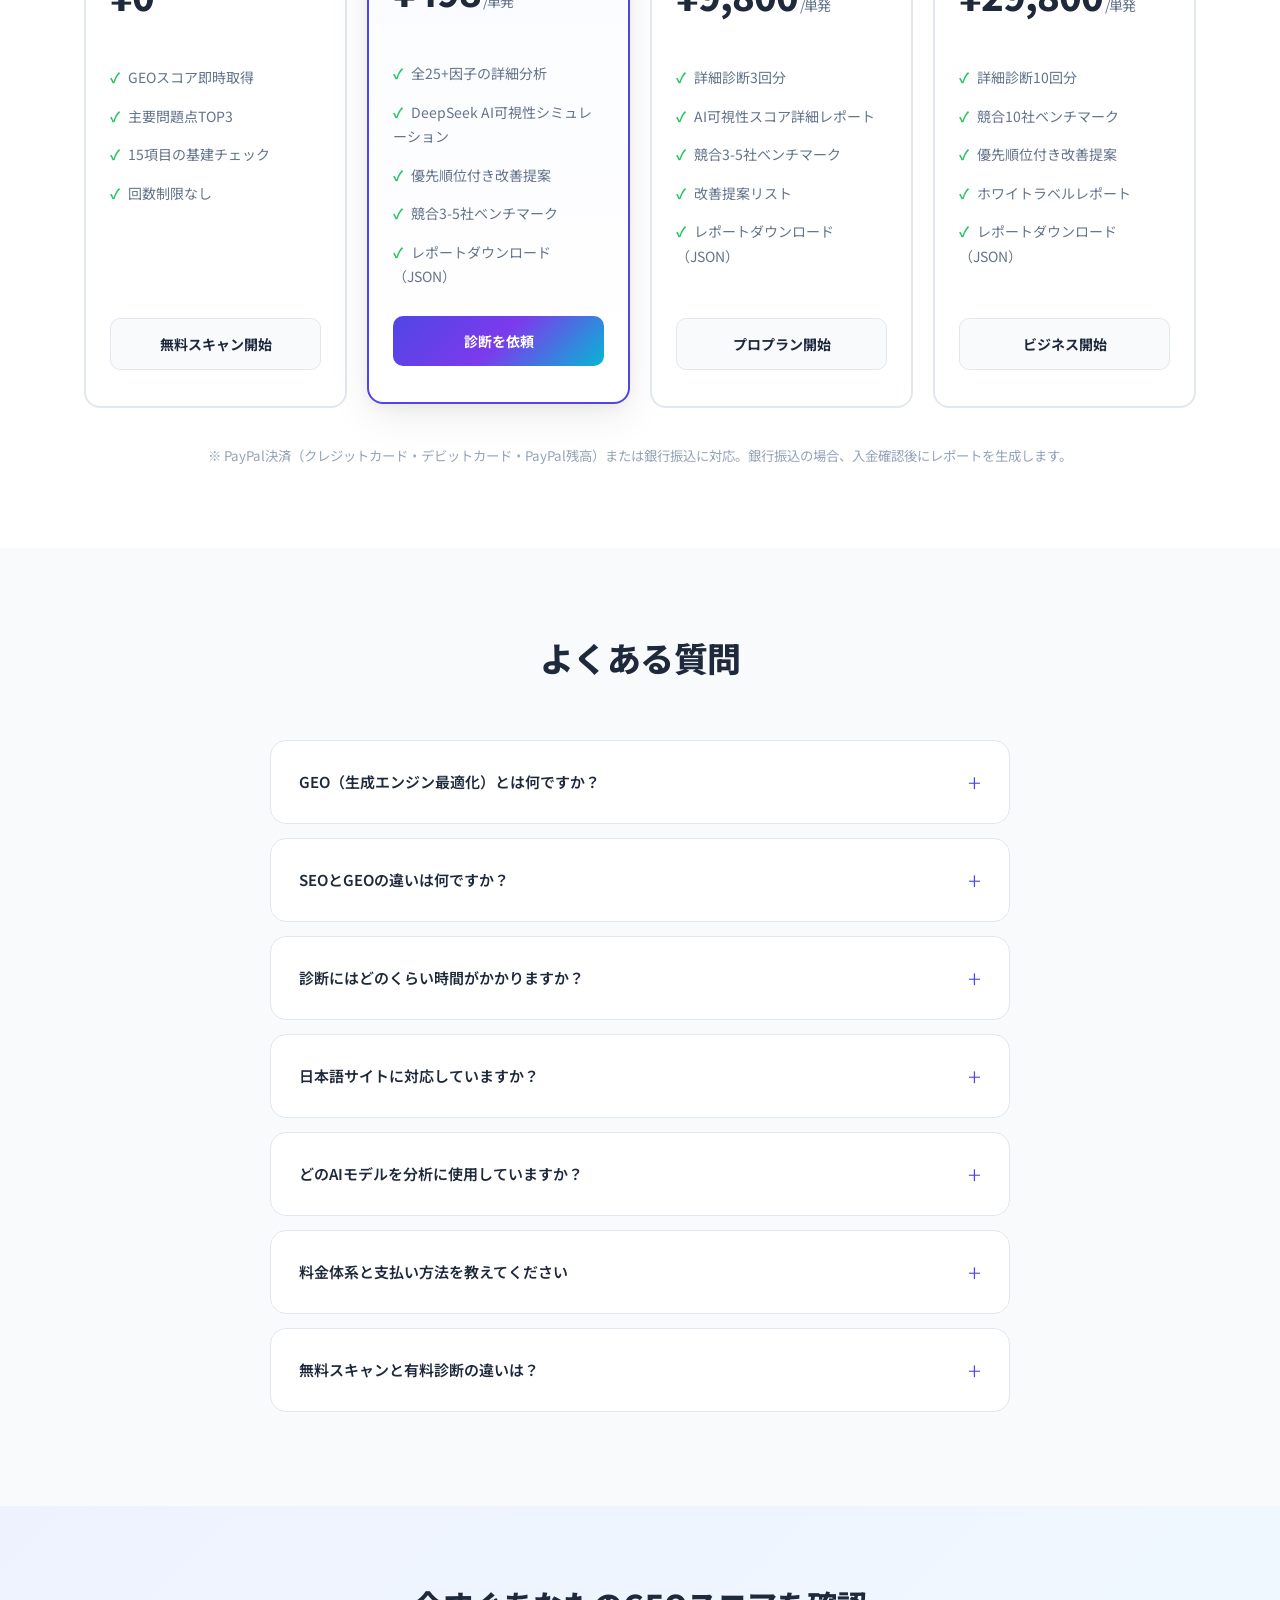
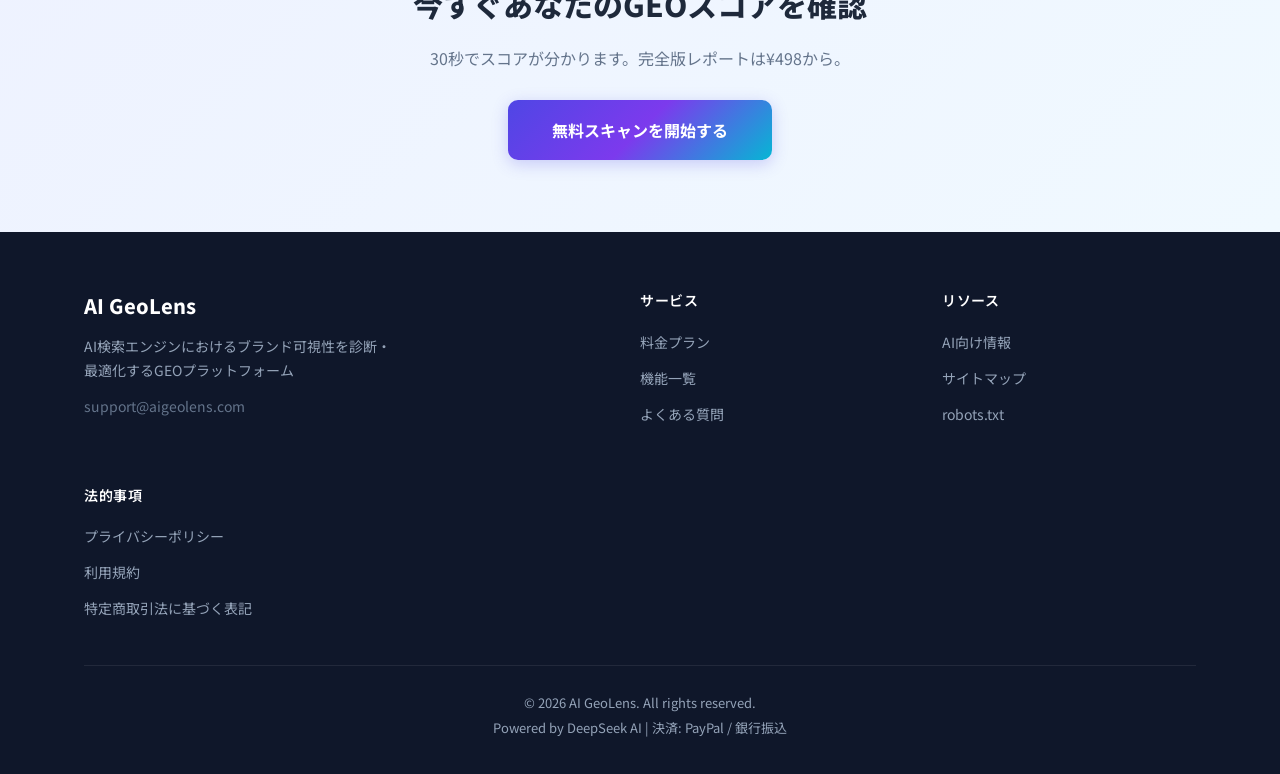
==== commit ff6a90bf: "feat: lower entry price ¥4,980→¥498, add legal page & apple-touch-icon - Pricing: audit plan ¥4,980 " ====
--- a/frontend/index.html
+++ b/frontend/index.html
@@ -3,6 +3,15 @@
 <head>
   <meta charset="UTF-8">
   <meta name="viewport" content="width=device-width, initial-scale=1.0">
+
+  <!-- Google tag (gtag.js) - GA4 -->
+  <script async src="https://www.googletagmanager.com/gtag/js?id=G-2V4SR99N5C"></script>
+  <script>
+    window.dataLayer = window.dataLayer || [];
+    function gtag(){dataLayer.push(arguments);}
+    gtag('js', new Date());
+    gtag('config', 'G-2V4SR99N5C');
+  </script>
 
   <!-- ==================== SEO Meta ==================== -->
   <title>AI GeoLens | GEO診断・AI検索可視性最適化プラットフォーム</title>
@@ -10,6 +19,7 @@
   <meta name="keywords" content="GEO,生成エンジン最適化,AI検索最適化,ChatGPT最適化,Perplexity最適化,AI可視性,GEO診断,AIVO,Schema.org,構造化データ,日本語SEO,AI検索">
   <meta name="author" content="AI GeoLens">
   <meta name="robots" content="index, follow, max-image-preview:large, max-snippet:-1, max-video-preview:-1">
+  <meta name="google-site-verification" content="QyB-gWzegnDbW-kRiJOkJSXk6-thjCmuZZIppy-cgK0" />
   <link rel="canonical" href="https://aigeolens.com/">
 
   <!-- ==================== Open Graph ==================== -->
@@ -111,7 +121,7 @@
         "name": "AI GeoLensの料金体系はどうなっていますか？",
         "acceptedAnswer": {
           "@type": "Answer",
-          "text": "フリースキャン（¥0）で基本スコアと問題点TOP3を確認できます。完全版診断レポートは¥4,980（単発）、プロプランは¥9,800（単発・詳細診断3回分）、ビジネスプランは¥29,800（単発・詳細診断10回分・ホワイトラベル対応）。お支払いはPayPal決済または銀行振込に対応しています。"
+          "text": "フリースキャン（¥0）で基本スコアと問題点TOP3を確認できます。完全版診断レポートは¥498（単発・お試し価格）、プロプランは¥9,800（単発・詳細診断3回分）、ビジネスプランは¥29,800（単発・詳細診断10回分・ホワイトラベル対応）。お支払いはPayPal決済または銀行振込に対応しています。"
         }
       },
       {
@@ -227,7 +237,7 @@
       <div class="step-card">
         <div class="num">2</div>
         <h3>プランを選択して決済</h3>
-        <p>完全版レポートは¥4,980から。PayPal決済で安全・簡単。メールアドレスと会社名を入力するだけ。</p>
+        <p>完全版レポートは¥498から。PayPal決済で安全・簡単。メールアドレスと会社名を入力するだけ。</p>
       </div>
       <div class="step-card">
         <div class="num">3</div>
@@ -313,7 +323,7 @@
       </div>
       <div class="price-card featured">
         <div class="plan">お試し診断</div>
-        <div class="price">¥4,980<small> /単発</small></div>
+        <div class="price">¥498<small> /単発</small></div>
         <ul>
           <li>全25+因子の詳細分析</li>
           <li>DeepSeek AI可視性シミュレーション</li>
@@ -383,11 +393,11 @@
       </details>
       <details class="faq-item">
         <summary>料金体系と支払い方法を教えてください</summary>
-        <div class="answer">フリースキャンは¥0で何度でも利用可能です。完全版診断レポートは¥4,980（単発）、プロプランは¥9,800（単発・詳細診断3回分）、ビジネスプランは¥29,800（単発・詳細診断10回分・ホワイトラベル対応）です。お支払いはPayPal決済（クレジットカード・デビットカード・PayPal残高）または銀行振込に対応しています。</div>
+        <div class="answer">フリースキャンは¥0で何度でも利用可能です。完全版診断レポートは¥498（単発・お試し価格）、プロプランは¥9,800（単発・詳細診断3回分）、ビジネスプランは¥29,800（単発・詳細診断10回分・ホワイトラベル対応）です。お支払いはPayPal決済（クレジットカード・デビットカード・PayPal残高）または銀行振込に対応しています。</div>
       </details>
       <details class="faq-item">
         <summary>無料スキャンと有料診断の違いは？</summary>
-        <div class="answer">無料スキャンでは、GEOスコア、15項目の基建チェック結果、主要問題点TOP3を即時提供します。有料診断（¥4,980〜）では、DeepSeek AIによる5次元AI可視性分析、競合3-5社のGEO強度比較、AIVO総合スコア、優先順位付き改善提案など25以上の因子の詳細分析が含まれます。</div>
+        <div class="answer">無料スキャンでは、GEOスコア、15項目の基建チェック結果、主要問題点TOP3を即時提供します。有料診断（¥498〜）では、DeepSeek AIによる5次元AI可視性分析、競合3-5社のGEO強度比較、AIVO総合スコア、優先順位付き改善提案など25以上の因子の詳細分析が含まれます。</div>
       </details>
     </div>
   </div>
@@ -397,7 +407,7 @@
 <section class="cta" id="cta">
   <div class="container">
     <h2>今すぐあなたのGEOスコアを確認</h2>
-    <p>30秒でスコアが分かります。完全版レポートは¥4,980から。</p>
+    <p>30秒でスコアが分かります。完全版レポートは¥498から。</p>
     <a href="#url-form" class="btn-cta">無料スキャンを開始する</a>
   </div>
 </section>
